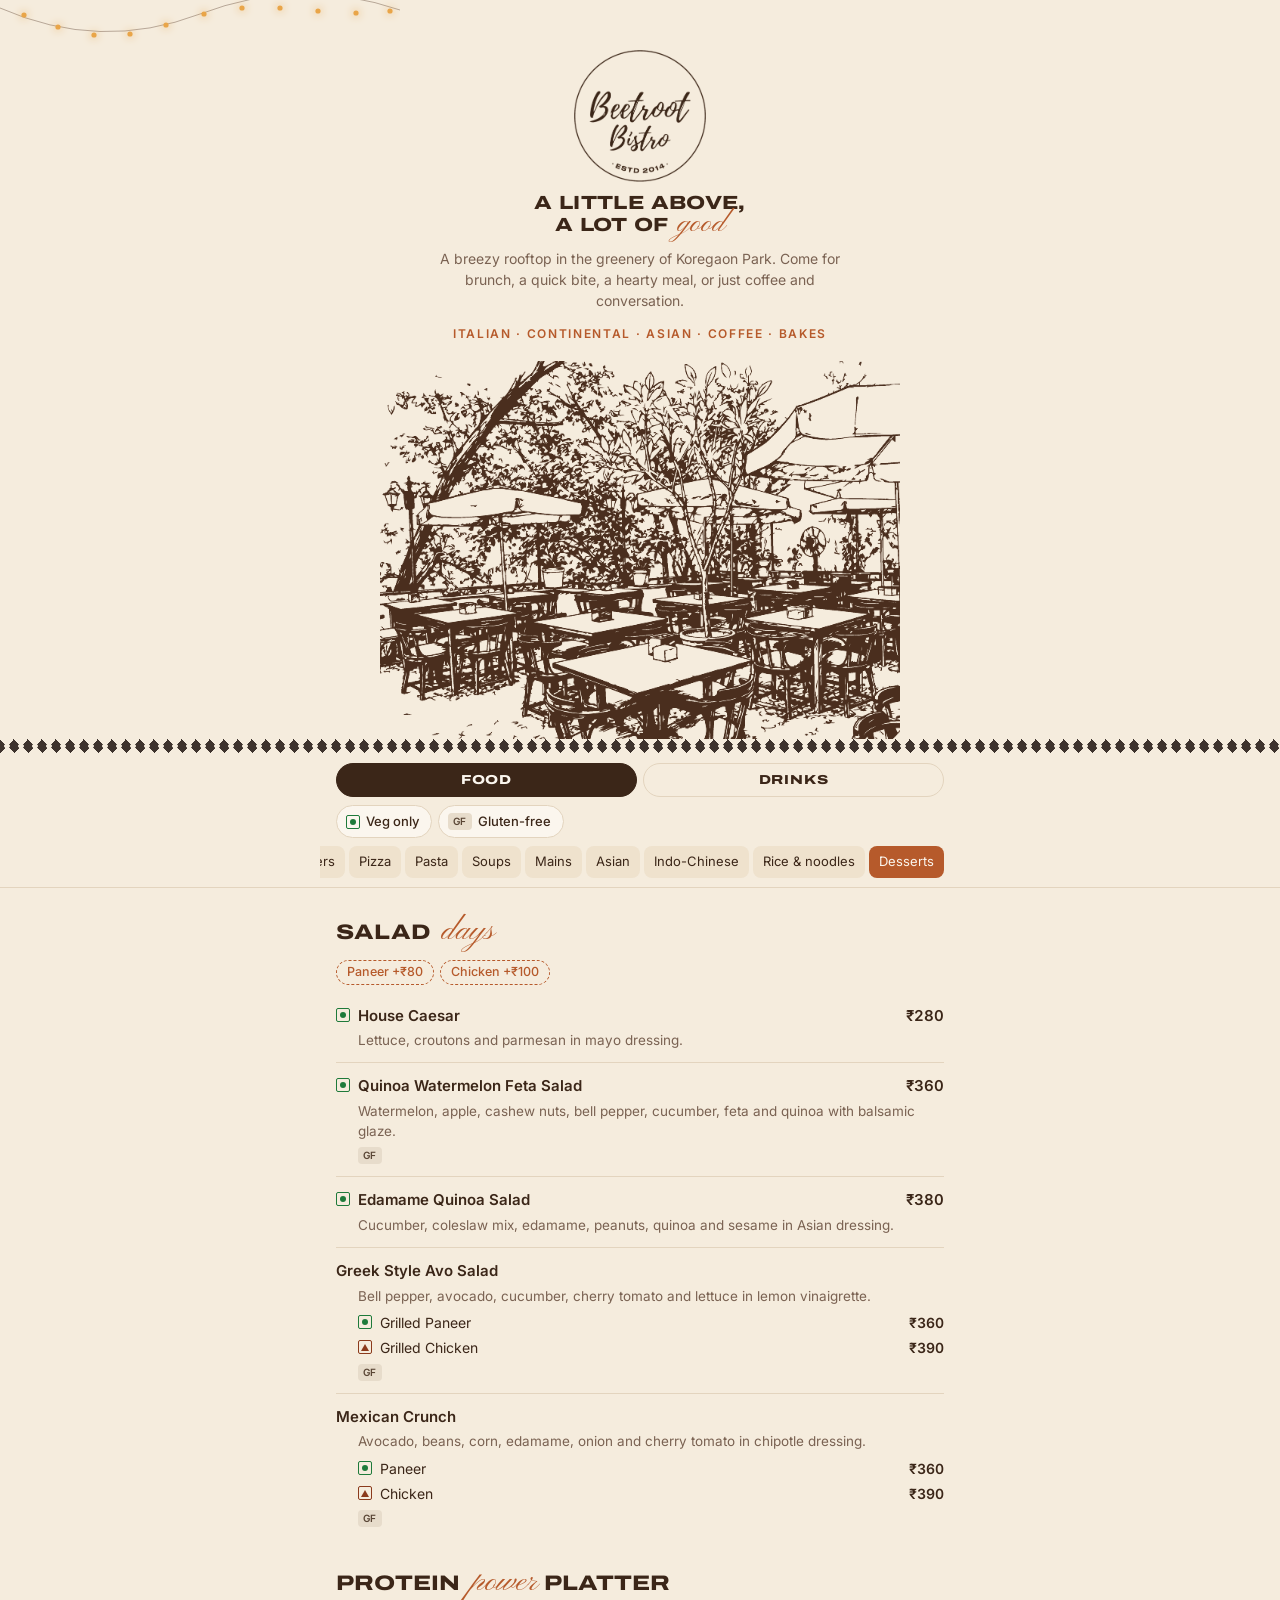
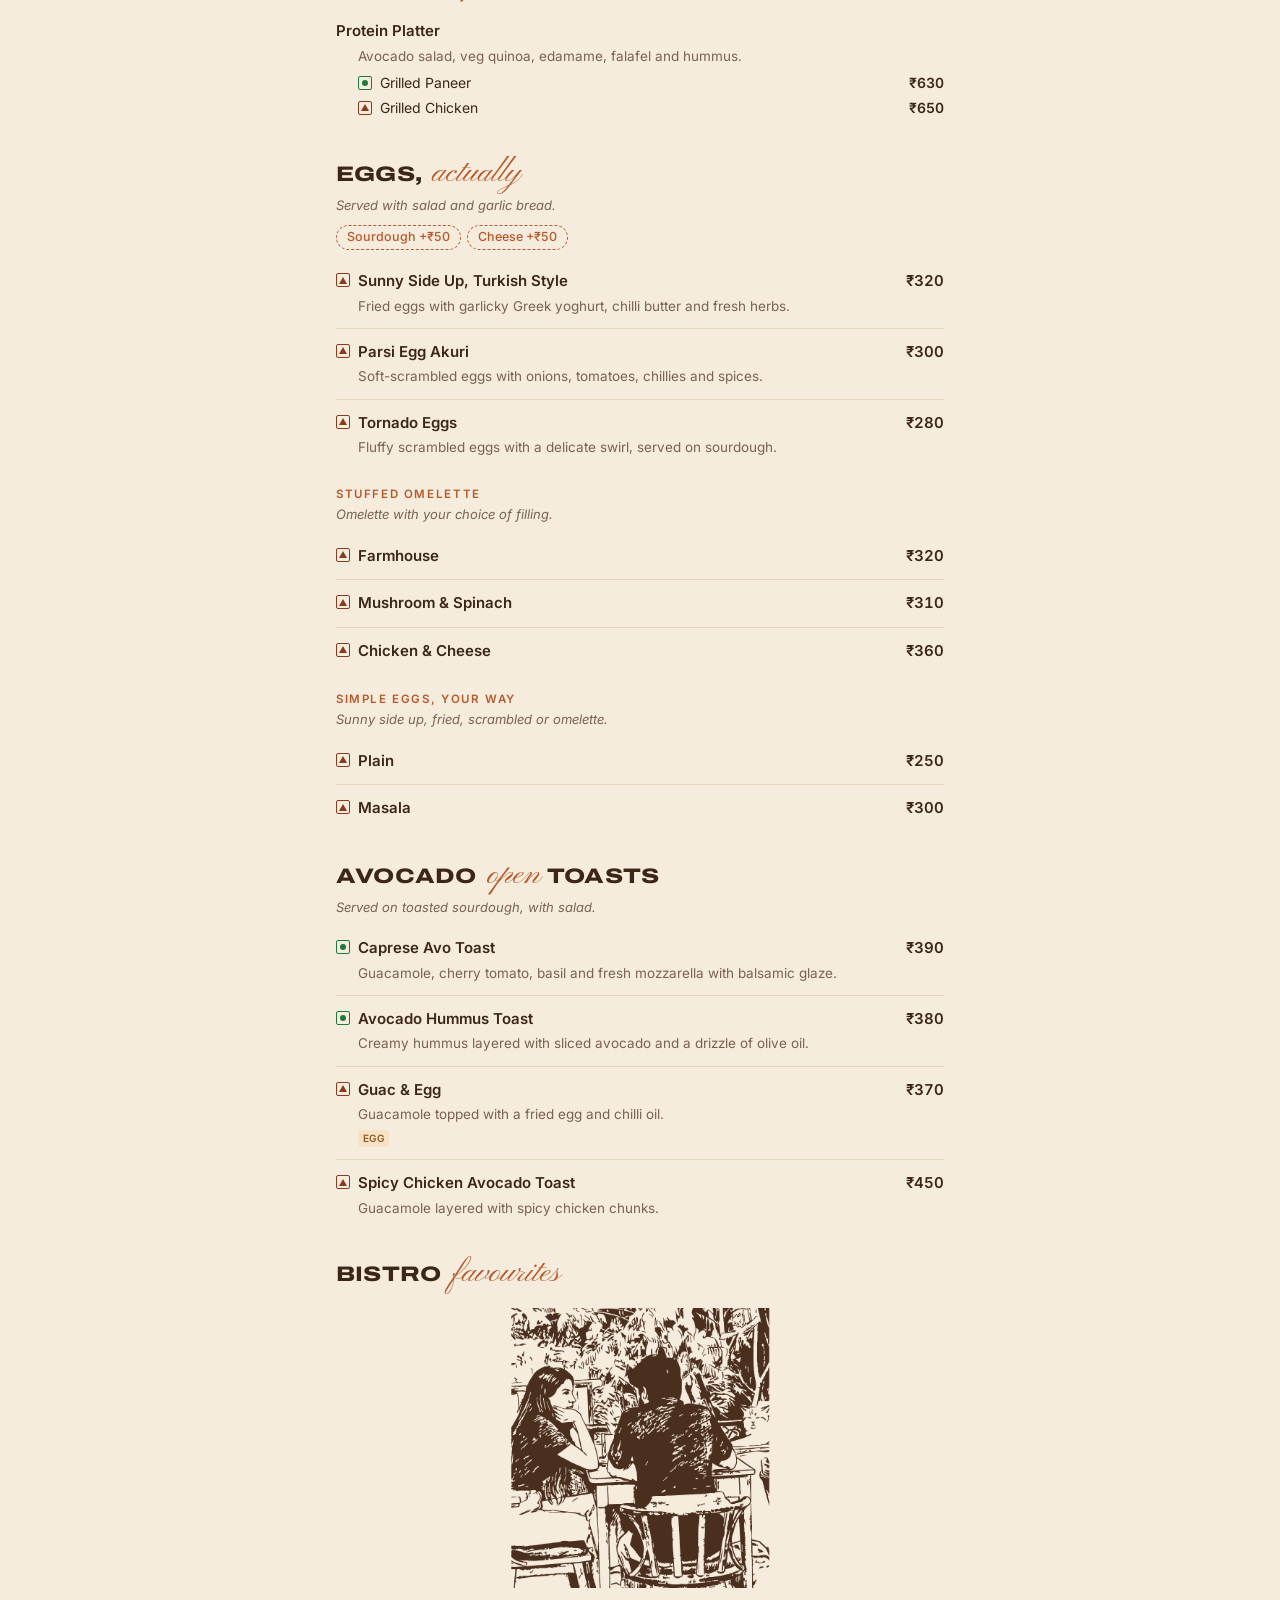
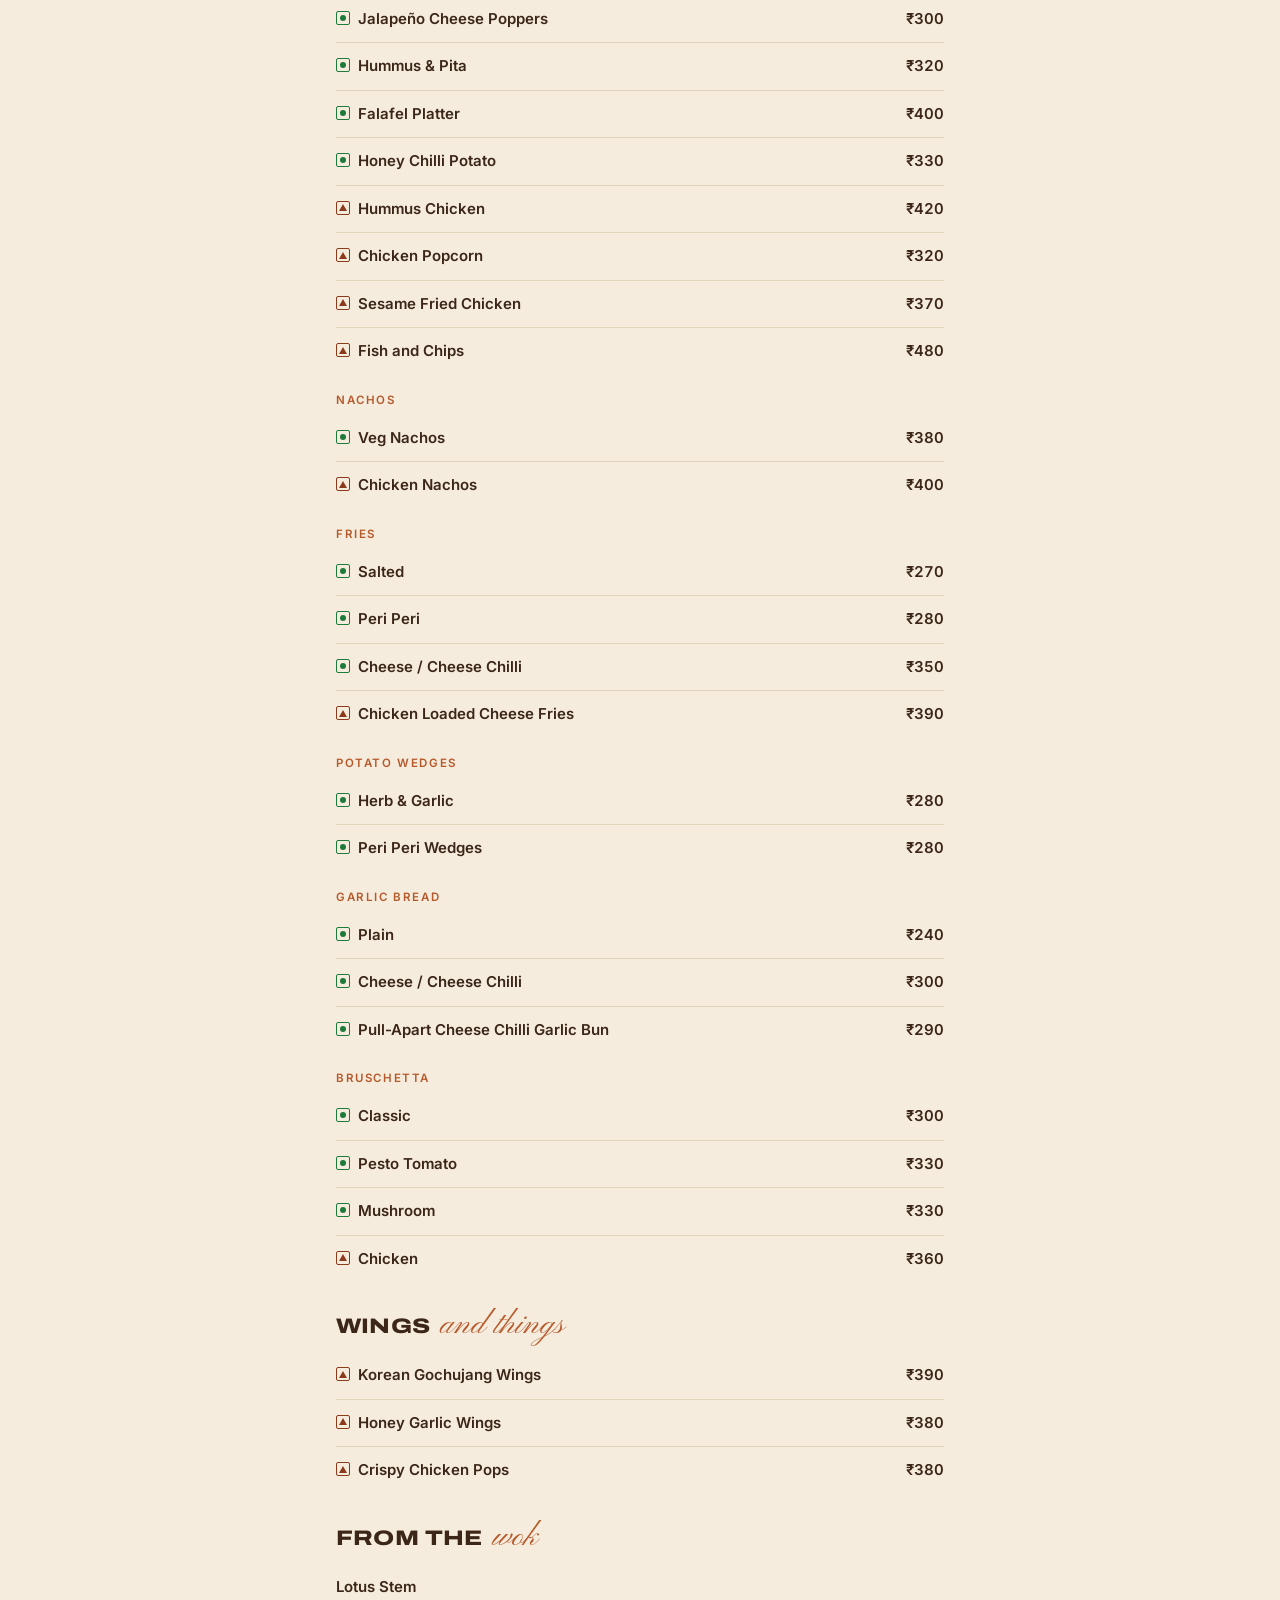
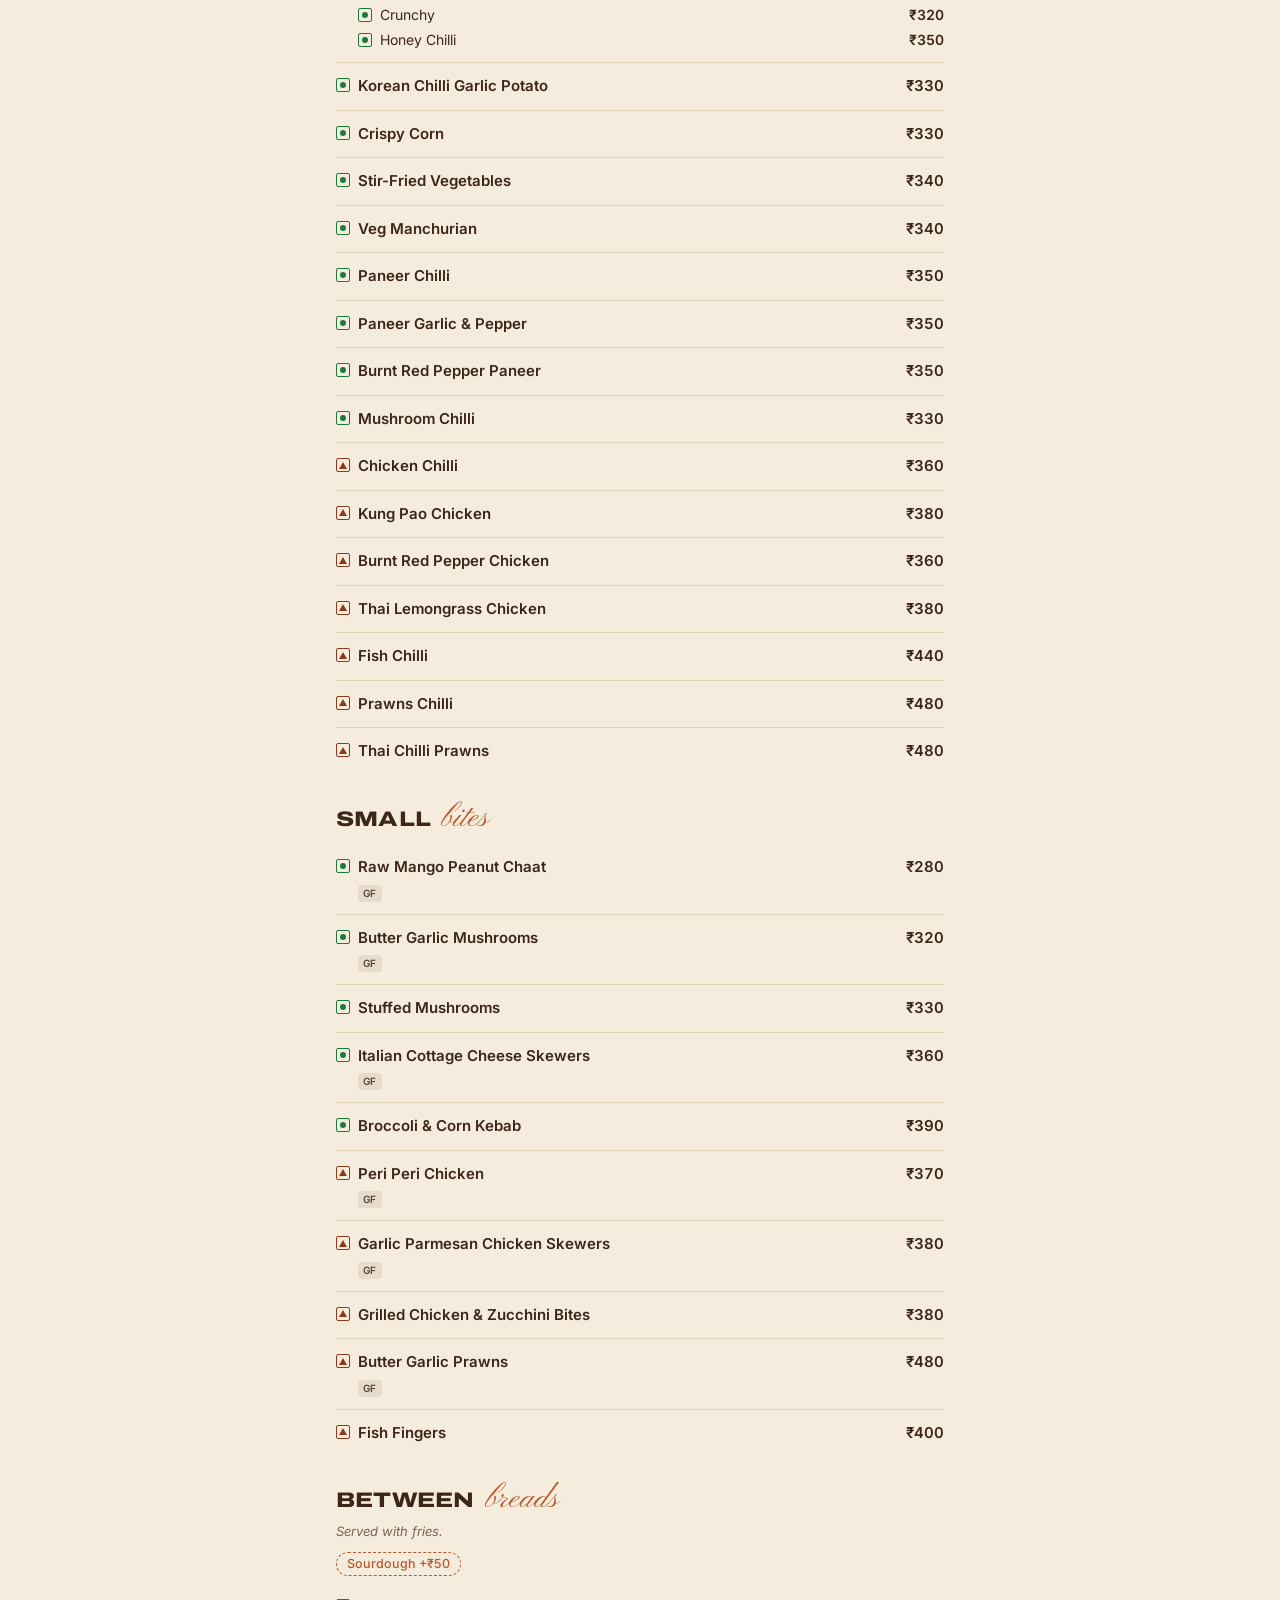
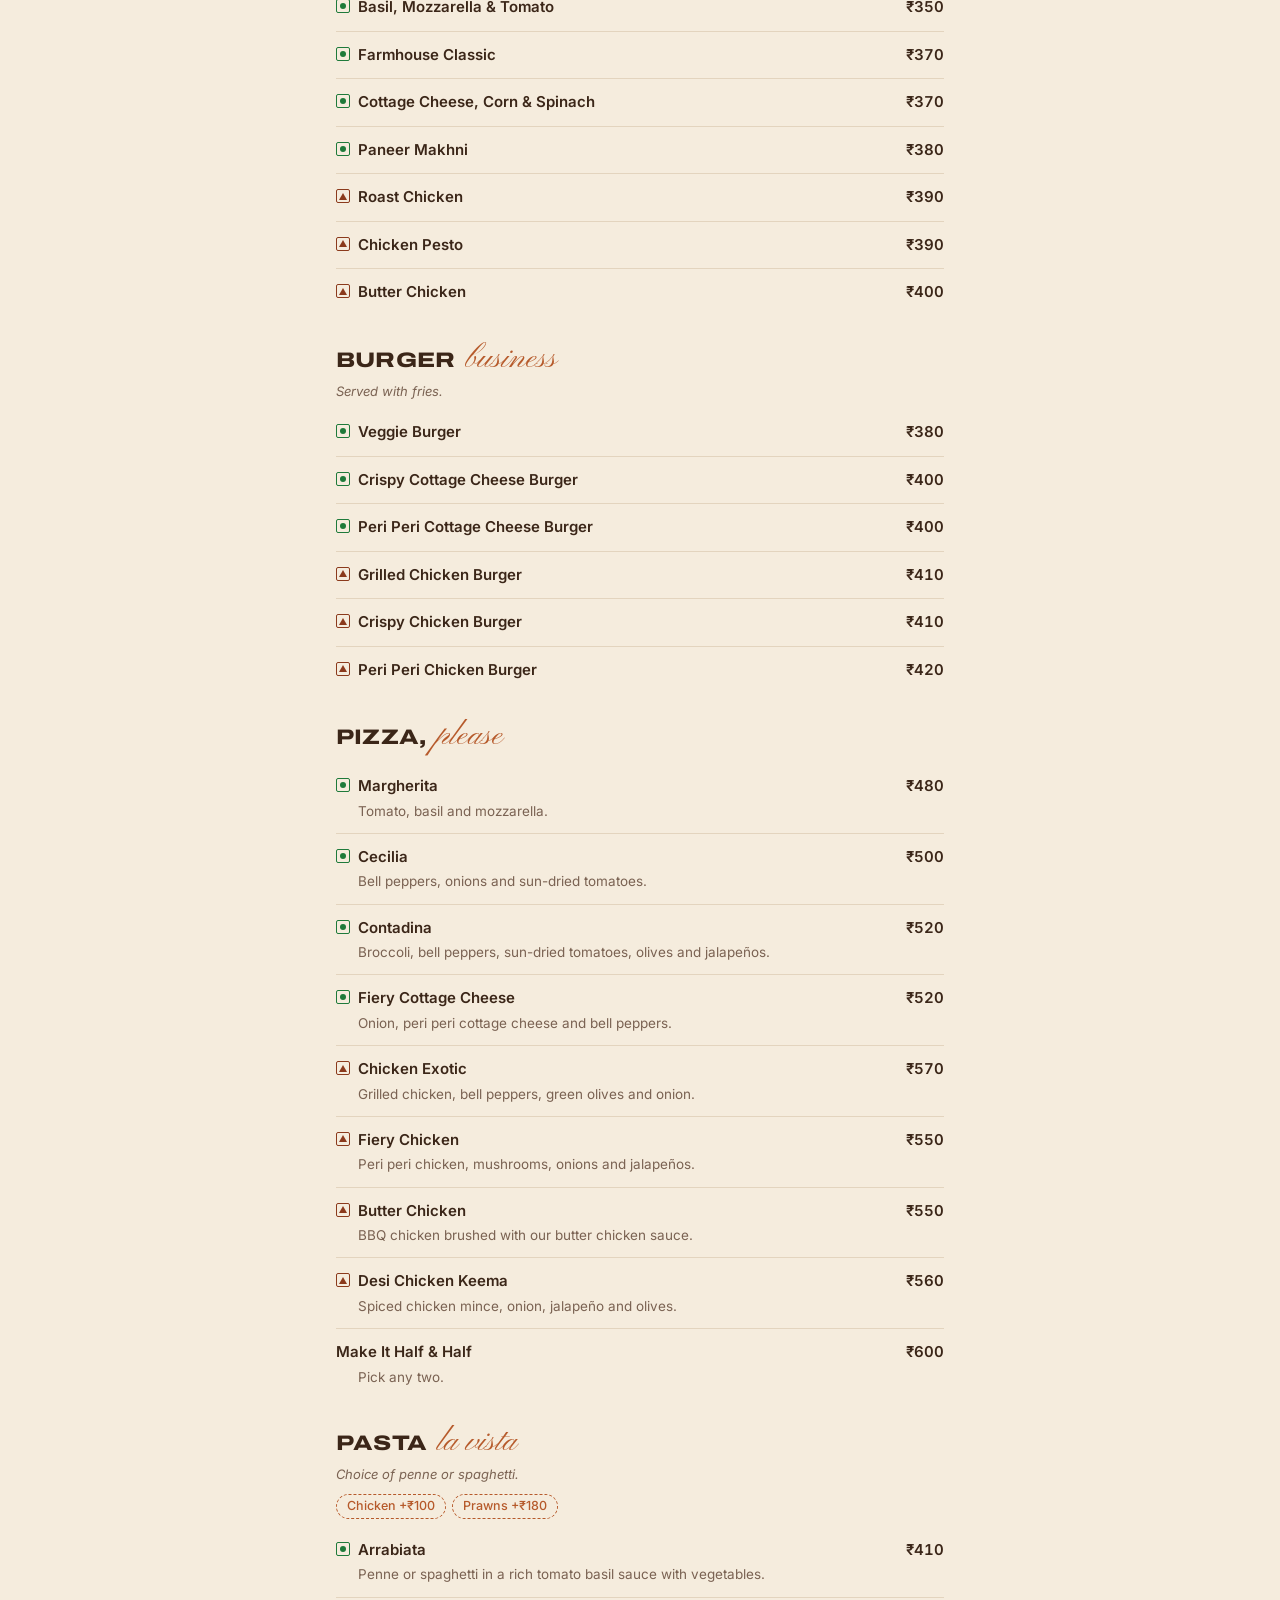
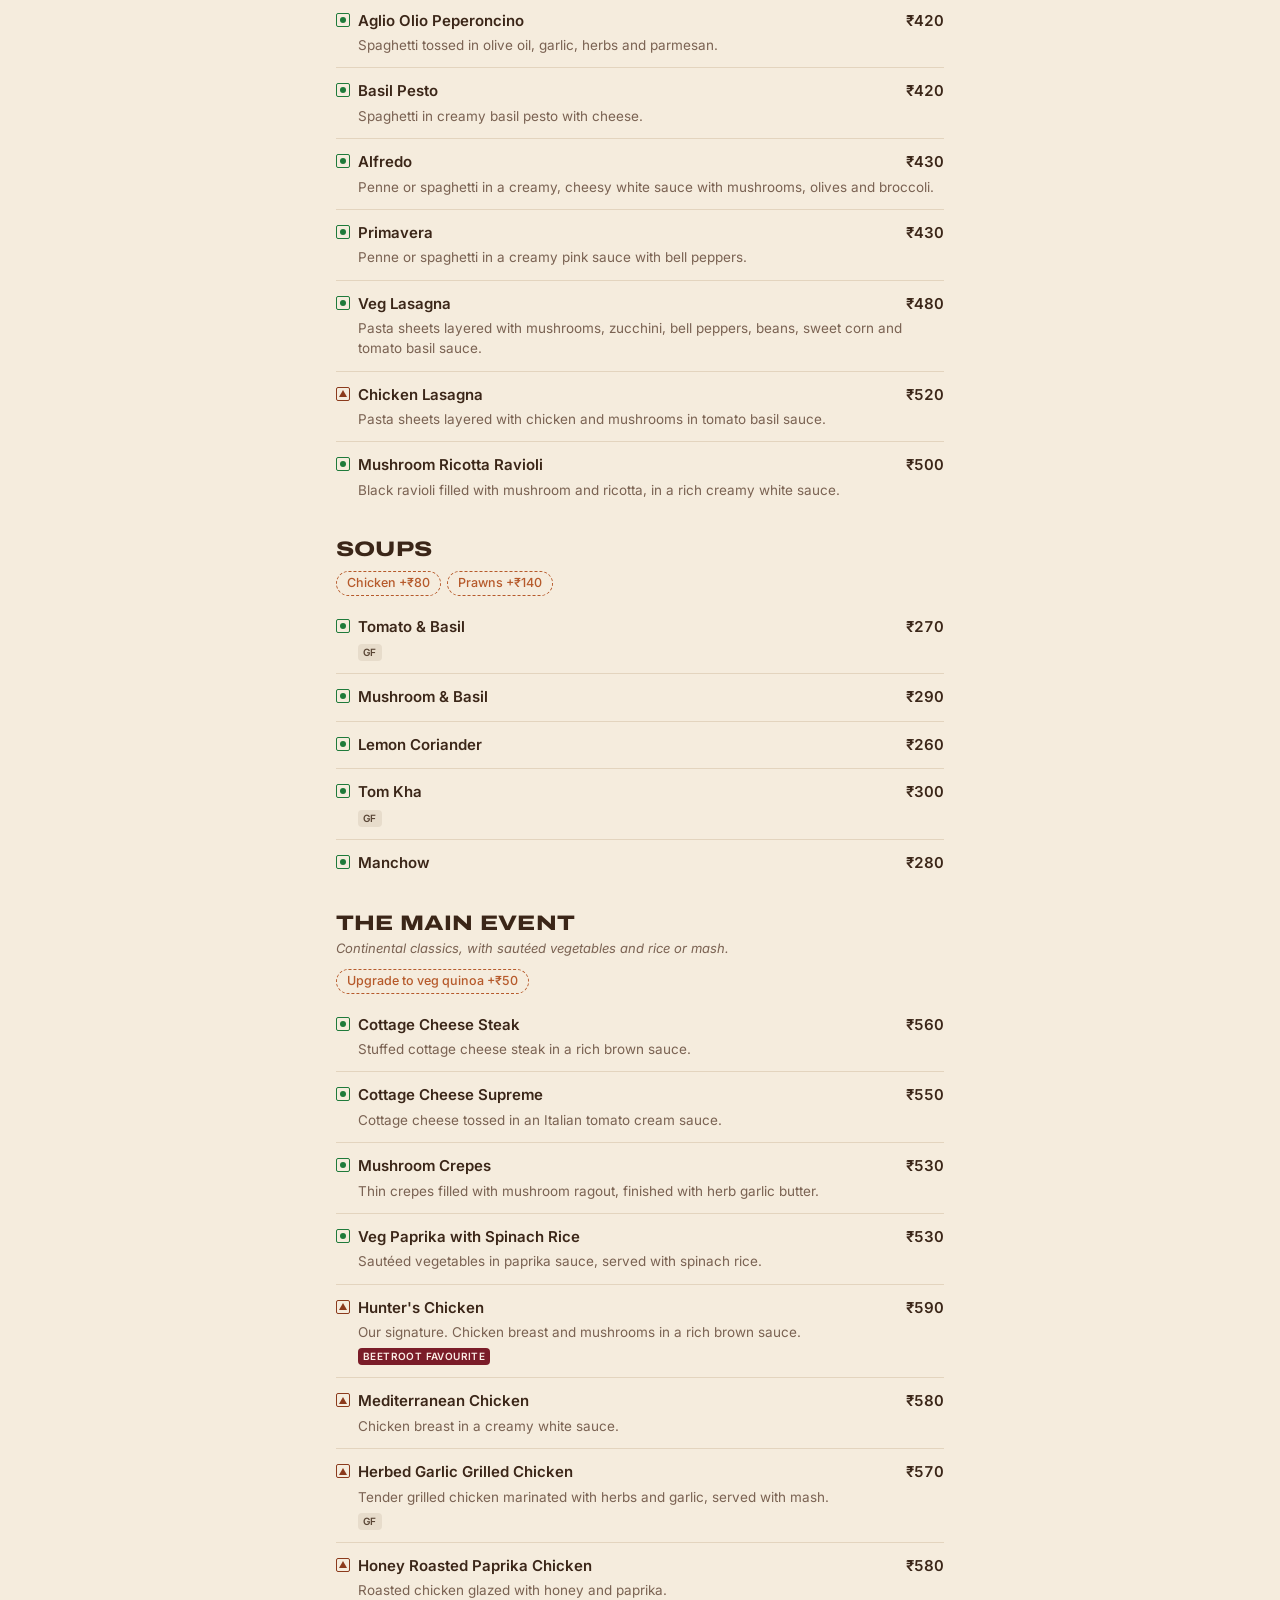
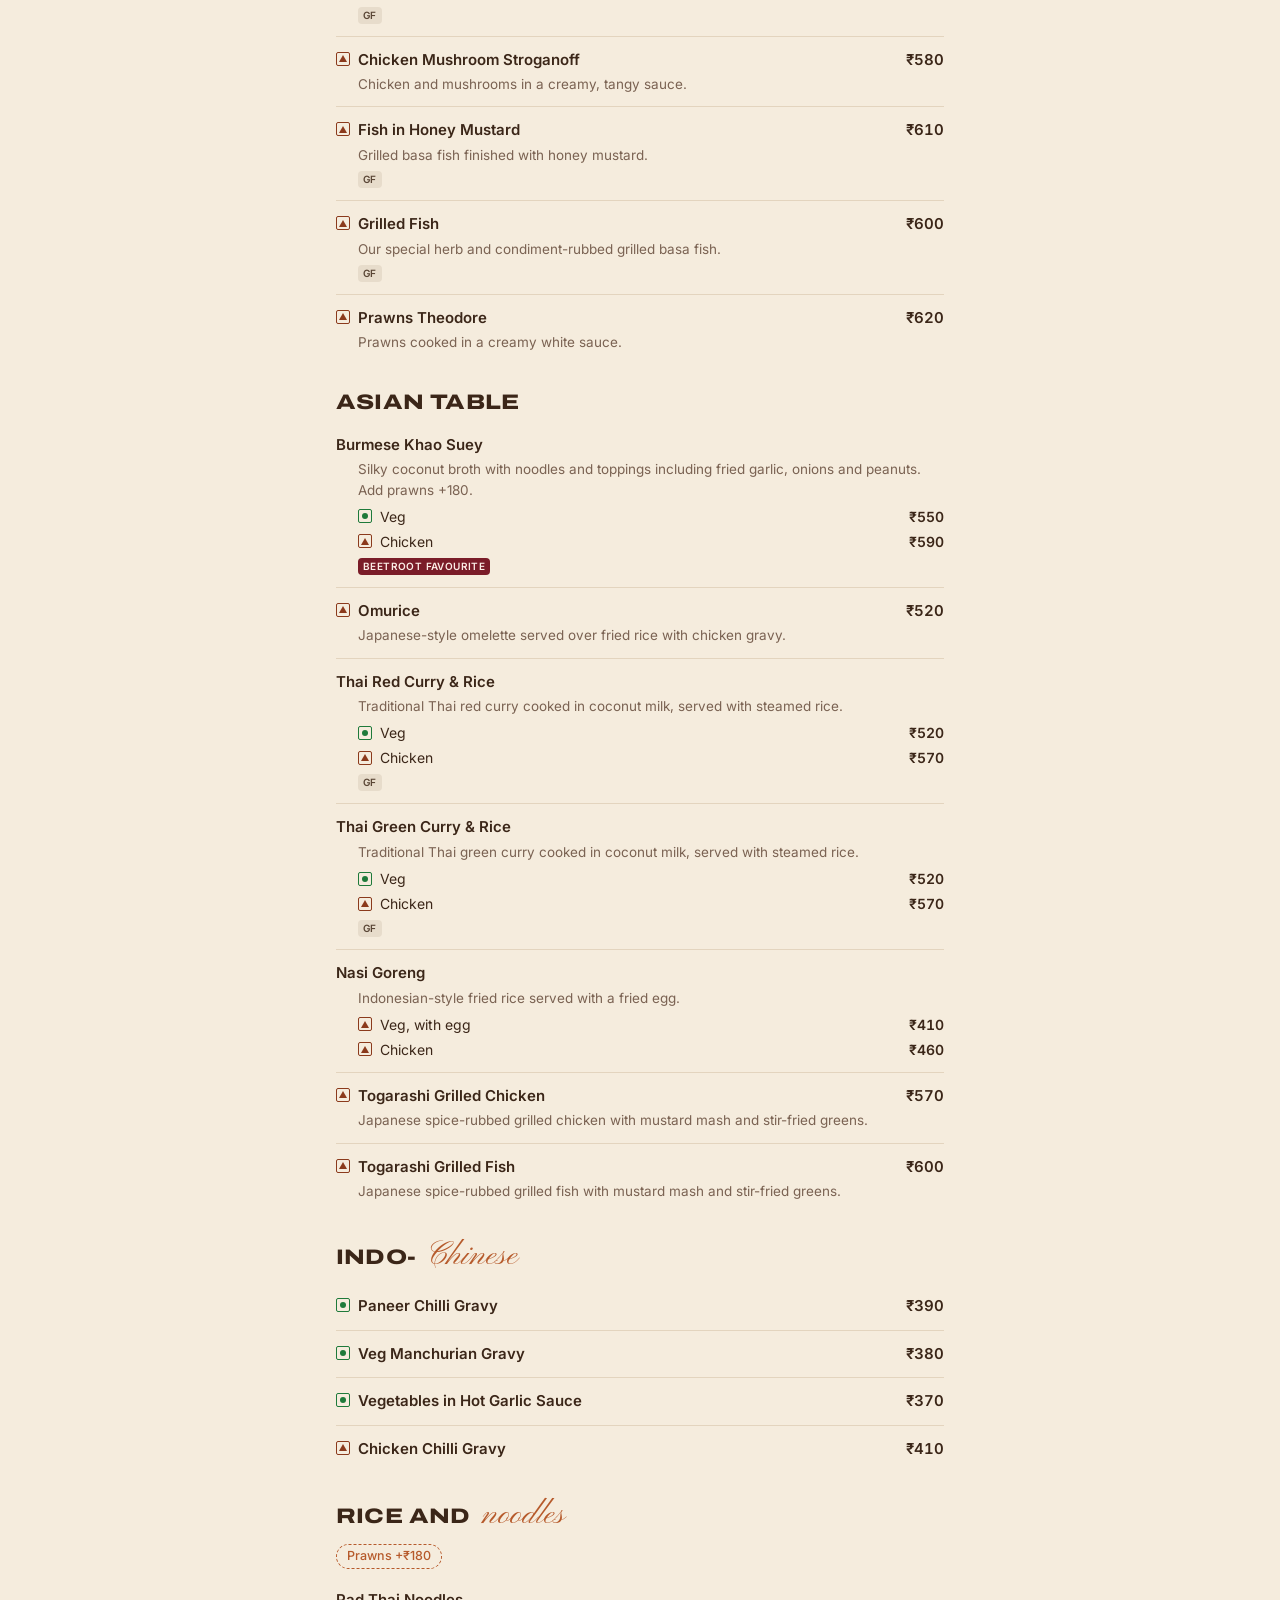
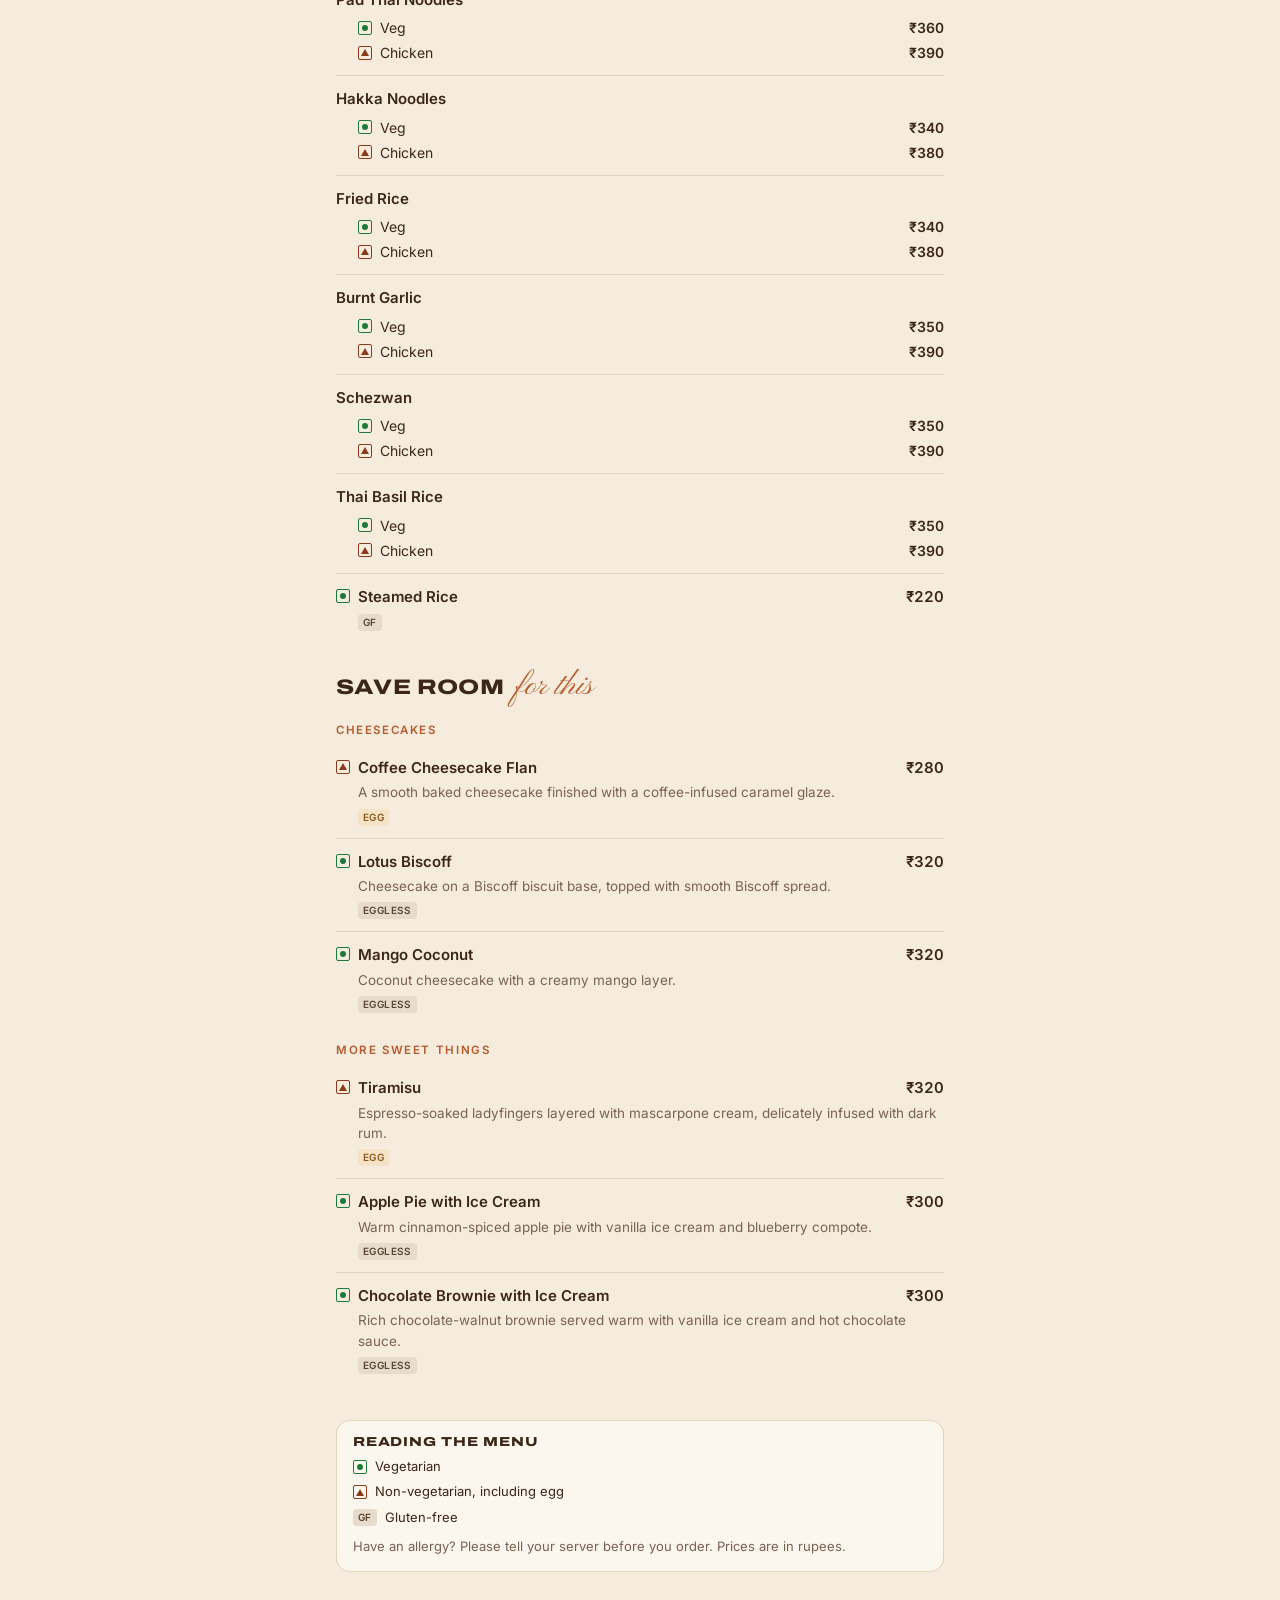
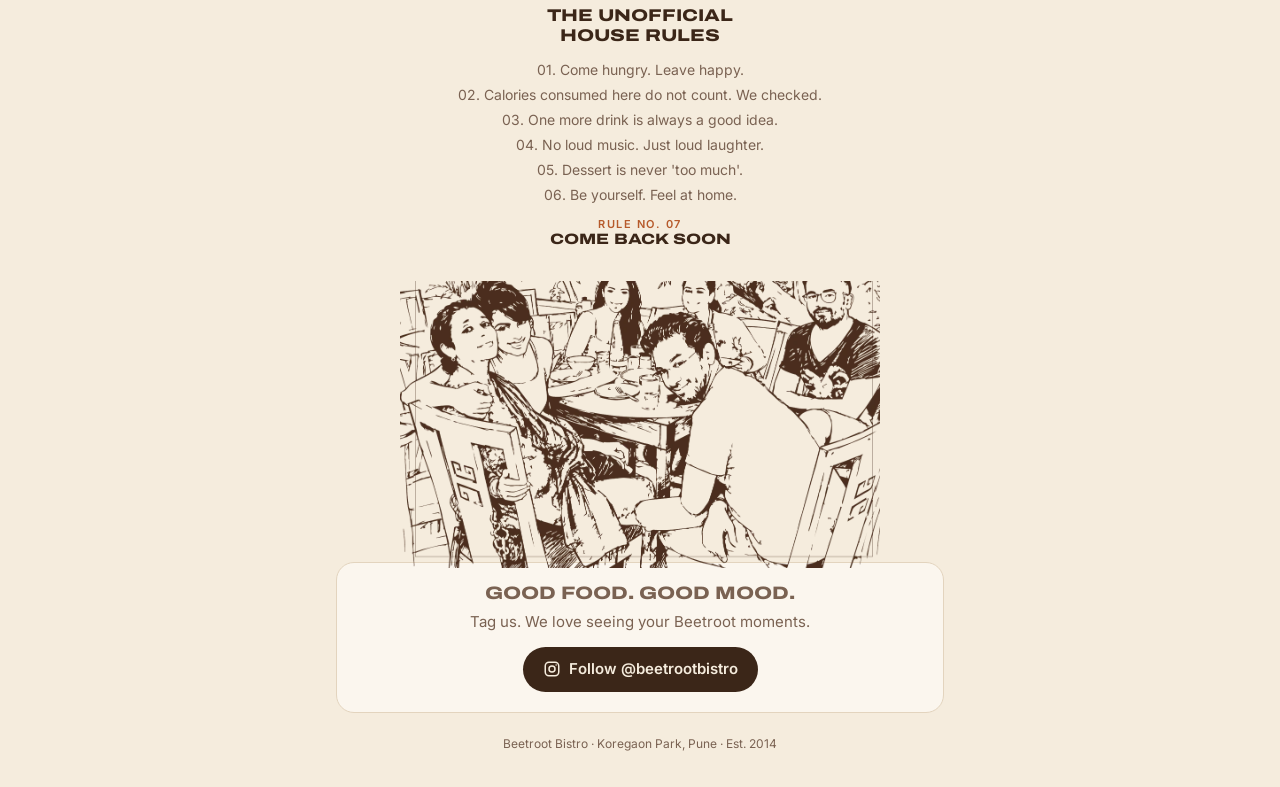
==== beetroot-bistro/index.html @ 1440687f "Add Beetroot Bistro menu" ====
<!doctype html>
<html lang="en">
<head>
<meta charset="utf-8">
<meta name="viewport" content="width=device-width, initial-scale=1, viewport-fit=cover">
<title>Beetroot Bistro Menu</title>
<meta name="description" content="Beetroot Bistro, a rooftop bistro in Koregaon Park, Pune. Browse the food and drinks menu.">
<meta name="theme-color" content="#F5ECDD">
<link rel="preconnect" href="https://fonts.googleapis.com">
<link rel="preconnect" href="https://fonts.gstatic.com" crossorigin>
<link href="https://fonts.googleapis.com/css2?family=Archivo:wdth,wght@125,600;125,800&family=Inter:ital,wght@0,400;0,500;0,600;1,400&family=Pinyon+Script&display=swap" rel="stylesheet">
<style>
:root {
  /* Daytime on the rooftop: canopy cream, dark wood, lamp glow, terracotta wall */
  --bg: #F5ECDD;
  --card: #FBF6EE;
  --ink: #3B2618;
  --muted: #7A6252;
  --line: #E3D4BE;
  --accent: #B65A2B;      /* terracotta */
  --glow: #E9A548;        /* paper lamp */
  --beet: #7A1C28;
  --chip: #EFE2CD;
  --chip-on: #3B2618;
  --chip-on-text: #FBF6EE;
  --veg: #1E7A3A;
  --nonveg: #8B3A1C;
  --tile-a: #2B201A;
  --tile-b: #F5ECDD;
  --art-ink: 1;
}
body.evening {
  /* Drinks: the same rooftop after sunset, under the lamps */
  --bg: #231711;
  --card: #2E1F17;
  --ink: #F6E8D0;
  --muted: #C7AE92;
  --line: #4A3426;
  --accent: #F0A65A;
  --glow: #F3B562;
  --chip: #3A281D;
  --chip-on: #F3B562;
  --chip-on-text: #231711;
  --veg: #5CC77A;
  --nonveg: #E0855C;
  --tile-a: #F6E8D0;
  --tile-b: #231711;
}

* { box-sizing: border-box; }
html { scroll-behavior: smooth; -webkit-text-size-adjust: 100%; }
body {
  margin: 0; background: var(--bg); color: var(--ink);
  font: 400 15px/1.5 Inter, system-ui, sans-serif;
  transition: background-color .4s ease, color .4s ease;
}
img { max-width: 100%; display: block; }
button { font: inherit; color: inherit; }
.wrap { max-width: 640px; margin: 0 auto; padding: 0 16px; }

/* ---------- Hero ---------- */
.hero { position: relative; text-align: center; padding: 28px 16px 0; overflow: hidden; }
.lights { position: absolute; inset: 0 0 auto 0; height: 70px; pointer-events: none; }
.lights path { fill: none; stroke: var(--muted); stroke-width: 1; opacity: .5; }
.lights circle { fill: var(--glow); filter: drop-shadow(0 0 4px var(--glow)); animation: twinkle 3.2s ease-in-out infinite; }
.lights circle:nth-child(3n) { animation-delay: 1.1s; }
.lights circle:nth-child(3n+1) { animation-delay: 2.1s; }
@keyframes twinkle { 50% { opacity: .55; } }
.logo { width: 132px; margin: 22px auto 10px; position: relative; }
.logo .cream { display: none; }
body.evening .logo .ink { display: none; }
body.evening .logo .cream { display: block; }
.tagline {
  font: 800 19px/1.15 Archivo, sans-serif; font-stretch: 125%;
  text-transform: uppercase; letter-spacing: .02em; margin: 6px 0 0;
}
.script { font-family: "Pinyon Script", cursive; font-weight: 400; text-transform: none; letter-spacing: 0; color: var(--accent); }
.tagline .script { font-size: 1.6em; line-height: .6; margin-left: 2px; }
.intro { color: var(--muted); max-width: 30em; margin: 12px auto 0; font-size: 14px; }
.cuisines { font-size: 12px; letter-spacing: .14em; text-transform: uppercase; color: var(--accent); margin: 14px 0 0; font-weight: 600; }
.hero-art { margin: 18px auto 0; max-width: 520px; }
body.evening .hero-art { opacity: .0; height: 0; margin: 0; }
.tiles {
  height: 14px; margin-top: 0;
  background:
    radial-gradient(circle at 50% 50%, var(--tile-b) 2.5px, transparent 3px) 0 0 / 14px 14px,
    conic-gradient(from 45deg, var(--tile-a) 25%, var(--tile-b) 0 50%, var(--tile-a) 0 75%, var(--tile-b) 0) 0 0 / 14px 14px;
  opacity: .9;
}

/* ---------- Sticky bar ---------- */
.bar { position: sticky; top: 0; z-index: 10; background: var(--bg); border-bottom: 1px solid var(--line); transition: background-color .4s ease; }
.tabs { display: grid; grid-template-columns: 1fr 1fr; gap: 6px; padding: 10px 0 8px; }
.tab {
  border: 1px solid var(--line); background: transparent; border-radius: 999px; padding: 9px 0;
  font: 800 13px Archivo, sans-serif; font-stretch: 125%; letter-spacing: .06em; text-transform: uppercase; cursor: pointer;
}
.tab[aria-selected="true"] { background: var(--chip-on); color: var(--chip-on-text); border-color: var(--chip-on); }
.filters { display: flex; gap: 6px; padding-bottom: 8px; flex-wrap: wrap; }
.filter {
  display: inline-flex; align-items: center; gap: 6px; border: 1px solid var(--line); background: var(--card);
  border-radius: 999px; padding: 6px 12px 6px 9px; font-size: 13px; font-weight: 500; cursor: pointer;
}
.filter[aria-pressed="true"] { background: var(--chip-on); color: var(--chip-on-text); border-color: var(--chip-on); }
.filter[hidden] { display: none; }
.cats { display: flex; gap: 4px; overflow-x: auto; scrollbar-width: none; padding-bottom: 9px; margin: 0 -16px; padding-left: 16px; padding-right: 16px; }
.cats::-webkit-scrollbar { display: none; }
.cat { flex: none; border: 0; background: var(--chip); border-radius: 8px; padding: 6px 10px; font-size: 13px; cursor: pointer; white-space: nowrap; color: var(--ink); }
.cat.on { background: var(--accent); color: var(--card); }
body.evening .cat.on { color: var(--bg); }

/* ---------- Marks ---------- */
.mark { width: 14px; height: 14px; border: 1.5px solid var(--veg); border-radius: 2px; display: inline-grid; place-items: center; flex: none; }
.mark::after { content: ""; width: 6px; height: 6px; border-radius: 50%; background: var(--veg); }
.mark.nv { border-color: var(--nonveg); }
.mark.nv::after { border-radius: 0; width: 0; height: 0; background: none; border-left: 4px solid transparent; border-right: 4px solid transparent; border-bottom: 7px solid var(--nonveg); }
.badge { display: inline-flex; align-items: center; justify-content: center; font-size: 10px; font-weight: 600; letter-spacing: .04em; border-radius: 4px; padding: 1px 5px; line-height: 1.5; text-transform: uppercase; }
.b-g { background: #E7DCCB; color: #5A4636; }
.b-e { background: #F6E3C7; color: #8B5A1C; }
.b-fav { background: var(--beet); color: #FBEDE6; }
body.evening .b-g { background: #3F3128; color: #E2CFB8; }

/* ---------- Sections ---------- */
main { padding-bottom: 24px; }
.panel[hidden] { display: none; }
section.cat-sec { padding-top: 26px; scroll-margin-top: 150px; }
.sec-head { display: flex; align-items: baseline; gap: 8px; flex-wrap: wrap; }
.sec-head h2 {
  margin: 0; font: 800 21px/1.1 Archivo, sans-serif; font-stretch: 125%; text-transform: uppercase; letter-spacing: .01em;
}
.sec-head h2 .script { font-size: 1.55em; margin-left: 4px; }
.sec-note { color: var(--muted); font-size: 13px; margin: 4px 0 0; font-style: italic; }
.addons { display: flex; flex-wrap: wrap; gap: 6px; margin: 10px 0 0; padding: 0; list-style: none; }
.addons li { border: 1px dashed var(--accent); color: var(--accent); border-radius: 999px; padding: 2px 10px; font-size: 12.5px; font-weight: 500; }
.sub { margin: 18px 0 2px; font: 600 11.5px Inter, sans-serif; letter-spacing: .14em; text-transform: uppercase; color: var(--accent); }
.cols { display: flex; justify-content: flex-end; gap: 0; font-size: 11px; color: var(--muted); text-transform: uppercase; letter-spacing: .08em; margin-top: 8px; }
.cols span { width: 66px; text-align: right; }
.sec-art { margin: 16px 0 4px; border-radius: 14px; overflow: hidden; }
.sec-art.card { background: #F5ECDD; padding: 10px; }
.sec-art.ink img { max-height: 280px; margin: 0 auto; }
.sec-art.side { float: right; width: 34%; max-width: 170px; margin: 4px 0 10px 14px; }
.sec-art.side img { width: 100%; border-radius: 12px; }
.cat-sec::after { content: ""; display: block; clear: both; }

.items { list-style: none; margin: 8px 0 0; padding: 0; }
.item { padding: 12px 0; border-bottom: 1px solid var(--line); }
.item:last-child { border-bottom: 0; }
.row { display: flex; align-items: flex-start; gap: 8px; }
.row .mark { margin-top: 3px; }
.name { flex: 1; font-weight: 600; font-size: 15px; }
.name .badge { margin-left: 4px; vertical-align: 2px; }
.price { font-weight: 600; font-variant-numeric: tabular-nums; white-space: nowrap; }
.prices { display: flex; }
.prices span { width: 66px; text-align: right; font-weight: 600; font-variant-numeric: tabular-nums; }
.desc { color: var(--muted); font-size: 13.5px; margin: 3px 0 0 22px; }
.drinks .desc, .drinks .tags { margin-left: 0; }
.tags { display: flex; gap: 4px; flex-wrap: wrap; margin: 6px 0 0 22px; }
.variants { margin: 6px 0 0 22px; display: grid; gap: 4px; }
.variant { display: flex; align-items: center; gap: 8px; font-size: 14px; }
.variant .vname { flex: 1; }
.variant[hidden] { display: none; }

.empty { text-align: center; color: var(--muted); padding: 40px 0; }

/* ---------- Footer ---------- */
.key { margin-top: 34px; background: var(--card); border: 1px solid var(--line); border-radius: 14px; padding: 14px 16px; font-size: 13px; }
.key h3 { margin: 0 0 8px; font: 800 13px Archivo, sans-serif; font-stretch: 125%; letter-spacing: .06em; text-transform: uppercase; }
.key ul { list-style: none; margin: 0; padding: 0; display: grid; gap: 6px; }
.key li { display: flex; align-items: center; gap: 8px; }
.key p { margin: 10px 0 0; color: var(--muted); }
.rules { text-align: center; margin-top: 34px; }
.rules h3 { margin: 0; font: 800 17px/1.2 Archivo, sans-serif; font-stretch: 125%; text-transform: uppercase; }
.rules ol { list-style: none; padding: 0; margin: 12px 0 0; color: var(--muted); font-size: 14px; display: grid; gap: 4px; }
.rules .seven { margin-top: 12px; font: 800 15px Archivo, sans-serif; font-stretch: 125%; text-transform: uppercase; }
.rules .seven small { display: block; font: 600 11px Inter, sans-serif; letter-spacing: .14em; color: var(--accent); }
.insta { margin-top: 34px; text-align: center; }
.insta .art { margin: 0 auto; max-width: 480px; }
.insta-card {
  margin-top: -6px; background: var(--card); border: 1px solid var(--line); border-radius: 18px; padding: 20px 16px;
}
.insta-card .big { font: 800 18px/1.2 Archivo, sans-serif; font-stretch: 125%; text-transform: uppercase; margin: 0; }
.insta-card p { margin: 6px 0 0; color: var(--muted); }
.insta-btn {
  display: inline-flex; align-items: center; gap: 8px; margin-top: 14px; padding: 11px 20px; border-radius: 999px;
  background: var(--ink); color: var(--bg); text-decoration: none; font-weight: 600;
}
.insta-btn svg { width: 18px; height: 18px; }
footer { text-align: center; color: var(--muted); font-size: 12px; padding: 22px 16px 34px; }
body.evening .sec-art.ink img { filter: invert(1) hue-rotate(180deg) brightness(1.05); }
@media (prefers-reduced-motion: reduce) { .lights circle { animation: none; } html { scroll-behavior: auto; } body, .bar { transition: none; } }
</style>
</head>
<body>

<header class="hero">
  <svg class="lights" viewBox="0 0 400 70" preserveAspectRatio="none" aria-hidden="true">
    <path d="M0 8 Q 100 52 200 14 T 400 10"/>
    <circle cx="24" cy="15" r="2.6"/><circle cx="58" cy="27" r="2.6"/><circle cx="94" cy="35" r="2.6"/>
    <circle cx="130" cy="34" r="2.6"/><circle cx="166" cy="25" r="2.6"/><circle cx="204" cy="14" r="2.6"/>
    <circle cx="242" cy="8" r="2.6"/><circle cx="280" cy="8" r="2.6"/><circle cx="318" cy="11" r="2.6"/>
    <circle cx="356" cy="13" r="2.6"/><circle cx="390" cy="11" r="2.6"/>
  </svg>
  <div class="logo">
    <img class="ink" src="art/logo-ink.png" alt="Beetroot Bistro, established 2014">
    <img class="cream" src="art/logo-cream.png" alt="" aria-hidden="true">
  </div>
  <p class="tagline">A little above,<br>a lot of <span class="script">good</span></p>
  <p class="intro">A breezy rooftop in the greenery of Koregaon Park. Come for brunch, a quick bite, a hearty meal, or just coffee and conversation.</p>
  <p class="cuisines">Italian · Continental · Asian · Coffee · Bakes</p>
  <img class="hero-art" src="art/rooftop.png" alt="Pen sketch of the rooftop: tables under umbrellas and trees">
</header>
<div class="tiles" aria-hidden="true"></div>

<div class="bar">
  <div class="wrap">
    <div class="tabs" role="tablist">
      <button class="tab" role="tab" id="tab-food" aria-selected="true" aria-controls="food">Food</button>
      <button class="tab" role="tab" id="tab-drinks" aria-selected="false" aria-controls="drinks">Drinks</button>
    </div>
    <div class="filters" aria-label="Filters">
      <button class="filter" data-f="veg" aria-pressed="false"><span class="mark" aria-hidden="true"></span>Veg only</button>
      <button class="filter" data-f="gf" aria-pressed="false"><span class="badge b-g" aria-hidden="true">GF</span>Gluten-free</button>
    </div>
    <nav class="cats" id="cats" aria-label="Menu sections"></nav>
  </div>
</div>

<main class="wrap">
  <div class="panel" id="food" role="tabpanel" aria-labelledby="tab-food"></div>
  <div class="panel drinks" id="drinks" role="tabpanel" aria-labelledby="tab-drinks" hidden></div>

  <aside class="key" aria-label="How to read this menu">
    <h3>Reading the menu</h3>
    <ul>
      <li><span class="mark"></span> Vegetarian</li>
      <li><span class="mark nv"></span> Non-vegetarian, including egg</li>
      <li><span class="badge b-g">GF</span> Gluten-free</li>
    </ul>
    <p>Have an allergy? Please tell your server before you order. Prices are in rupees.</p>
  </aside>

  <section class="rules" aria-label="House rules">
    <h3>The unofficial<br>house rules</h3>
    <ol>
      <li>01. Come hungry. Leave happy.</li>
      <li>02. Calories consumed here do not count. We checked.</li>
      <li>03. One more drink is always a good idea.</li>
      <li>04. No loud music. Just loud laughter.</li>
      <li>05. Dessert is never 'too much'.</li>
      <li>06. Be yourself. Feel at home.</li>
    </ol>
    <p class="seven"><small>Rule no. 07</small>Come back soon</p>
  </section>

  <section class="insta" aria-label="Instagram">
    <img class="art" src="art/crowd.webp" alt="Pen sketch of friends sharing a table at Beetroot Bistro">
    <div class="insta-card">
      <p class="big">Good food. Good mood.</p>
      <p>Tag us. We love seeing your Beetroot moments.</p>
      <a class="insta-btn" href="https://www.instagram.com/beetrootbistro/" target="_blank" rel="noopener">
        <svg viewBox="0 0 24 24" fill="none" stroke="currentColor" stroke-width="2" aria-hidden="true"><rect x="3" y="3" width="18" height="18" rx="5"/><circle cx="12" cy="12" r="4"/><circle cx="17.5" cy="6.5" r="1" fill="currentColor" stroke="none"/></svg>
        Follow @beetrootbistro
      </a>
    </div>
  </section>
</main>
<footer>Beetroot Bistro · Koregaon Park, Pune · Est. 2014</footer>

<script>
/*
  Menu data. Each item:
    n: name, p: price (or [a, b] for two columns), d: description
    t: "v" veg, "nv" non-veg, "e" contains egg (shown as non-veg)
    g: 1 gluten-free, fav: 1 Beetroot favourite
    vars: [[label, price, type], ...] for dishes sold in versions (paneer / chicken)
  Section fields: id, title, script (the script word), note, addons, cols, art, sub (sub-headings)
  GLUTEN-FREE MARKS ARE DRAFTS. Confirm with the owner before this goes live.
*/
const FOOD = [
  { id: "salads", nav: "Salads", title: "Salad", script: "days", addons: ["Paneer +80", "Chicken +100"], items: [
    { n: "House Caesar", p: 280, t: "v", d: "Lettuce, croutons and parmesan in mayo dressing." },
    { n: "Quinoa Watermelon Feta Salad", p: 360, t: "v", g: 1, d: "Watermelon, apple, cashew nuts, bell pepper, cucumber, feta and quinoa with balsamic glaze." },
    { n: "Edamame Quinoa Salad", p: 380, t: "v", d: "Cucumber, coleslaw mix, edamame, peanuts, quinoa and sesame in Asian dressing." },
    { n: "Greek Style Avo Salad", g: 1, d: "Bell pepper, avocado, cucumber, cherry tomato and lettuce in lemon vinaigrette.", vars: [["Grilled Paneer", 360, "v"], ["Grilled Chicken", 390, "nv"]] },
    { n: "Mexican Crunch", g: 1, d: "Avocado, beans, corn, edamame, onion and cherry tomato in chipotle dressing.", vars: [["Paneer", 360, "v"], ["Chicken", 390, "nv"]] },
  ]},
  { id: "platter", nav: "Protein platter", title: "Protein", script: "power", titleAfter: "Platter", items: [
    { n: "Protein Platter", d: "Avocado salad, veg quinoa, edamame, falafel and hummus.", vars: [["Grilled Paneer", 630, "v"], ["Grilled Chicken", 650, "nv"]] },
  ]},
  { id: "eggs", nav: "Eggs", noEggTag: 1, title: "Eggs,", script: "actually", note: "Served with salad and garlic bread.", addons: ["Sourdough +50", "Cheese +50"], items: [
    { n: "Sunny Side Up, Turkish Style", p: 320, t: "e", d: "Fried eggs with garlicky Greek yoghurt, chilli butter and fresh herbs." },
    { n: "Parsi Egg Akuri", p: 300, t: "e", d: "Soft-scrambled eggs with onions, tomatoes, chillies and spices." },
    { n: "Tornado Eggs", p: 280, t: "e", d: "Fluffy scrambled eggs with a delicate swirl, served on sourdough." },
    { sub: "Stuffed Omelette", subNote: "Omelette with your choice of filling." },
    { n: "Farmhouse", p: 320, t: "e" },
    { n: "Mushroom & Spinach", p: 310, t: "e" },
    { n: "Chicken & Cheese", p: 360, t: "nv" },
    { sub: "Simple Eggs, Your Way", subNote: "Sunny side up, fried, scrambled or omelette." },
    { n: "Plain", p: 250, t: "e" },
    { n: "Masala", p: 300, t: "e" },
  ]},
  { id: "toasts", nav: "Avocado toasts", title: "Avocado", script: "open", titleAfter: "Toasts", note: "Served on toasted sourdough, with salad.", items: [
    { n: "Caprese Avo Toast", p: 390, t: "v", d: "Guacamole, cherry tomato, basil and fresh mozzarella with balsamic glaze." },
    { n: "Avocado Hummus Toast", p: 380, t: "v", d: "Creamy hummus layered with sliced avocado and a drizzle of olive oil." },
    { n: "Guac & Egg", p: 370, t: "e", d: "Guacamole topped with a fried egg and chilli oil." },
    { n: "Spicy Chicken Avocado Toast", p: 450, t: "nv", d: "Guacamole layered with spicy chicken chunks." },
  ]},
  { id: "favourites", nav: "Bistro favourites", title: "Bistro", script: "favourites", art: { src: "art/couple.png", alt: "Pen sketch of two friends talking at a rooftop table", kind: "ink" }, items: [
    { n: "Jalapeño Cheese Poppers", p: 300, t: "v" },
    { n: "Hummus & Pita", p: 320, t: "v" },
    { n: "Falafel Platter", p: 400, t: "v" },
    { n: "Honey Chilli Potato", p: 330, t: "v" },
    { n: "Hummus Chicken", p: 420, t: "nv" },
    { n: "Chicken Popcorn", p: 320, t: "nv" },
    { n: "Sesame Fried Chicken", p: 370, t: "nv" },
    { n: "Fish and Chips", p: 480, t: "nv" },
    { sub: "Nachos" },
    { n: "Veg Nachos", p: 380, t: "v" },
    { n: "Chicken Nachos", p: 400, t: "nv" },
    { sub: "Fries" },
    { n: "Salted", p: 270, t: "v" },
    { n: "Peri Peri", p: 280, t: "v" },
    { n: "Cheese / Cheese Chilli", p: 350, t: "v" },
    { n: "Chicken Loaded Cheese Fries", p: 390, t: "nv" },
    { sub: "Potato Wedges" },
    { n: "Herb & Garlic", p: 280, t: "v" },
    { n: "Peri Peri Wedges", p: 280, t: "v" },
    { sub: "Garlic Bread" },
    { n: "Plain", p: 240, t: "v" },
    { n: "Cheese / Cheese Chilli", p: 300, t: "v" },
    { n: "Pull-Apart Cheese Chilli Garlic Bun", p: 290, t: "v" },
    { sub: "Bruschetta" },
    { n: "Classic", p: 300, t: "v" },
    { n: "Pesto Tomato", p: 330, t: "v" },
    { n: "Mushroom", p: 330, t: "v" },
    { n: "Chicken", p: 360, t: "nv" },
  ]},
  { id: "wings", nav: "Wings", title: "Wings", script: "and things", items: [
    { n: "Korean Gochujang Wings", p: 390, t: "nv" },
    { n: "Honey Garlic Wings", p: 380, t: "nv" },
    { n: "Crispy Chicken Pops", p: 380, t: "nv" },
  ]},
  { id: "wok", nav: "Wok", title: "From the", script: "wok", items: [
    { n: "Lotus Stem", t: "v", vars: [["Crunchy", 320, "v"], ["Honey Chilli", 350, "v"]] },
    { n: "Korean Chilli Garlic Potato", p: 330, t: "v" },
    { n: "Crispy Corn", p: 330, t: "v" },
    { n: "Stir-Fried Vegetables", p: 340, t: "v" },
    { n: "Veg Manchurian", p: 340, t: "v" },
    { n: "Paneer Chilli", p: 350, t: "v" },
    { n: "Paneer Garlic & Pepper", p: 350, t: "v" },
    { n: "Burnt Red Pepper Paneer", p: 350, t: "v" },
    { n: "Mushroom Chilli", p: 330, t: "v" },
    { n: "Chicken Chilli", p: 360, t: "nv" },
    { n: "Kung Pao Chicken", p: 380, t: "nv" },
    { n: "Burnt Red Pepper Chicken", p: 360, t: "nv" },
    { n: "Thai Lemongrass Chicken", p: 380, t: "nv" },
    { n: "Fish Chilli", p: 440, t: "nv" },
    { n: "Prawns Chilli", p: 480, t: "nv" },
    { n: "Thai Chilli Prawns", p: 480, t: "nv" },
  ]},
  { id: "bites", nav: "Small bites", title: "Small", script: "bites", items: [
    { n: "Raw Mango Peanut Chaat", p: 280, t: "v", g: 1 },
    { n: "Butter Garlic Mushrooms", p: 320, t: "v", g: 1 },
    { n: "Stuffed Mushrooms", p: 330, t: "v" },
    { n: "Italian Cottage Cheese Skewers", p: 360, t: "v", g: 1 },
    { n: "Broccoli & Corn Kebab", p: 390, t: "v" },
    { n: "Peri Peri Chicken", p: 370, t: "nv", g: 1 },
    { n: "Garlic Parmesan Chicken Skewers", p: 380, t: "nv", g: 1 },
    { n: "Grilled Chicken & Zucchini Bites", p: 380, t: "nv" },
    { n: "Butter Garlic Prawns", p: 480, t: "nv", g: 1 },
    { n: "Fish Fingers", p: 400, t: "nv" },
  ]},
  { id: "sandwiches", nav: "Sandwiches", title: "Between", script: "breads", note: "Served with fries.", addons: ["Sourdough +50"], items: [
    { n: "Basil, Mozzarella & Tomato", p: 350, t: "v" },
    { n: "Farmhouse Classic", p: 370, t: "v" },
    { n: "Cottage Cheese, Corn & Spinach", p: 370, t: "v" },
    { n: "Paneer Makhni", p: 380, t: "v" },
    { n: "Roast Chicken", p: 390, t: "nv" },
    { n: "Chicken Pesto", p: 390, t: "nv" },
    { n: "Butter Chicken", p: 400, t: "nv" },
  ]},
  { id: "burgers", nav: "Burgers", title: "Burger", script: "business", note: "Served with fries.", items: [
    { n: "Veggie Burger", p: 380, t: "v" },
    { n: "Crispy Cottage Cheese Burger", p: 400, t: "v" },
    { n: "Peri Peri Cottage Cheese Burger", p: 400, t: "v" },
    { n: "Grilled Chicken Burger", p: 410, t: "nv" },
    { n: "Crispy Chicken Burger", p: 410, t: "nv" },
    { n: "Peri Peri Chicken Burger", p: 420, t: "nv" },
  ]},
  { id: "pizza", nav: "Pizza", title: "Pizza,", script: "please", items: [
    { n: "Margherita", p: 480, t: "v", d: "Tomato, basil and mozzarella." },
    { n: "Cecilia", p: 500, t: "v", d: "Bell peppers, onions and sun-dried tomatoes." },
    { n: "Contadina", p: 520, t: "v", d: "Broccoli, bell peppers, sun-dried tomatoes, olives and jalapeños." },
    { n: "Fiery Cottage Cheese", p: 520, t: "v", d: "Onion, peri peri cottage cheese and bell peppers." },
    { n: "Chicken Exotic", p: 570, t: "nv", d: "Grilled chicken, bell peppers, green olives and onion." },
    { n: "Fiery Chicken", p: 550, t: "nv", d: "Peri peri chicken, mushrooms, onions and jalapeños." },
    { n: "Butter Chicken", p: 550, t: "nv", d: "BBQ chicken brushed with our butter chicken sauce." },
    { n: "Desi Chicken Keema", p: 560, t: "nv", d: "Spiced chicken mince, onion, jalapeño and olives." },
    { n: "Make It Half & Half", p: 600, d: "Pick any two." },
  ]},
  { id: "pasta", nav: "Pasta", title: "Pasta", script: "la vista", note: "Choice of penne or spaghetti.", addons: ["Chicken +100", "Prawns +180"], items: [
    { n: "Arrabiata", p: 410, t: "v", d: "Penne or spaghetti in a rich tomato basil sauce with vegetables." },
    { n: "Aglio Olio Peperoncino", p: 420, t: "v", d: "Spaghetti tossed in olive oil, garlic, herbs and parmesan." },
    { n: "Basil Pesto", p: 420, t: "v", d: "Spaghetti in creamy basil pesto with cheese." },
    { n: "Alfredo", p: 430, t: "v", d: "Penne or spaghetti in a creamy, cheesy white sauce with mushrooms, olives and broccoli." },
    { n: "Primavera", p: 430, t: "v", d: "Penne or spaghetti in a creamy pink sauce with bell peppers." },
    { n: "Veg Lasagna", p: 480, t: "v", d: "Pasta sheets layered with mushrooms, zucchini, bell peppers, beans, sweet corn and tomato basil sauce." },
    { n: "Chicken Lasagna", p: 520, t: "nv", d: "Pasta sheets layered with chicken and mushrooms in tomato basil sauce." },
    { n: "Mushroom Ricotta Ravioli", p: 500, t: "v", d: "Black ravioli filled with mushroom and ricotta, in a rich creamy white sauce." },
  ]},
  { id: "soups", nav: "Soups", title: "Soups", addons: ["Chicken +80", "Prawns +140"], items: [
    { n: "Tomato & Basil", p: 270, t: "v", g: 1 },
    { n: "Mushroom & Basil", p: 290, t: "v" },
    { n: "Lemon Coriander", p: 260, t: "v" },
    { n: "Tom Kha", p: 300, t: "v", g: 1 },
    { n: "Manchow", p: 280, t: "v" },
  ]},
  { id: "mains", nav: "Mains", title: "The Main Event", note: "Continental classics, with sautéed vegetables and rice or mash.", addons: ["Upgrade to veg quinoa +50"], items: [
    { n: "Cottage Cheese Steak", p: 560, t: "v", d: "Stuffed cottage cheese steak in a rich brown sauce." },
    { n: "Cottage Cheese Supreme", p: 550, t: "v", d: "Cottage cheese tossed in an Italian tomato cream sauce." },
    { n: "Mushroom Crepes", p: 530, t: "v", d: "Thin crepes filled with mushroom ragout, finished with herb garlic butter." },
    { n: "Veg Paprika with Spinach Rice", p: 530, t: "v", d: "Sautéed vegetables in paprika sauce, served with spinach rice." },
    { n: "Hunter's Chicken", p: 590, t: "nv", fav: 1, d: "Our signature. Chicken breast and mushrooms in a rich brown sauce." },
    { n: "Mediterranean Chicken", p: 580, t: "nv", d: "Chicken breast in a creamy white sauce." },
    { n: "Herbed Garlic Grilled Chicken", p: 570, t: "nv", g: 1, d: "Tender grilled chicken marinated with herbs and garlic, served with mash." },
    { n: "Honey Roasted Paprika Chicken", p: 580, t: "nv", g: 1, d: "Roasted chicken glazed with honey and paprika." },
    { n: "Chicken Mushroom Stroganoff", p: 580, t: "nv", d: "Chicken and mushrooms in a creamy, tangy sauce." },
    { n: "Fish in Honey Mustard", p: 610, t: "nv", g: 1, d: "Grilled basa fish finished with honey mustard." },
    { n: "Grilled Fish", p: 600, t: "nv", g: 1, d: "Our special herb and condiment-rubbed grilled basa fish." },
    { n: "Prawns Theodore", p: 620, t: "nv", d: "Prawns cooked in a creamy white sauce." },
  ]},
  { id: "asian", nav: "Asian", title: "Asian Table", items: [
    { n: "Burmese Khao Suey", fav: 1, d: "Silky coconut broth with noodles and toppings including fried garlic, onions and peanuts. Add prawns +180.", vars: [["Veg", 550, "v"], ["Chicken", 590, "nv"]] },
    { n: "Omurice", p: 520, t: "nv", d: "Japanese-style omelette served over fried rice with chicken gravy." },
    { n: "Thai Red Curry & Rice", g: 1, d: "Traditional Thai red curry cooked in coconut milk, served with steamed rice.", vars: [["Veg", 520, "v"], ["Chicken", 570, "nv"]] },
    { n: "Thai Green Curry & Rice", g: 1, d: "Traditional Thai green curry cooked in coconut milk, served with steamed rice.", vars: [["Veg", 520, "v"], ["Chicken", 570, "nv"]] },
    { n: "Nasi Goreng", d: "Indonesian-style fried rice served with a fried egg.", vars: [["Veg, with egg", 410, "e"], ["Chicken", 460, "nv"]] },
    { n: "Togarashi Grilled Chicken", p: 570, t: "nv", d: "Japanese spice-rubbed grilled chicken with mustard mash and stir-fried greens." },
    { n: "Togarashi Grilled Fish", p: 600, t: "nv", d: "Japanese spice-rubbed grilled fish with mustard mash and stir-fried greens." },
  ]},
  { id: "indo", nav: "Indo-Chinese", title: "Indo-", script: "Chinese", items: [
    { n: "Paneer Chilli Gravy", p: 390, t: "v" },
    { n: "Veg Manchurian Gravy", p: 380, t: "v" },
    { n: "Vegetables in Hot Garlic Sauce", p: 370, t: "v" },
    { n: "Chicken Chilli Gravy", p: 410, t: "nv" },
  ]},
  { id: "rice", nav: "Rice & noodles", title: "Rice and", script: "noodles", addons: ["Prawns +180"], items: [
    { n: "Pad Thai Noodles", vars: [["Veg", 360, "v"], ["Chicken", 390, "nv"]] },
    { n: "Hakka Noodles", vars: [["Veg", 340, "v"], ["Chicken", 380, "nv"]] },
    { n: "Fried Rice", vars: [["Veg", 340, "v"], ["Chicken", 380, "nv"]] },
    { n: "Burnt Garlic", vars: [["Veg", 350, "v"], ["Chicken", 390, "nv"]] },
    { n: "Schezwan", vars: [["Veg", 350, "v"], ["Chicken", 390, "nv"]] },
    { n: "Thai Basil Rice", vars: [["Veg", 350, "v"], ["Chicken", 390, "nv"]] },
    { n: "Steamed Rice", p: 220, t: "v", g: 1 },
  ]},
  { id: "desserts", nav: "Desserts", title: "Save room", script: "for this", items: [
    { sub: "Cheesecakes" },
    { n: "Coffee Cheesecake Flan", p: 280, t: "e", d: "A smooth baked cheesecake finished with a coffee-infused caramel glaze." },
    { n: "Lotus Biscoff", p: 320, t: "v", tag: "Eggless", d: "Cheesecake on a Biscoff biscuit base, topped with smooth Biscoff spread." },
    { n: "Mango Coconut", p: 320, t: "v", tag: "Eggless", d: "Coconut cheesecake with a creamy mango layer." },
    { sub: "More sweet things" },
    { n: "Tiramisu", p: 320, t: "e", d: "Espresso-soaked ladyfingers layered with mascarpone cream, delicately infused with dark rum." },
    { n: "Apple Pie with Ice Cream", p: 300, t: "v", tag: "Eggless", d: "Warm cinnamon-spiced apple pie with vanilla ice cream and blueberry compote." },
    { n: "Chocolate Brownie with Ice Cream", p: 300, t: "v", tag: "Eggless", d: "Rich chocolate-walnut brownie served warm with vanilla ice cream and hot chocolate sauce." },
  ]},
];

const DRINKS = [
  { id: "cocktails", nav: "Cocktails", title: "Cocktails", items: [
    { sub: "Beer cocktails" },
    { n: "Classic Shandy", p: 300, d: "Beer meets lemonade. Simple, refreshing, timeless." },
    { n: "Lemon Ginger Radler", p: 300, d: "Bright lemon, a little ginger and a whole lot of refreshment." },
    { n: "Citrus Beer Spritzer", p: 300, d: "Beer and orange. A zesty drink." },
    { n: "Spiced Beer Cooler", p: 300, d: "Beer, apple and a little cinnamon warmth." },
    { sub: "Wine cocktails", cols: ["Glass", "Jug"] },
    { n: "Classic Red Sangria", p: [330, 1700], g: 1, d: "Fruity, easy and made for long conversations." },
    { n: "White Symphony Sangria", p: [330, 1700], g: 1, d: "Light, crisp and ready for a slow afternoon." },
    { n: "Rosé Romance Sangria", p: [330, 1700], g: 1, d: "Pink, playful and made for good company." },
    { n: "White Wine Mojito", p: [330, null], g: 1, d: "Wine meets mint, citrus and a little mojito magic." },
  ]},
  { id: "beer", nav: "Beer", title: "Beer", art: { src: "art/beer-hands.webp", alt: "Illustration of hands raising two beer bottles", kind: "side" }, items: [
    { sub: "Bottled" },
    { n: "Budweiser", p: 320 },
    { n: "Kingfisher Ultra", p: 320 },
    { n: "Heineken Silver", p: 320 },
    { n: "Hoegaarden", p: 400 },
    { n: "Corona", p: 400 },
    { n: "People's Lager Beer (Goa)", p: 320 },
    { sub: "Mead, bottled", subNote: "A honey-fermented drink, smooth and lightly sweet with floral, fruity notes." },
    { n: "Moonshine Apple Cider", p: 310, g: 1 },
    { n: "Moonshine Guava Chilli", p: 310, g: 1 },
  ]},
  { id: "tap", nav: "On tap", title: "On the", script: "tap", art: { src: "art/beer-tap.webp", alt: "Illustration of a beer tap filling a glass", kind: "side" }, items: [
    { sub: "Draft beer" },
    { n: "KF Premium", p: 230 },
    { n: "KF Ultra", p: 250 },
    { sub: "Craft beer", cols: ["250 ml", "500 ml"] },
    { n: "Toit Tint-in-Wit", p: [230, 360], d: "A refreshing Belgian witbier with coriander and orange peel. Zesty, citrusy and smooth." },
    { n: "Toit Hefeweizen", p: [230, 360], d: "A full-bodied, refreshing wheat ale with low to moderate banana and clove flavour." },
    { n: "Yavasura Basil Peppercorn Mint", p: [230, 360], d: "A light witbier with basil and black peppercorns. Basil on the nose, balanced by the pepper." },
    { n: "Yavasura Crème Noir Stout", p: [230, 360], d: "Balanced bitterness with notes of dark chocolate and coffee. Contains lactose." },
  ]},
  { id: "wine", nav: "Wine", title: "Wine", allG: 1, note: "All our wines are gluten-free.", art: { src: "art/vineyard.webp", alt: "Pen sketch of a vineyard and farmhouse", kind: "card" }, items: [
    { sub: "Red", cols: ["Glass", "Bottle"] },
    { n: "House Wine (Virgin Hills)", p: [300, 1400], g: 1 },
    { n: "Shiraz (Sula)", p: [360, 1700], g: 1 },
    { n: "Source Cabernet (Sula)", p: [null, 2400], g: 1 },
    { n: "La Reserve (Grover Zampa)", p: [null, 2400], g: 1 },
    { n: "Jacob's Creek Merlot (Australia)", p: [null, 3450], g: 1 },
    { sub: "White", cols: ["Glass", "Bottle"] },
    { n: "House Wine (Virgin Hills)", p: [300, 1400], g: 1 },
    { n: "Chenin Blanc (Sula)", p: [360, 1700], g: 1 },
    { n: "Source SBL Reserve (Sula)", p: [null, 2400], g: 1 },
    { n: "Jacob's Creek Chardonnay (Australia)", p: [null, 3450], g: 1 },
    { sub: "Rosé", cols: ["Glass", "Bottle"] },
    { n: "House Wine (Virgin Hills)", p: [300, 1400], g: 1 },
    { n: "Zinfandel (Sula)", p: [360, 1700], g: 1 },
    { n: "Source Grenache (Sula)", p: [null, 2400], g: 1 },
    { sub: "Sparkling", cols: ["Glass", "Bottle"] },
    { n: "Brut (Sula)", p: [null, 2300], g: 1 },
    { n: "Source Moscato (Sula)", p: [null, 2400], g: 1 },
  ]},
  { id: "coolers", nav: "Coolers & shakes", title: "Coolers", items: [
    { sub: "Mocktails" },
    { n: "Mint Ginger Cooler", p: 190, g: 1 },
    { n: "Kalakhatta Cooler", p: 200, g: 1 },
    { n: "Guava Mary", p: 220, g: 1 },
    { n: "Virgin Mojito", p: 220, g: 1 },
    { n: "Watermelon Mojito", p: 240, g: 1 },
    { n: "Orange Mojito", p: 240, g: 1 },
    { sub: "Iced teas" },
    { n: "Lemon Iced Tea", p: 150, g: 1 },
    { n: "Peach / Raspberry Iced Tea", p: 200, g: 1 },
    { sub: "Soft drinks" },
    { n: "Coke / Thums Up / Sprite", p: 100, g: 1 },
    { n: "Diet Coke", p: 150, g: 1 },
    { n: "Red Bull", p: 230, g: 1 },
    { sub: "Shakes" },
    { n: "Chocolate / Strawberry / Oreo / Nutella / Nutella Banana", p: 270 },
    { n: "KitKat Coffee Shake", p: 280 },
    { n: "Brownie Shake", p: 280 },
  ]},
  { id: "healthy", nav: "Go healthy", title: "Go", script: "healthy", items: [
    { sub: "Fresh" },
    { n: "Fresh Lime Water / Soda", p: 150, g: 1 },
    { n: "Kokum Chia Lemonade", p: 190, g: 1 },
    { n: "Cucumber Chia Refresher", p: 200, g: 1 },
    { n: "Seasonal Fruit Juice", p: 280, g: 1 },
    { n: "Zinger", p: 290, g: 1, d: "Orange, carrot, apple and ginger." },
    { n: "ABC Juice", p: 290, g: 1, d: "Apple, beetroot and carrot." },
    { sub: "Smoothies", subNote: "Made with Greek yoghurt and honey." },
    { n: "Avocado Banana", p: 320, g: 1 },
    { n: "Peanut Butter Banana", p: 280, g: 1 },
    { sub: "Fermented" },
    { n: "Kombucha (Umami Brew)", p: 250, g: 1, d: "Ask us for today's flavours." },
  ]},
  { id: "coffee", nav: "Hot coffee", title: "Coffee", script: "hot", scriptFirst: 1, addons: ["Oat milk +60", "Soy milk +60", "Hazelnut +70"], items: [
    { n: "Espresso", p: 200, g: 1 },
    { n: "Americano", p: 200, g: 1 },
    { n: "Cortado", p: 220, g: 1 },
    { n: "Cappuccino", p: 230, g: 1 },
    { n: "Flat White", p: 240, g: 1 },
    { n: "Latte", p: 240, g: 1 },
    { n: "Mocha", p: 260, g: 1 },
    { n: "Hot Chocolate", p: 300, g: 1 },
  ]},
  { id: "tea", nav: "Tea", title: "Tea &", script: "infusions", items: [
    { n: "Green Tea", p: 120, g: 1 },
    { n: "Black Tea", p: 130, g: 1 },
    { n: "Masala Tea", p: 150, g: 1 },
    { sub: "Herbal infusions" },
    { n: "Ginger Honey Lemon", p: 150, g: 1 },
    { n: "Chamomile", p: 150, g: 1 },
    { n: "Butterfly Pea", p: 150, g: 1 },
    { n: "Hibiscus", p: 150, g: 1 },
  ]},
  { id: "cold-coffee", nav: "Cold coffee", title: "Coffee", script: "cold", scriptFirst: 1, addons: ["Vanilla or chocolate ice cream +50"], items: [
    { n: "Classic Cold Coffee", p: 280, g: 1 },
    { n: "Iced Americano", p: 210, g: 1 },
    { n: "Iced Latte", p: 250, g: 1 },
    { n: "Iced Mocha", p: 270, g: 1, d: "Milk, chocolate syrup and espresso." },
    { n: "Iced Hazelnut Coffee", p: 280, g: 1, d: "Milk, hazelnut syrup and espresso." },
    { n: "Vietnamese Iced Coffee", p: 280, g: 1, d: "Condensed milk and espresso." },
    { n: "Vietnamese Coconut Coffee", p: 290, g: 1, d: "Condensed milk, coconut cream and espresso." },
    { n: "Affogato", p: 290, d: "Vanilla ice cream, chocolate syrup and espresso." },
  ]},
  { id: "bakes", nav: "Bakes", title: "Bakes", script: "and treats", items: [
    { n: "Oatmeal n Raisin Cookie", p: 50 },
    { n: "Orange Almond Biscotti", p: 50 },
    { sub: "Tea cakes", subNote: "Made with oat flour." },
    { n: "Date and Walnut", p: 100, d: "No added sugar." },
    { n: "Banana Chocochips", p: 80 },
    { n: "Carrot and Orange", p: 80 },
    { sub: "Something bigger" },
    { n: "Choco Cookie Pie", p: 180 },
  ]},
];

/* ---------- Rendering ---------- */
const $ = (s, el = document) => el.querySelector(s);
const esc = s => String(s).replace(/[&<>"]/g, c => ({ "&": "&amp;", "<": "&lt;", ">": "&gt;", '"': "&quot;" }[c]));
const money = v => v == null ? "–" : "₹" + v.toLocaleString("en-IN");
const mark = t => !t ? "" : `<span class="mark${t === "v" ? "" : " nv"}" role="img" aria-label="${t === "v" ? "Vegetarian" : t === "e" ? "Contains egg" : "Non-vegetarian"}"></span>`;

function heading(s) {
  const script = s.script ? `<span class="script">${esc(s.script)}</span>` : "";
  const title = s.scriptFirst
    ? `${script} ${esc(s.title)}`
    : `${esc(s.title)}${script ? " " + script : ""}`;
  return title + (s.titleAfter ? ` ${esc(s.titleAfter)}` : "");
}

function tags(it, showEgg) {
  const out = [];
  if (it.fav) out.push(`<span class="badge b-fav">Beetroot favourite</span>`);
  if (showEgg && it.t === "e") out.push(`<span class="badge b-e">Egg</span>`);
  if (it.tag) out.push(`<span class="badge b-g">${esc(it.tag)}</span>`);
  if (it.g) out.push(`<span class="badge b-g" title="Gluten-free">GF</span>`);
  return out.length ? `<div class="tags">${out.join("")}</div>` : "";
}

function itemHTML(it, isFood, eggTag) {
  const v = it.vars;
  const types = v ? v.map(x => x[2]) : [it.t];
  const attrs = `data-veg="${types.includes("v") ? 1 : 0}" data-gf="${it.g || it.gAll ? 1 : 0}"`;
  let price = "";
  if (Array.isArray(it.p)) price = `<span class="prices">${it.p.map(x => `<span>${money(x)}</span>`).join("")}</span>`;
  else if (it.p != null) price = `<span class="price">${money(it.p)}</span>`;
  const lead = isFood && !v ? mark(it.t) : "";
  const variants = v ? `<div class="variants">${v.map(x =>
      `<div class="variant" data-vt="${x[2]}">${isFood ? mark(x[2]) : ""}<span class="vname">${esc(x[0])}</span><span class="price">${money(x[1])}</span></div>`).join("")}</div>` : "";
  return `<li class="item" ${attrs}>
    <div class="row">${lead}<span class="name">${esc(it.n)}</span>${price}</div>
    ${it.d ? `<p class="desc">${esc(it.d)}</p>` : ""}${variants}${tags(it, isFood && eggTag)}
  </li>`;
}

function sectionHTML(s, isFood) {
  let body = "", open = false;
  const close = () => { if (open) { body += "</ul></div>"; open = false; } };
  for (const it of s.items) {
    if (it.sub) {
      close();
      body += `<div class="subgroup"><h3 class="sub">${esc(it.sub)}</h3>${it.subNote ? `<p class="sec-note">${esc(it.subNote)}</p>` : ""}${it.cols ? `<div class="cols">${it.cols.map(c => `<span>${esc(c)}</span>`).join("")}</div>` : ""}<ul class="items">`;
      open = true;
      continue;
    }
    if (!open) { body += `<div class="subgroup"><ul class="items">`; open = true; }
    body += itemHTML(s.allG ? { ...it, g: 0, gAll: 1 } : it, isFood, !s.noEggTag);
  }
  close();
  const art = s.art ? `<figure class="sec-art ${s.art.kind}"><img src="${s.art.src}" alt="${esc(s.art.alt)}" loading="lazy"></figure>` : "";
  const addons = s.addons ? `<ul class="addons" aria-label="Add-ons">${s.addons.map(a => `<li>${esc(a.replace(/\+(\d+)/, "+₹$1"))}</li>`).join("")}</ul>` : "";
  return `<section class="cat-sec" id="${s.id}" aria-labelledby="h-${s.id}">
    <div class="sec-head"><h2 id="h-${s.id}">${heading(s)}</h2></div>
    ${s.note ? `<p class="sec-note">${esc(s.note)}</p>` : ""}${addons}${art}${body}
  </section>`;
}

const panels = { food: $("#food"), drinks: $("#drinks") };
panels.food.innerHTML = FOOD.map(s => sectionHTML(s, true)).join("") + `<p class="empty" hidden>Nothing matches these filters. Try removing one.</p>`;
panels.drinks.innerHTML = DRINKS.map(s => sectionHTML(s, false)).join("") + `<p class="empty" hidden>Nothing matches these filters. Try removing one.</p>`;

/* ---------- Tabs, filters, section nav ---------- */
let current = "food";
const filters = { veg: false, gf: false };
const catsEl = $("#cats");
const tabs = { food: $("#tab-food"), drinks: $("#tab-drinks") };
const meta = document.querySelector('meta[name="theme-color"]');

function buildCats() {
  const data = current === "food" ? FOOD : DRINKS;
  catsEl.innerHTML = data.map(s => `<button class="cat" data-id="${s.id}">${esc(s.nav)}</button>`).join("");
}

function applyFilters() {
  const panel = panels[current];
  let shown = 0;
  panel.querySelectorAll(".item").forEach(li => {
    const ok = (!filters.veg || current === "drinks" || li.dataset.veg === "1")
            && (!filters.gf || li.dataset.gf === "1");
    li.hidden = !ok; if (ok) shown++;
    li.querySelectorAll(".variant").forEach(v => {
      v.hidden = (filters.veg && current === "food" && v.dataset.vt !== "v");
    });
  });
  panel.querySelectorAll(".subgroup").forEach(g => { g.hidden = !g.querySelector(".item:not([hidden])"); });
  panel.querySelectorAll(".cat-sec").forEach(sec => {
    const any = !!sec.querySelector(".item:not([hidden])");
    sec.hidden = !any;
    const btn = catsEl.querySelector(`[data-id="${sec.id}"]`); if (btn) btn.hidden = !any;
  });
  panel.querySelector(".empty").hidden = shown > 0;
}

function setTab(name) {
  current = name;
  for (const k in tabs) { tabs[k].setAttribute("aria-selected", k === name); panels[k].hidden = k !== name; }
  document.body.classList.toggle("evening", name === "drinks");
  meta.content = name === "drinks" ? "#231711" : "#F5ECDD";
  $('[data-f="veg"]').hidden = name === "drinks";
  buildCats(); applyFilters(); observe();
  const bar = $(".bar");
  if (window.scrollY > bar.offsetTop) window.scrollTo({ top: bar.offsetTop, behavior: "auto" });
}

tabs.food.addEventListener("click", () => setTab("food"));
tabs.drinks.addEventListener("click", () => setTab("drinks"));
document.querySelectorAll(".filter").forEach(b => b.addEventListener("click", () => {
  const f = b.dataset.f; filters[f] = !filters[f]; b.setAttribute("aria-pressed", filters[f]); applyFilters();
}));
catsEl.addEventListener("click", e => {
  const b = e.target.closest(".cat"); if (!b) return;
  const sec = document.getElementById(b.dataset.id);
  jumping = true; clearTimeout(jumpTimer); jumpTimer = setTimeout(() => { jumping = false; }, 900);
  catsEl.querySelectorAll(".cat").forEach(c => c.classList.toggle("on", c === b));
  const y = sec.getBoundingClientRect().top + window.scrollY - $(".bar").offsetHeight - 6;
  window.scrollTo({ top: y, behavior: matchMedia("(prefers-reduced-motion: reduce)").matches ? "auto" : "smooth" });
});

let io, jumping = false, jumpTimer;
function observe() {
  if (io) io.disconnect();
  io = new IntersectionObserver(entries => {
    entries.forEach(en => {
      if (!en.isIntersecting || jumping) return;
      catsEl.querySelectorAll(".cat").forEach(c => c.classList.toggle("on", c.dataset.id === en.target.id));
      const on = catsEl.querySelector(".cat.on");
      if (on) catsEl.scrollLeft = on.offsetLeft - 16;
    });
  }, { rootMargin: "-170px 0px -65% 0px" });
  panels[current].querySelectorAll(".cat-sec").forEach(s => io.observe(s));
}

setTab("food");
</script>
</body>
</html>
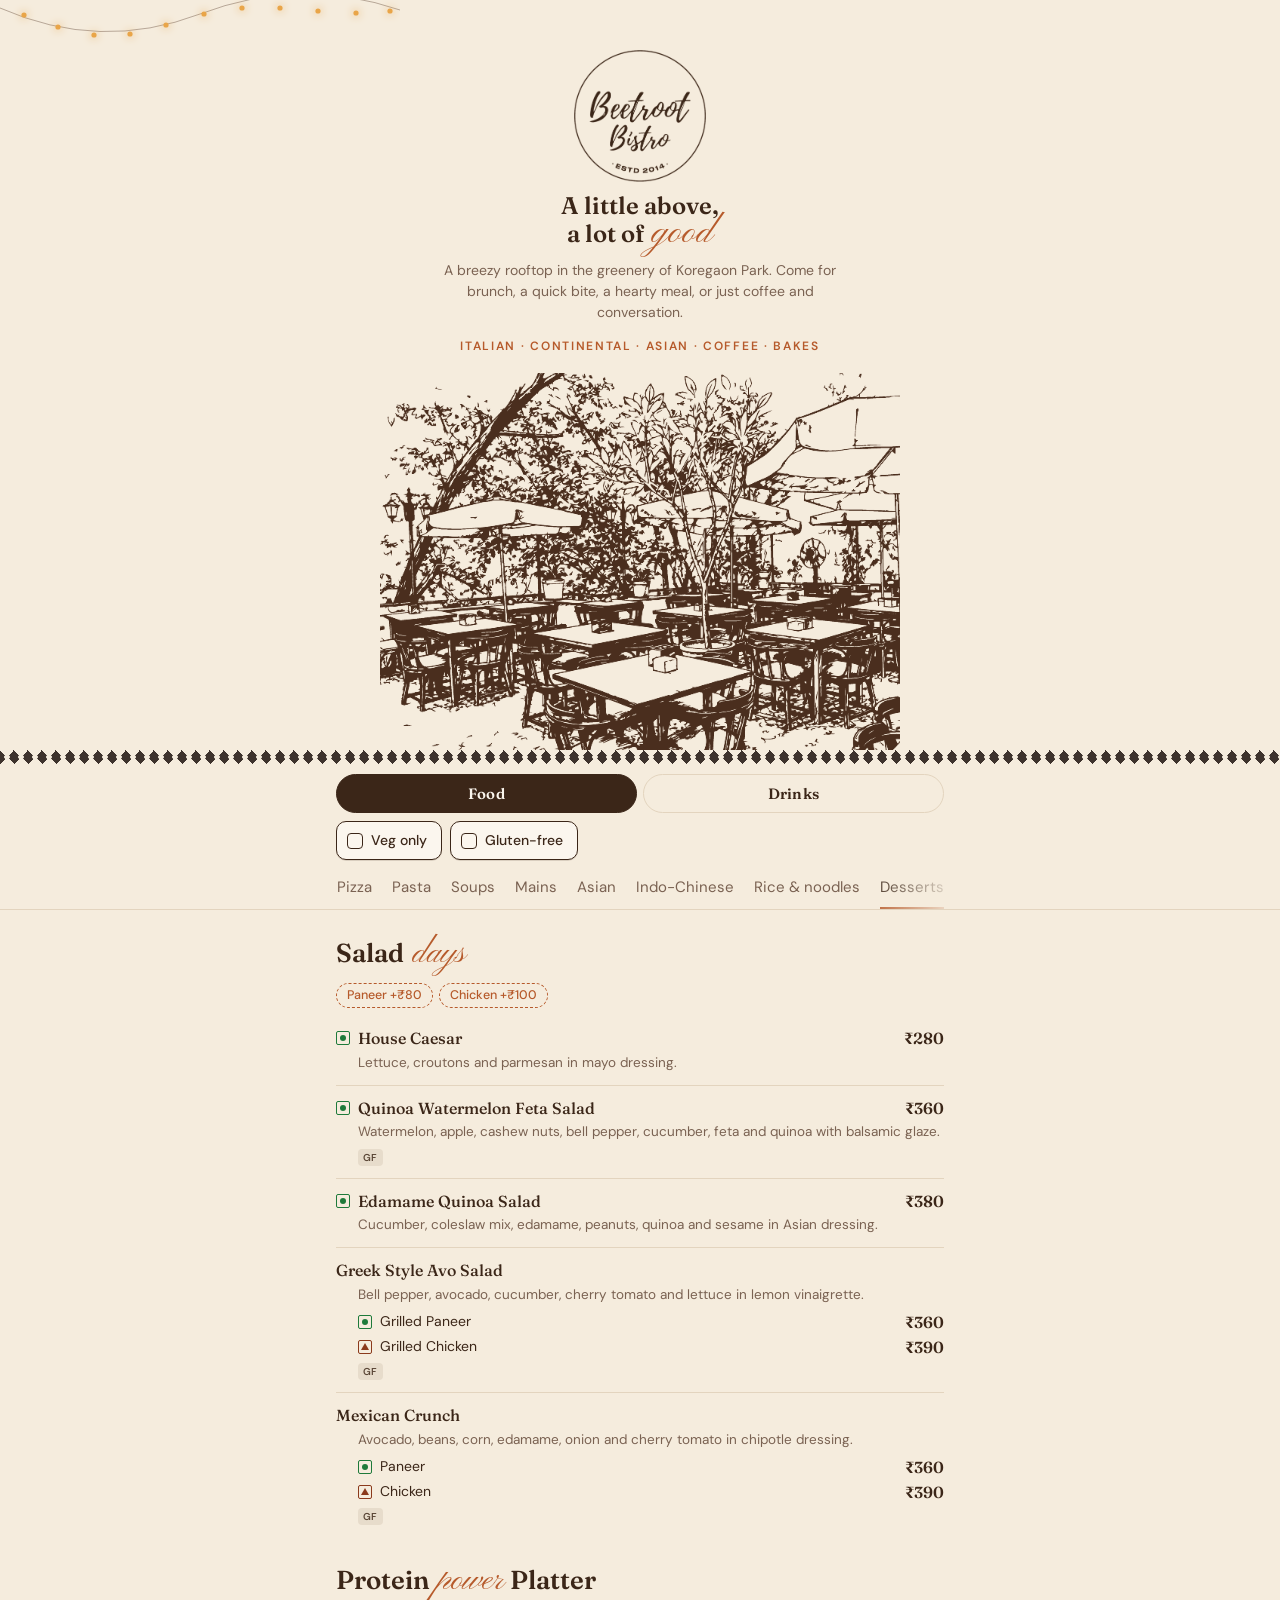
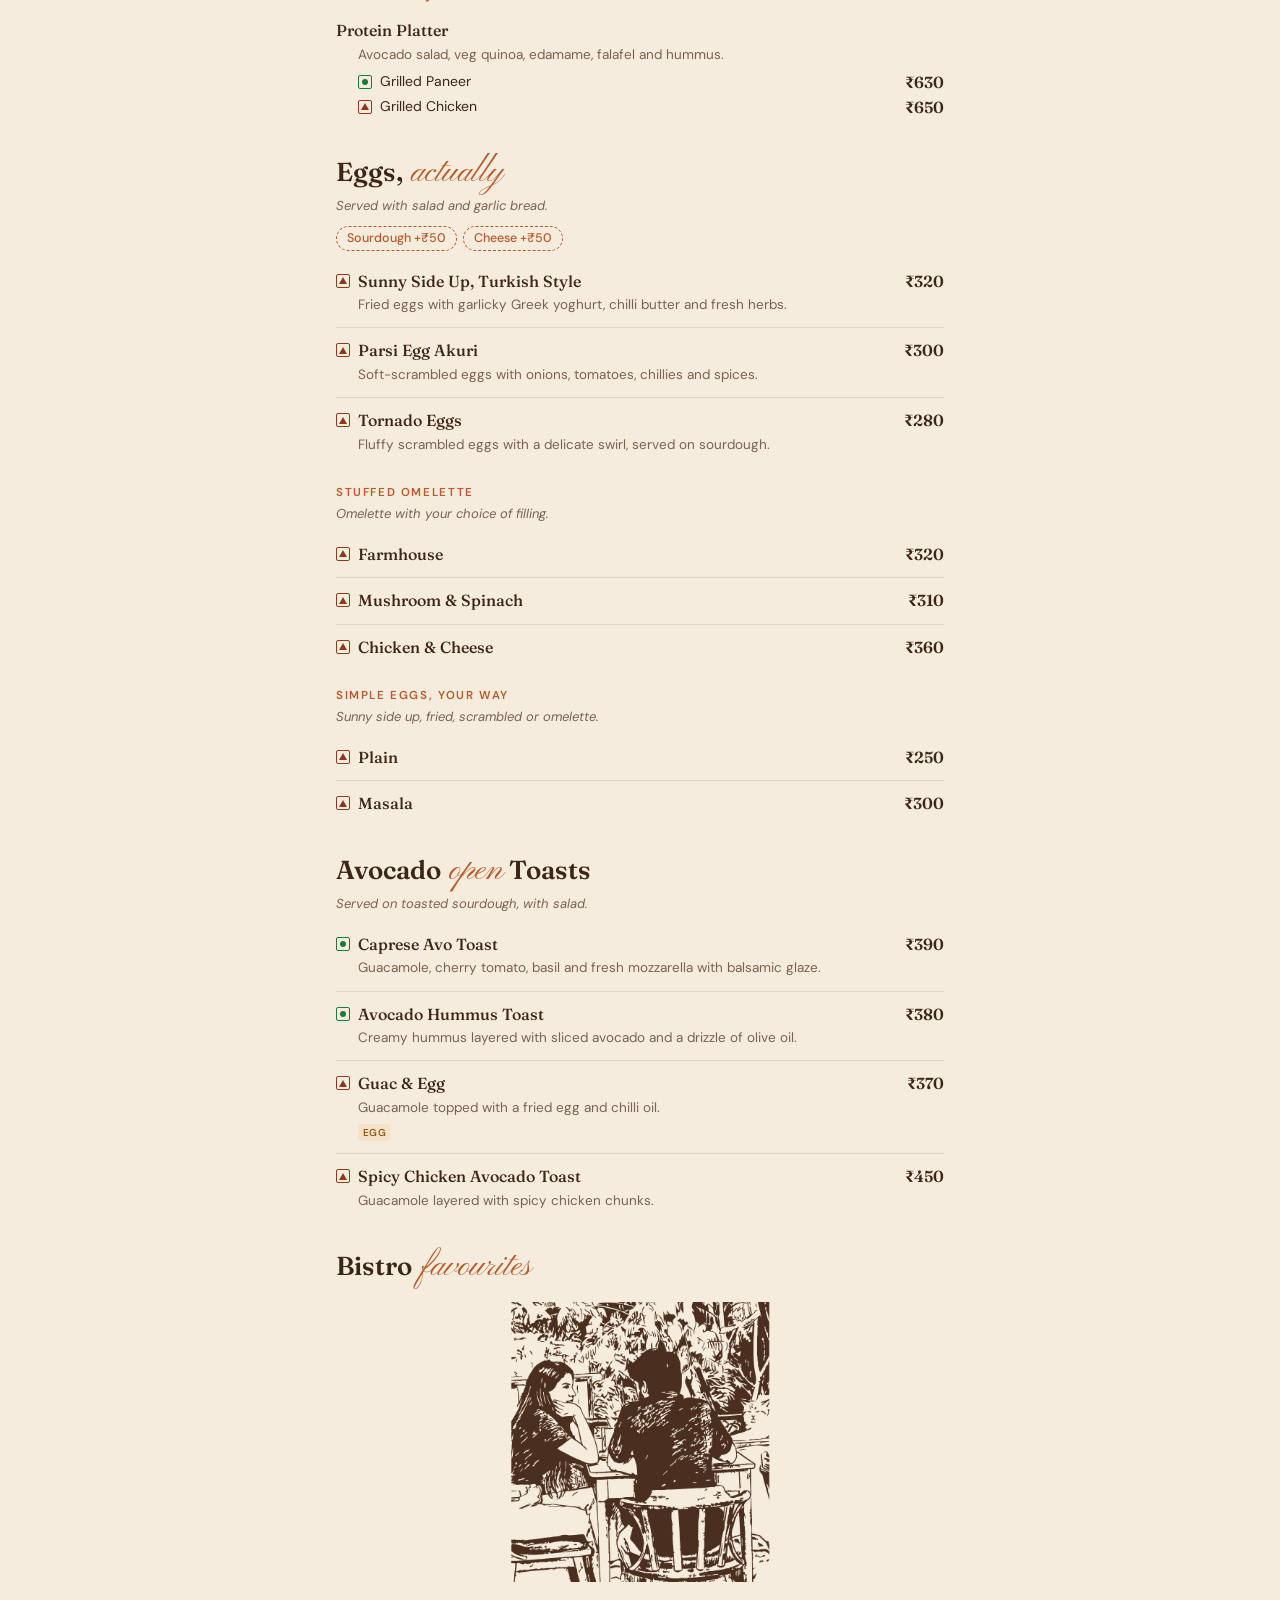
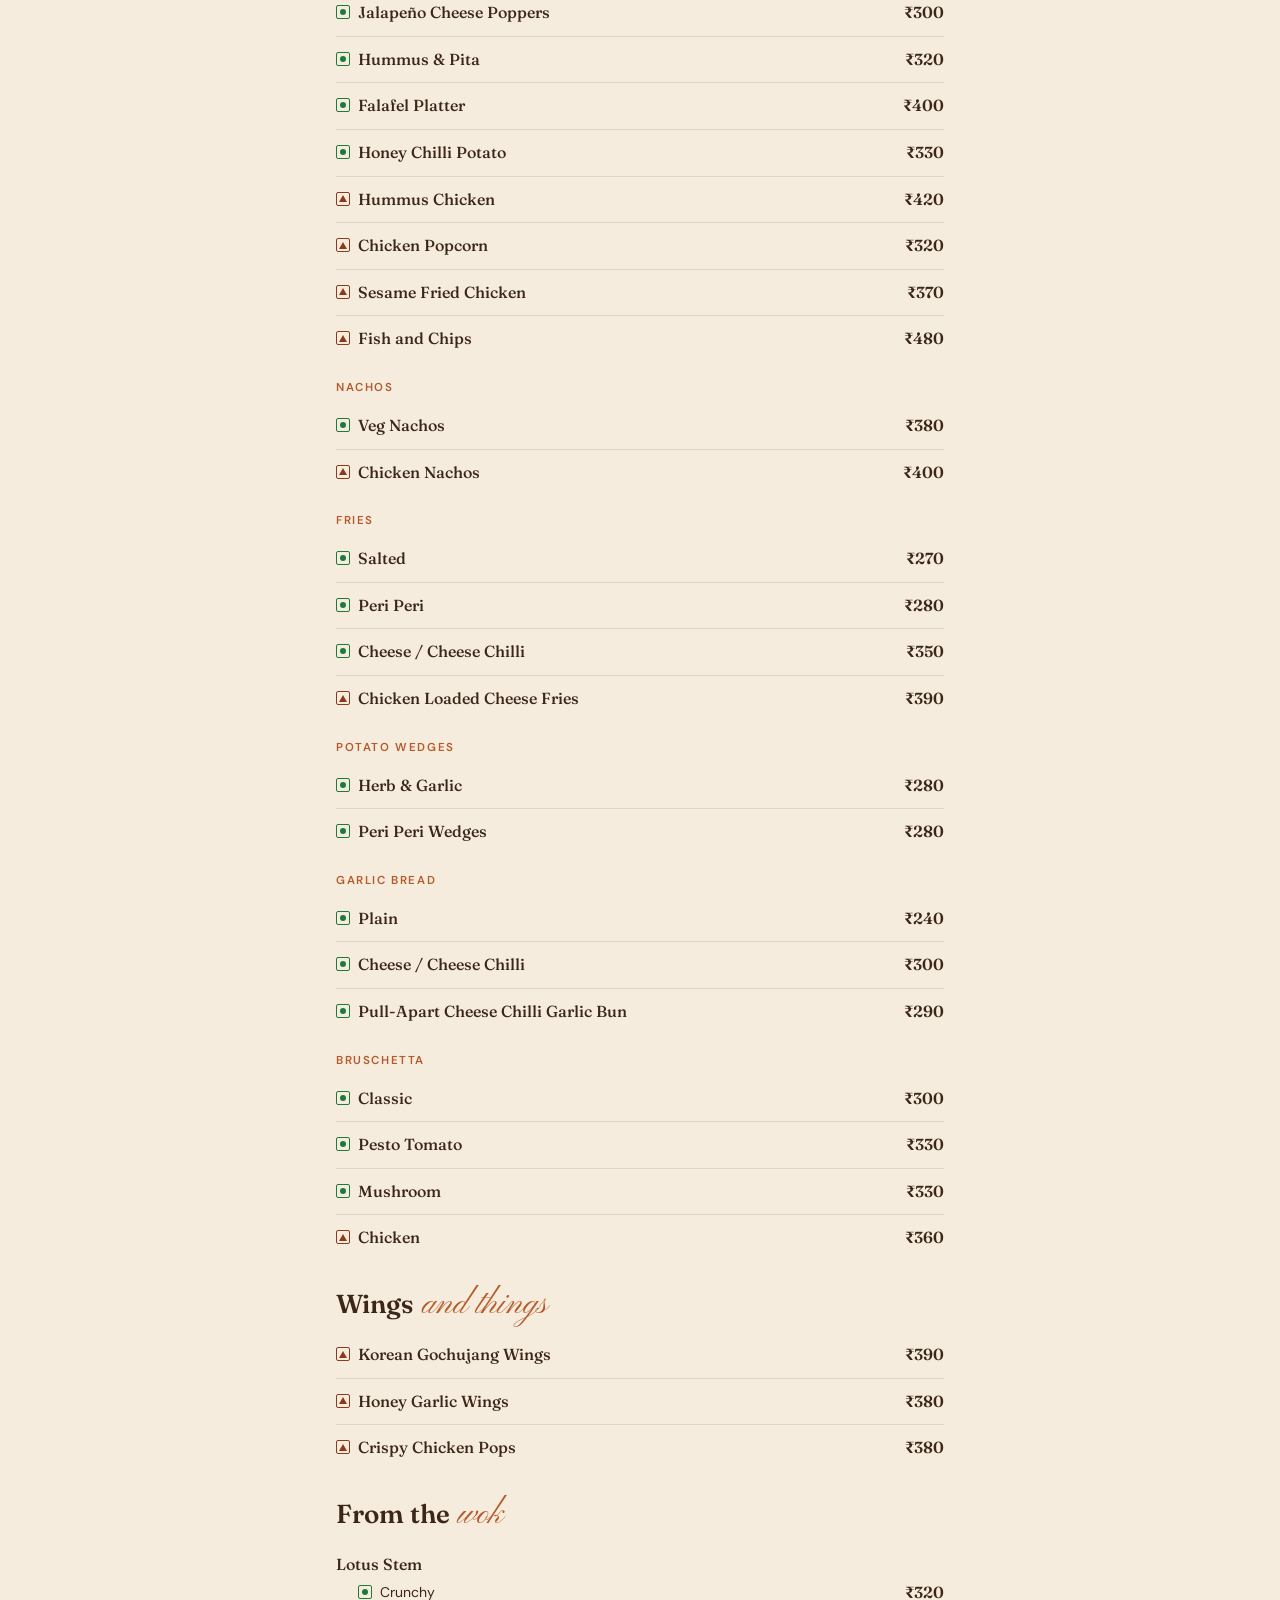
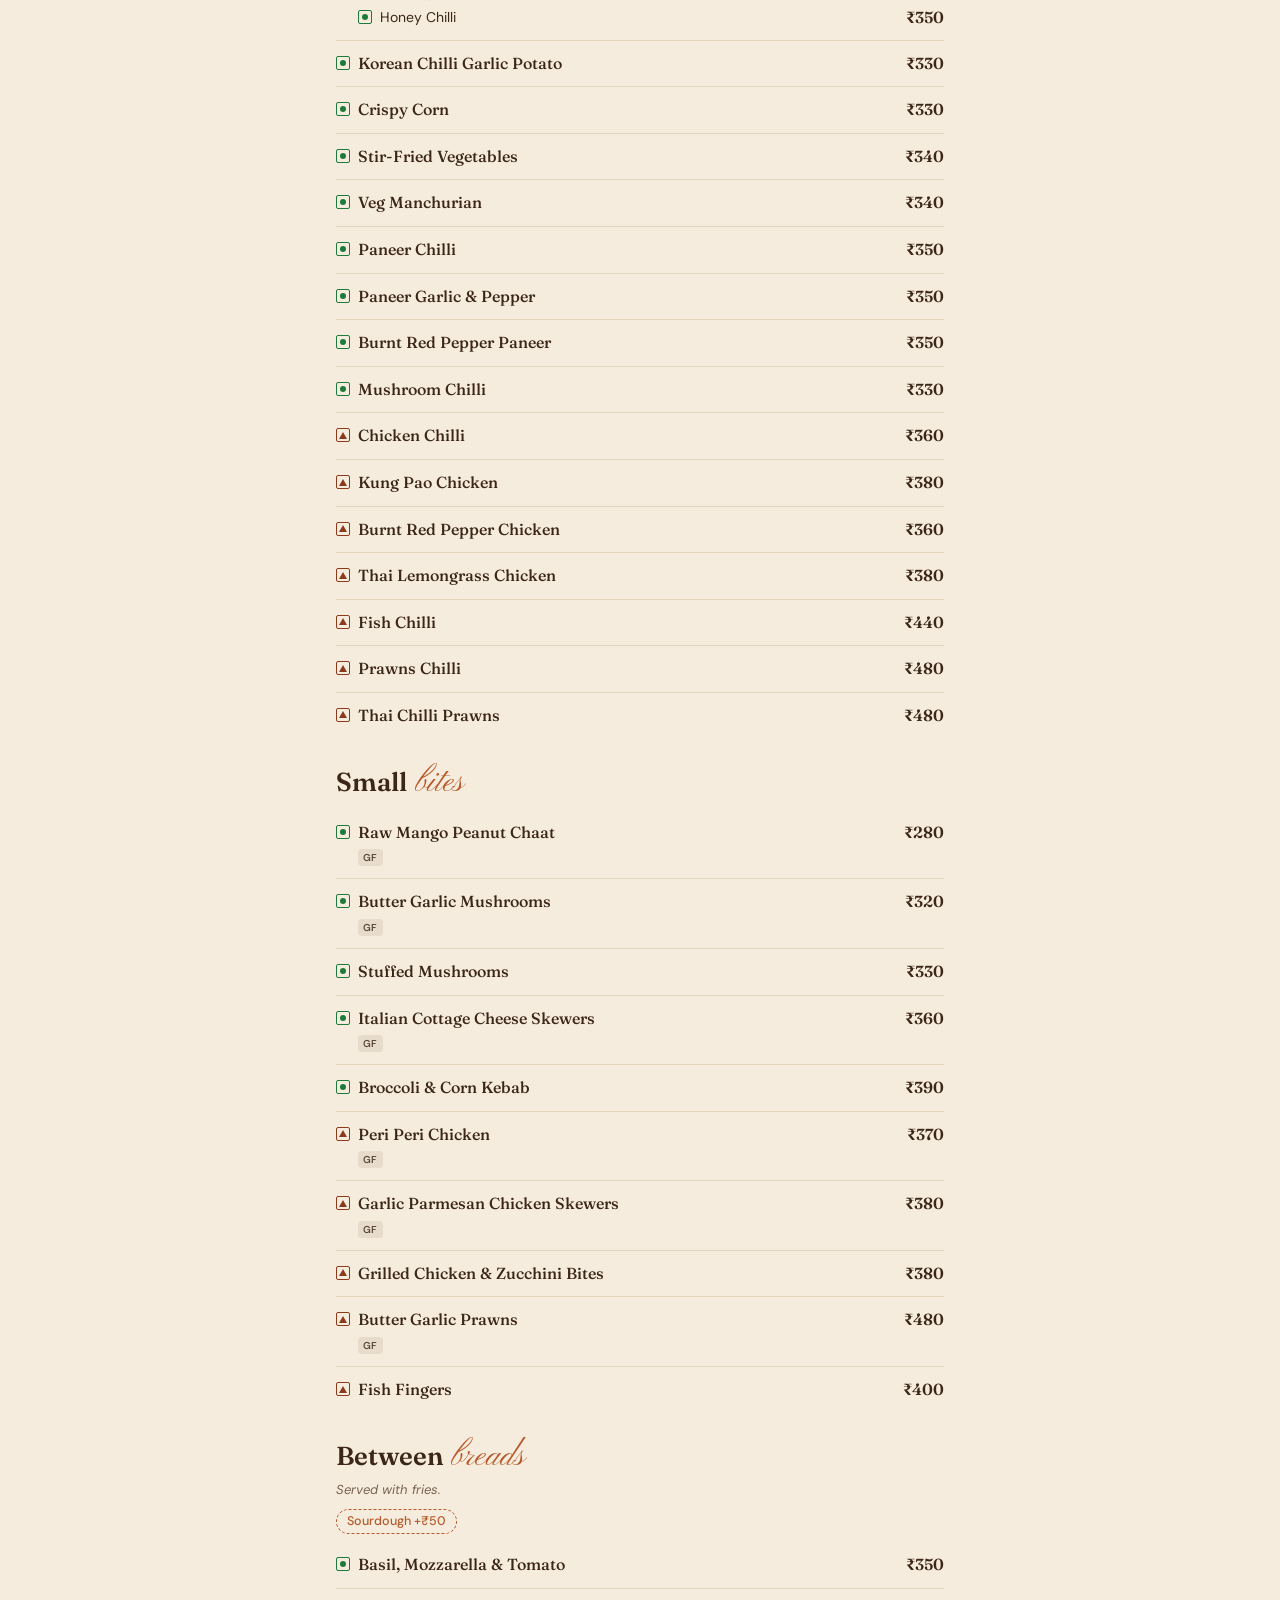
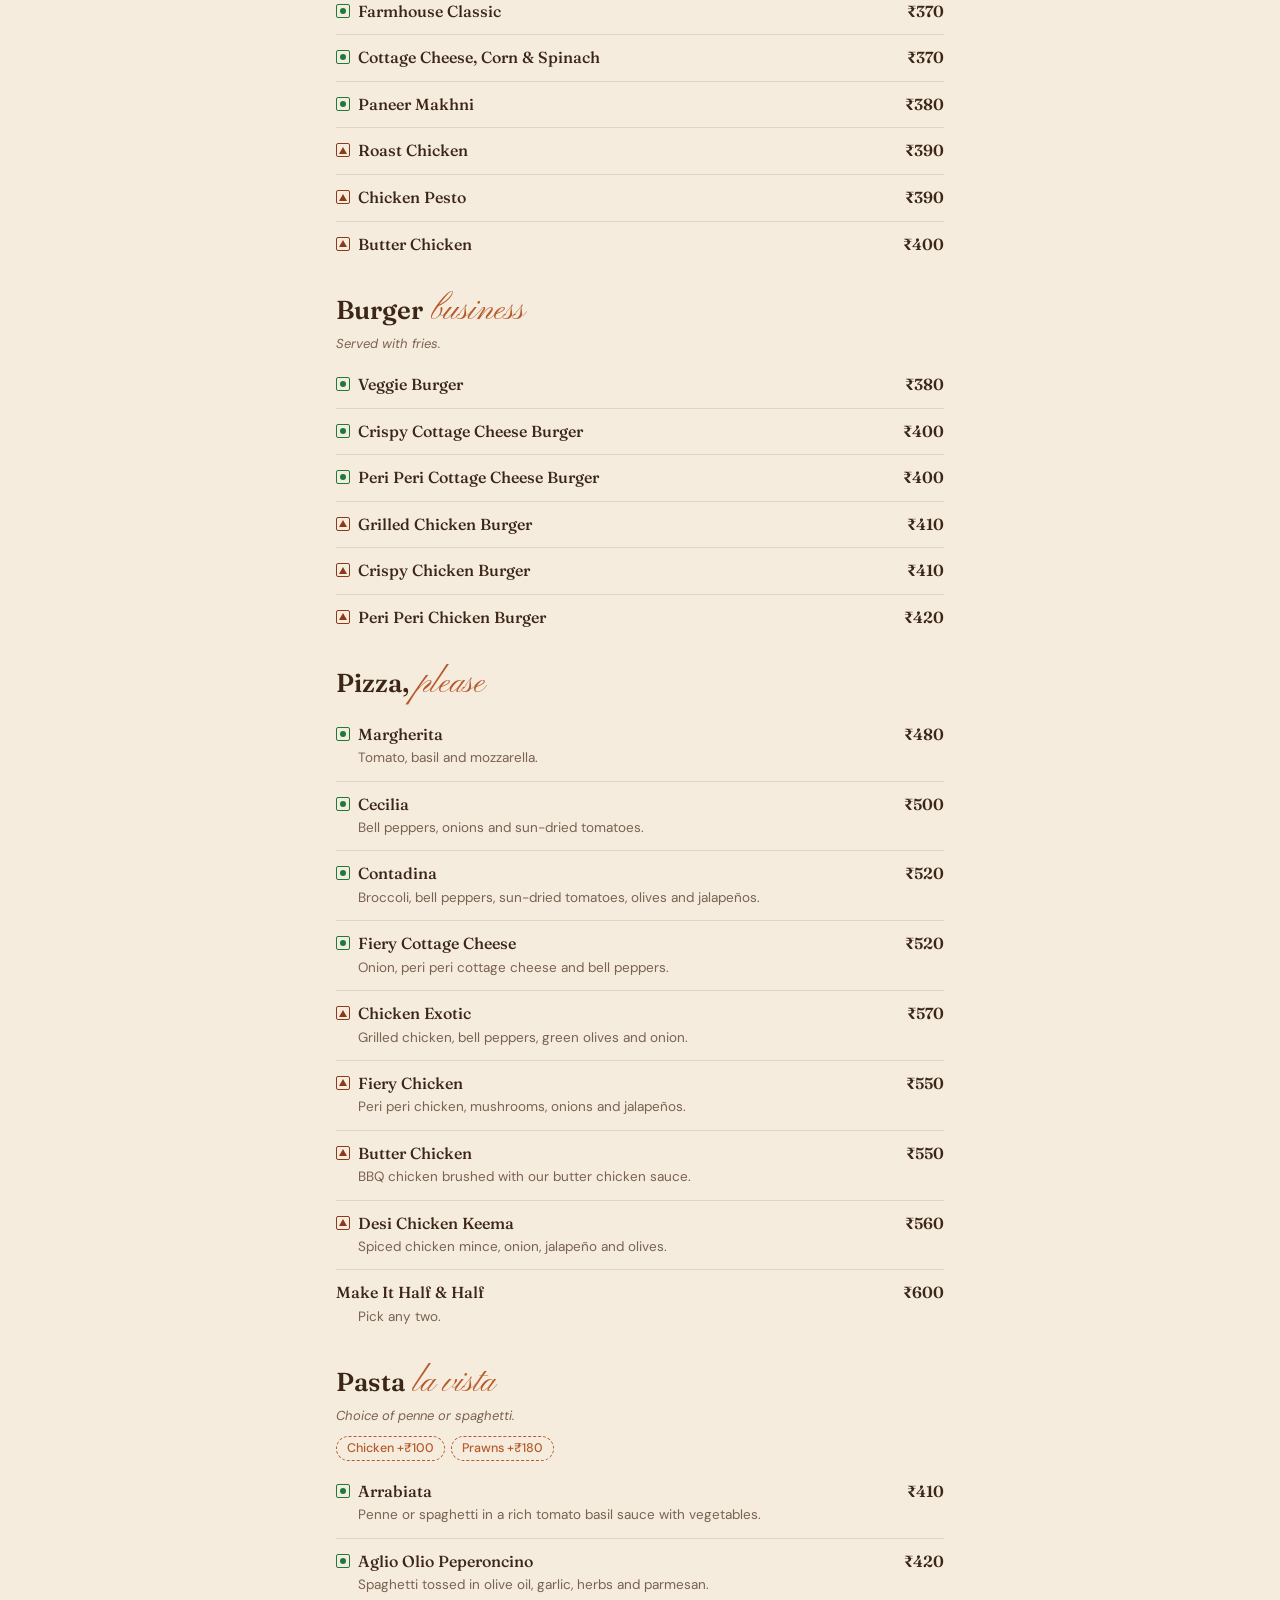
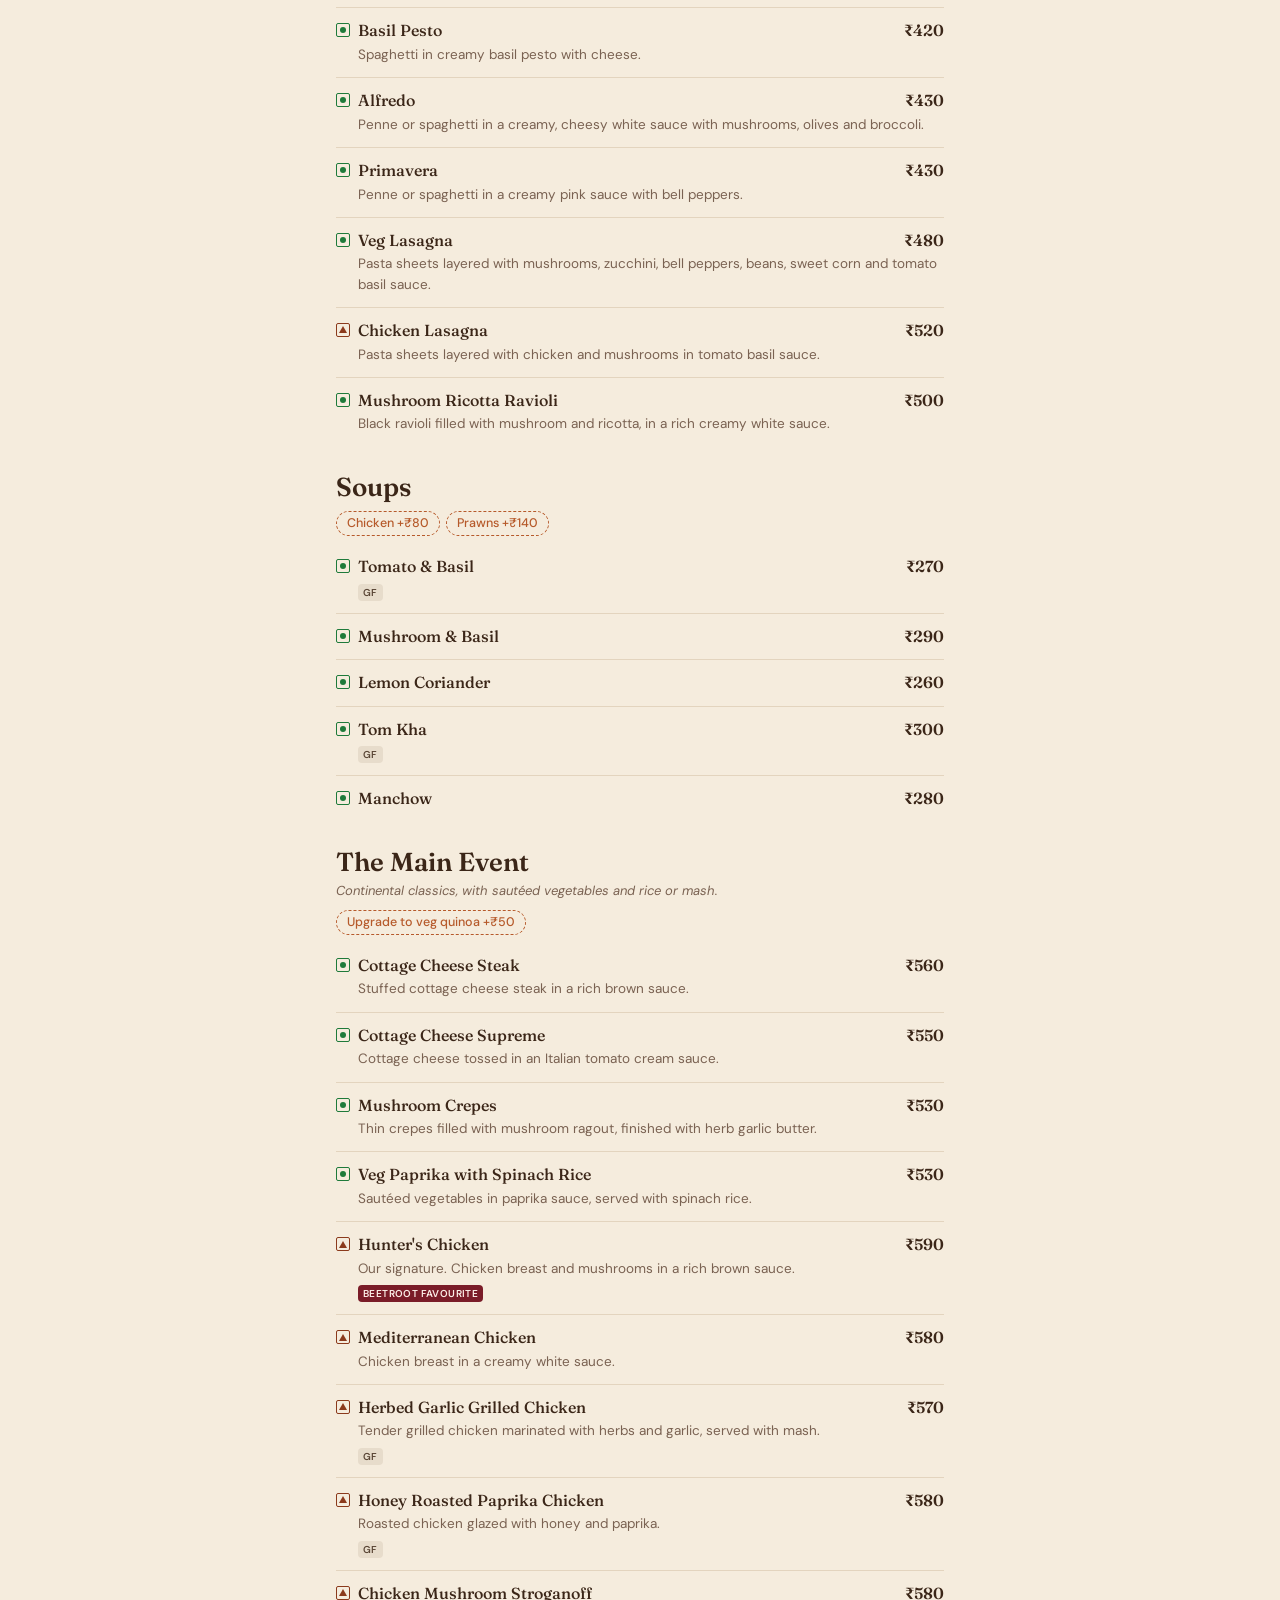
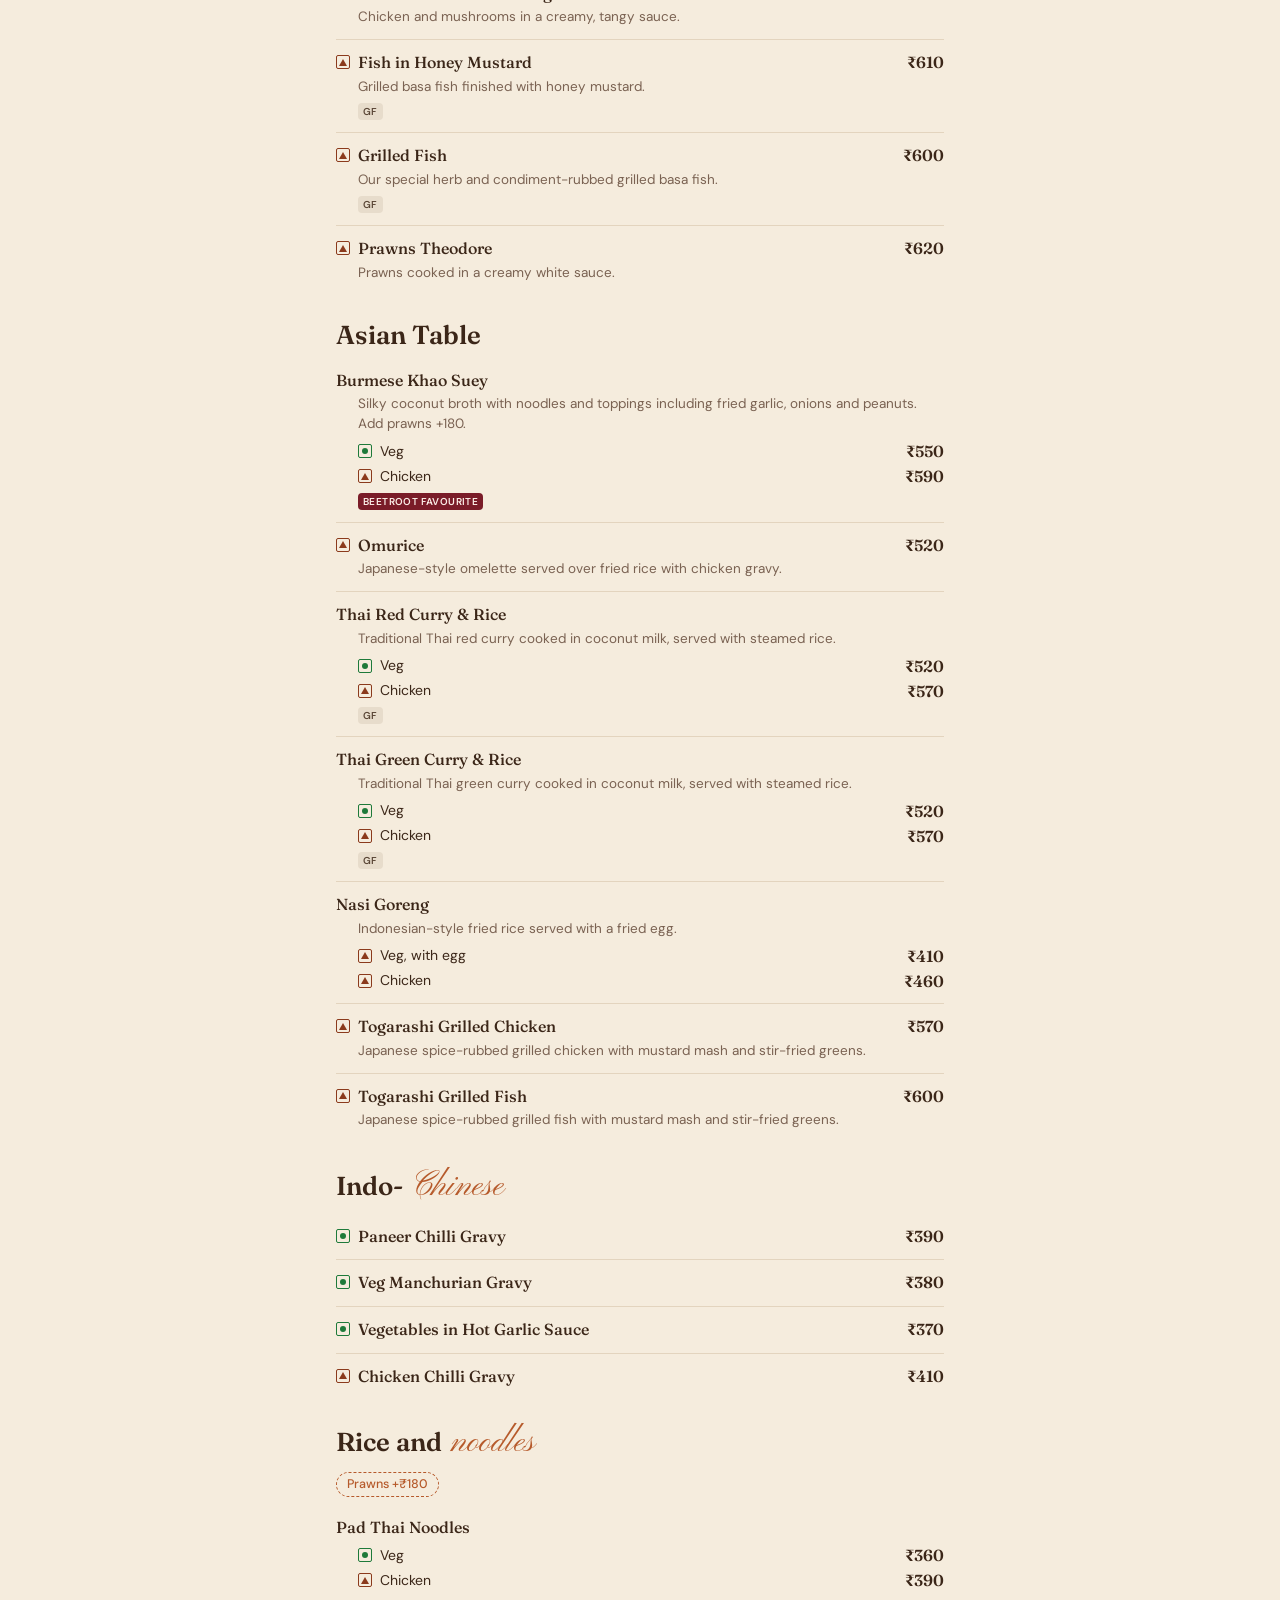
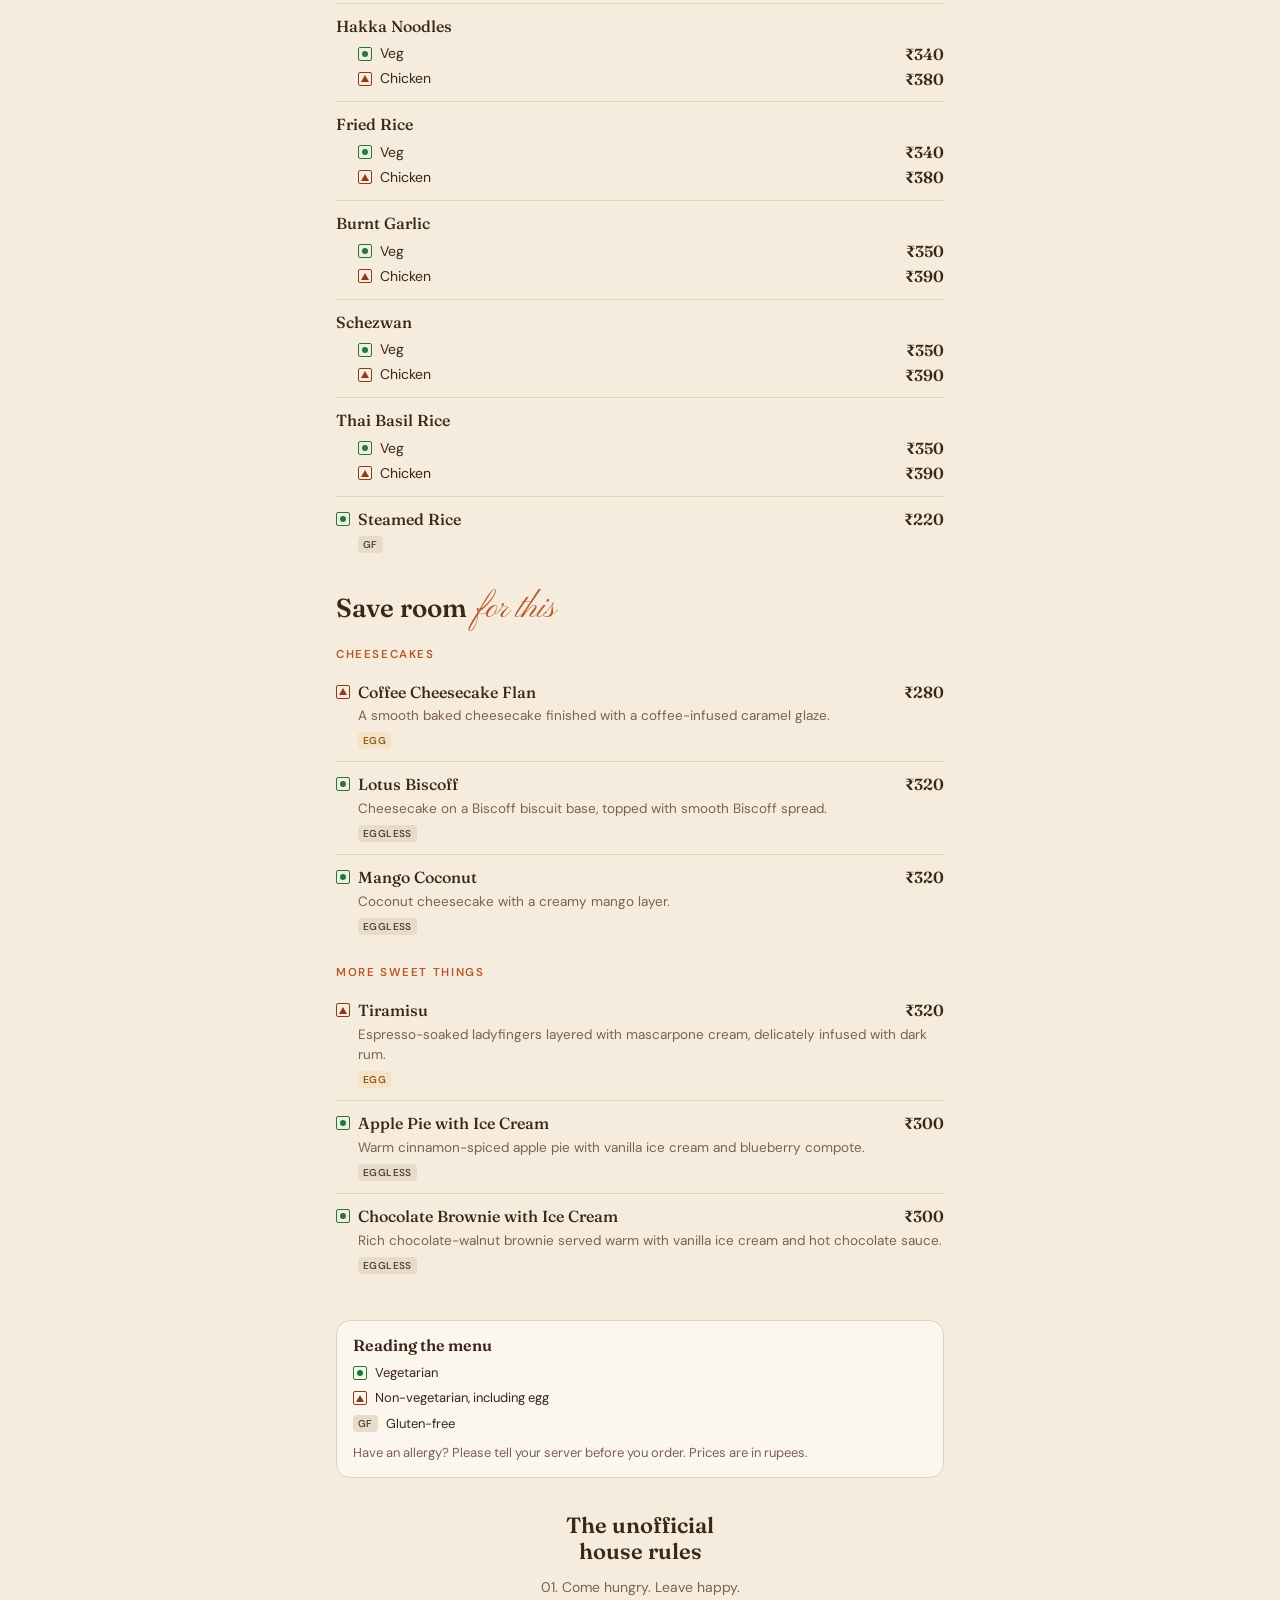
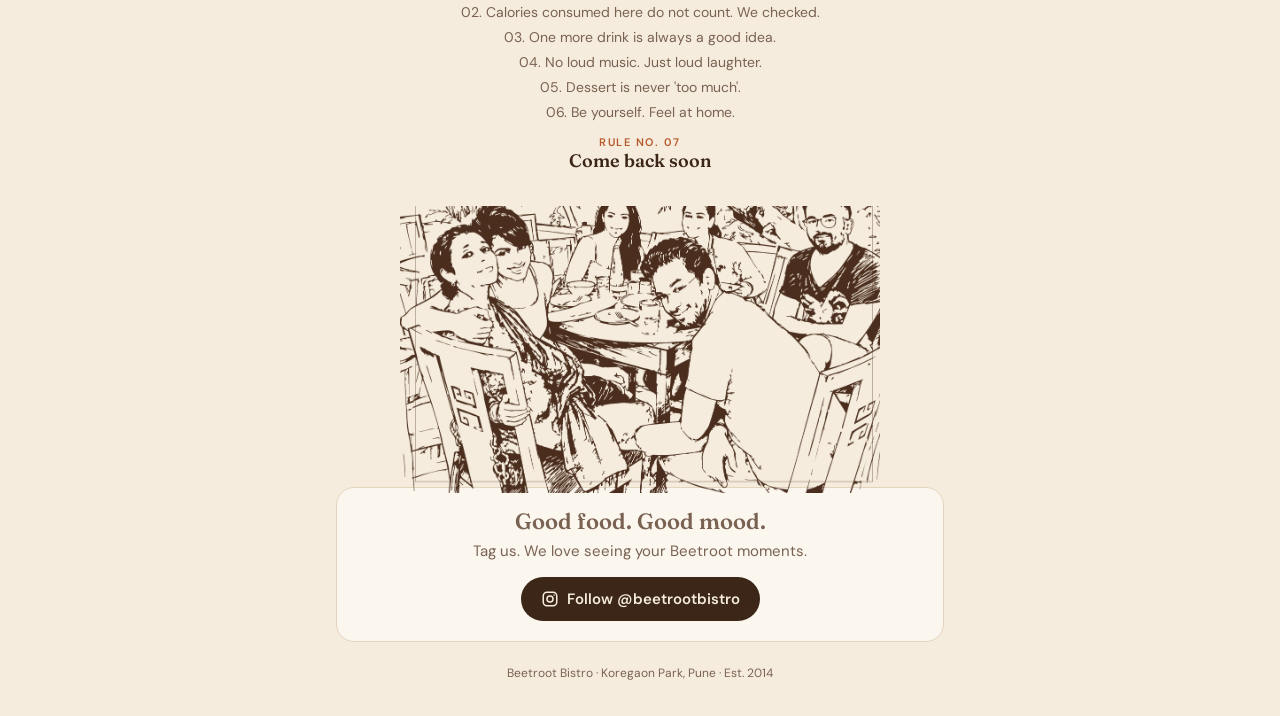
==== commit 2f9e487f: "Beetroot Bistro menu: new fonts and filter buttons" ====
--- a/beetroot-bistro/index.html
+++ b/beetroot-bistro/index.html
@@ -8,7 +8,7 @@
 <meta name="theme-color" content="#F5ECDD">
 <link rel="preconnect" href="https://fonts.googleapis.com">
 <link rel="preconnect" href="https://fonts.gstatic.com" crossorigin>
-<link href="https://fonts.googleapis.com/css2?family=Archivo:wdth,wght@125,600;125,800&family=Inter:ital,wght@0,400;0,500;0,600;1,400&family=Pinyon+Script&display=swap" rel="stylesheet">
+<link href="https://fonts.googleapis.com/css2?family=Fraunces:opsz,wght@9..144,500;9..144,600&family=DM+Sans:ital,opsz,wght@0,9..40,400;0,9..40,500;0,9..40,600;1,9..40,400&family=Pinyon+Script&display=swap" rel="stylesheet">
 <style>
 :root {
   /* Daytime on the rooftop: canopy cream, dark wood, lamp glow, terracotta wall */
@@ -20,7 +20,6 @@
   --accent: #B65A2B;      /* terracotta */
   --glow: #E9A548;        /* paper lamp */
   --beet: #7A1C28;
-  --chip: #EFE2CD;
   --chip-on: #3B2618;
   --chip-on-text: #FBF6EE;
   --veg: #1E7A3A;
@@ -38,7 +37,6 @@
   --line: #4A3426;
   --accent: #F0A65A;
   --glow: #F3B562;
-  --chip: #3A281D;
   --chip-on: #F3B562;
   --chip-on-text: #231711;
   --veg: #5CC77A;
@@ -51,7 +49,7 @@
 html { scroll-behavior: smooth; -webkit-text-size-adjust: 100%; }
 body {
   margin: 0; background: var(--bg); color: var(--ink);
-  font: 400 15px/1.5 Inter, system-ui, sans-serif;
+  font: 400 15px/1.5 "DM Sans", system-ui, sans-serif;
   transition: background-color .4s ease, color .4s ease;
 }
 img { max-width: 100%; display: block; }
@@ -71,8 +69,8 @@
 body.evening .logo .ink { display: none; }
 body.evening .logo .cream { display: block; }
 .tagline {
-  font: 800 19px/1.15 Archivo, sans-serif; font-stretch: 125%;
-  text-transform: uppercase; letter-spacing: .02em; margin: 6px 0 0;
+  font: 600 24px/1.15 Fraunces, Georgia, serif;
+  margin: 6px 0 0;
 }
 .script { font-family: "Pinyon Script", cursive; font-weight: 400; text-transform: none; letter-spacing: 0; color: var(--accent); }
 .tagline .script { font-size: 1.6em; line-height: .6; margin-left: 2px; }
@@ -93,21 +91,27 @@
 .tabs { display: grid; grid-template-columns: 1fr 1fr; gap: 6px; padding: 10px 0 8px; }
 .tab {
   border: 1px solid var(--line); background: transparent; border-radius: 999px; padding: 9px 0;
-  font: 800 13px Archivo, sans-serif; font-stretch: 125%; letter-spacing: .06em; text-transform: uppercase; cursor: pointer;
+  font: 600 15px Fraunces, Georgia, serif; letter-spacing: .02em; cursor: pointer;
 }
 .tab[aria-selected="true"] { background: var(--chip-on); color: var(--chip-on-text); border-color: var(--chip-on); }
-.filters { display: flex; gap: 6px; padding-bottom: 8px; flex-wrap: wrap; }
+.filters { display: flex; gap: 8px; padding-bottom: 10px; flex-wrap: wrap; }
 .filter {
-  display: inline-flex; align-items: center; gap: 6px; border: 1px solid var(--line); background: var(--card);
-  border-radius: 999px; padding: 6px 12px 6px 9px; font-size: 13px; font-weight: 500; cursor: pointer;
-}
+  display: inline-flex; align-items: center; gap: 8px; border: 1.5px solid var(--ink); background: var(--card);
+  border-radius: 10px; padding: 8px 14px 8px 10px; font-size: 14px; font-weight: 500; cursor: pointer;
+  box-shadow: 0 1px 0 rgba(59, 38, 24, .15);
+}
+.filter .box { width: 16px; height: 16px; border-radius: 4px; border: 1.5px solid currentColor; display: grid; place-items: center; flex: none; }
 .filter[aria-pressed="true"] { background: var(--chip-on); color: var(--chip-on-text); border-color: var(--chip-on); }
+.filter[aria-pressed="true"] .box { background: var(--chip-on-text); border-color: var(--chip-on-text); }
+.filter[aria-pressed="true"] .box::after { content: ""; width: 8px; height: 4px; border-left: 2px solid var(--chip-on); border-bottom: 2px solid var(--chip-on); transform: rotate(-45deg) translate(1px, -1px); }
 .filter[hidden] { display: none; }
-.cats { display: flex; gap: 4px; overflow-x: auto; scrollbar-width: none; padding-bottom: 9px; margin: 0 -16px; padding-left: 16px; padding-right: 16px; }
+.cats {
+  display: flex; gap: 20px; overflow-x: auto; scrollbar-width: none; margin: 0 -16px; padding: 2px 16px 0;
+  -webkit-mask-image: linear-gradient(90deg, #000 85%, transparent); mask-image: linear-gradient(90deg, #000 85%, transparent);
+}
 .cats::-webkit-scrollbar { display: none; }
-.cat { flex: none; border: 0; background: var(--chip); border-radius: 8px; padding: 6px 10px; font-size: 13px; cursor: pointer; white-space: nowrap; color: var(--ink); }
-.cat.on { background: var(--accent); color: var(--card); }
-body.evening .cat.on { color: var(--bg); }
+.cat { flex: none; border: 0; border-bottom: 2px solid transparent; background: none; padding: 4px 0 8px; font-size: 15px; cursor: pointer; white-space: nowrap; color: var(--muted); }
+.cat.on { color: var(--ink); border-bottom-color: var(--accent); }
 
 /* ---------- Marks ---------- */
 .mark { width: 14px; height: 14px; border: 1.5px solid var(--veg); border-radius: 2px; display: inline-grid; place-items: center; flex: none; }
@@ -126,13 +130,13 @@
 section.cat-sec { padding-top: 26px; scroll-margin-top: 150px; }
 .sec-head { display: flex; align-items: baseline; gap: 8px; flex-wrap: wrap; }
 .sec-head h2 {
-  margin: 0; font: 800 21px/1.1 Archivo, sans-serif; font-stretch: 125%; text-transform: uppercase; letter-spacing: .01em;
-}
-.sec-head h2 .script { font-size: 1.55em; margin-left: 4px; }
+  margin: 0; font: 600 26px/1.1 Fraunces, Georgia, serif;
+}
+.sec-head h2 .script { font-size: 1.3em; margin-left: 2px; }
 .sec-note { color: var(--muted); font-size: 13px; margin: 4px 0 0; font-style: italic; }
 .addons { display: flex; flex-wrap: wrap; gap: 6px; margin: 10px 0 0; padding: 0; list-style: none; }
 .addons li { border: 1px dashed var(--accent); color: var(--accent); border-radius: 999px; padding: 2px 10px; font-size: 12.5px; font-weight: 500; }
-.sub { margin: 18px 0 2px; font: 600 11.5px Inter, sans-serif; letter-spacing: .14em; text-transform: uppercase; color: var(--accent); }
+.sub { margin: 18px 0 2px; font: 600 11.5px "DM Sans", sans-serif; letter-spacing: .14em; text-transform: uppercase; color: var(--accent); }
 .cols { display: flex; justify-content: flex-end; gap: 0; font-size: 11px; color: var(--muted); text-transform: uppercase; letter-spacing: .08em; margin-top: 8px; }
 .cols span { width: 66px; text-align: right; }
 .sec-art { margin: 16px 0 4px; border-radius: 14px; overflow: hidden; }
@@ -147,11 +151,11 @@
 .item:last-child { border-bottom: 0; }
 .row { display: flex; align-items: flex-start; gap: 8px; }
 .row .mark { margin-top: 3px; }
-.name { flex: 1; font-weight: 600; font-size: 15px; }
+.name { flex: 1; font: 500 16px/1.35 Fraunces, Georgia, serif; }
 .name .badge { margin-left: 4px; vertical-align: 2px; }
-.price { font-weight: 600; font-variant-numeric: tabular-nums; white-space: nowrap; }
+.price { font: 600 16px Fraunces, Georgia, serif; font-variant-numeric: tabular-nums; white-space: nowrap; }
 .prices { display: flex; }
-.prices span { width: 66px; text-align: right; font-weight: 600; font-variant-numeric: tabular-nums; }
+.prices span { width: 66px; text-align: right; font: 600 16px Fraunces, Georgia, serif; font-variant-numeric: tabular-nums; }
 .desc { color: var(--muted); font-size: 13.5px; margin: 3px 0 0 22px; }
 .drinks .desc, .drinks .tags { margin-left: 0; }
 .tags { display: flex; gap: 4px; flex-wrap: wrap; margin: 6px 0 0 22px; }
@@ -164,21 +168,21 @@
 
 /* ---------- Footer ---------- */
 .key { margin-top: 34px; background: var(--card); border: 1px solid var(--line); border-radius: 14px; padding: 14px 16px; font-size: 13px; }
-.key h3 { margin: 0 0 8px; font: 800 13px Archivo, sans-serif; font-stretch: 125%; letter-spacing: .06em; text-transform: uppercase; }
+.key h3 { margin: 0 0 8px; font: 600 16px Fraunces, Georgia, serif; }
 .key ul { list-style: none; margin: 0; padding: 0; display: grid; gap: 6px; }
 .key li { display: flex; align-items: center; gap: 8px; }
 .key p { margin: 10px 0 0; color: var(--muted); }
 .rules { text-align: center; margin-top: 34px; }
-.rules h3 { margin: 0; font: 800 17px/1.2 Archivo, sans-serif; font-stretch: 125%; text-transform: uppercase; }
+.rules h3 { margin: 0; font: 600 22px/1.2 Fraunces, Georgia, serif; }
 .rules ol { list-style: none; padding: 0; margin: 12px 0 0; color: var(--muted); font-size: 14px; display: grid; gap: 4px; }
-.rules .seven { margin-top: 12px; font: 800 15px Archivo, sans-serif; font-stretch: 125%; text-transform: uppercase; }
-.rules .seven small { display: block; font: 600 11px Inter, sans-serif; letter-spacing: .14em; color: var(--accent); }
+.rules .seven { margin-top: 12px; font: 600 18px Fraunces, Georgia, serif; }
+.rules .seven small { display: block; text-transform: uppercase; font: 600 11px "DM Sans", sans-serif; letter-spacing: .14em; color: var(--accent); }
 .insta { margin-top: 34px; text-align: center; }
 .insta .art { margin: 0 auto; max-width: 480px; }
 .insta-card {
   margin-top: -6px; background: var(--card); border: 1px solid var(--line); border-radius: 18px; padding: 20px 16px;
 }
-.insta-card .big { font: 800 18px/1.2 Archivo, sans-serif; font-stretch: 125%; text-transform: uppercase; margin: 0; }
+.insta-card .big { font: 600 22px/1.2 Fraunces, Georgia, serif; margin: 0; }
 .insta-card p { margin: 6px 0 0; color: var(--muted); }
 .insta-btn {
   display: inline-flex; align-items: center; gap: 8px; margin-top: 14px; padding: 11px 20px; border-radius: 999px;
@@ -218,8 +222,8 @@
       <button class="tab" role="tab" id="tab-drinks" aria-selected="false" aria-controls="drinks">Drinks</button>
     </div>
     <div class="filters" aria-label="Filters">
-      <button class="filter" data-f="veg" aria-pressed="false"><span class="mark" aria-hidden="true"></span>Veg only</button>
-      <button class="filter" data-f="gf" aria-pressed="false"><span class="badge b-g" aria-hidden="true">GF</span>Gluten-free</button>
+      <button class="filter" data-f="veg" aria-pressed="false"><span class="box" aria-hidden="true"></span>Veg only</button>
+      <button class="filter" data-f="gf" aria-pressed="false"><span class="box" aria-hidden="true"></span>Gluten-free</button>
     </div>
     <nav class="cats" id="cats" aria-label="Menu sections"></nav>
   </div>
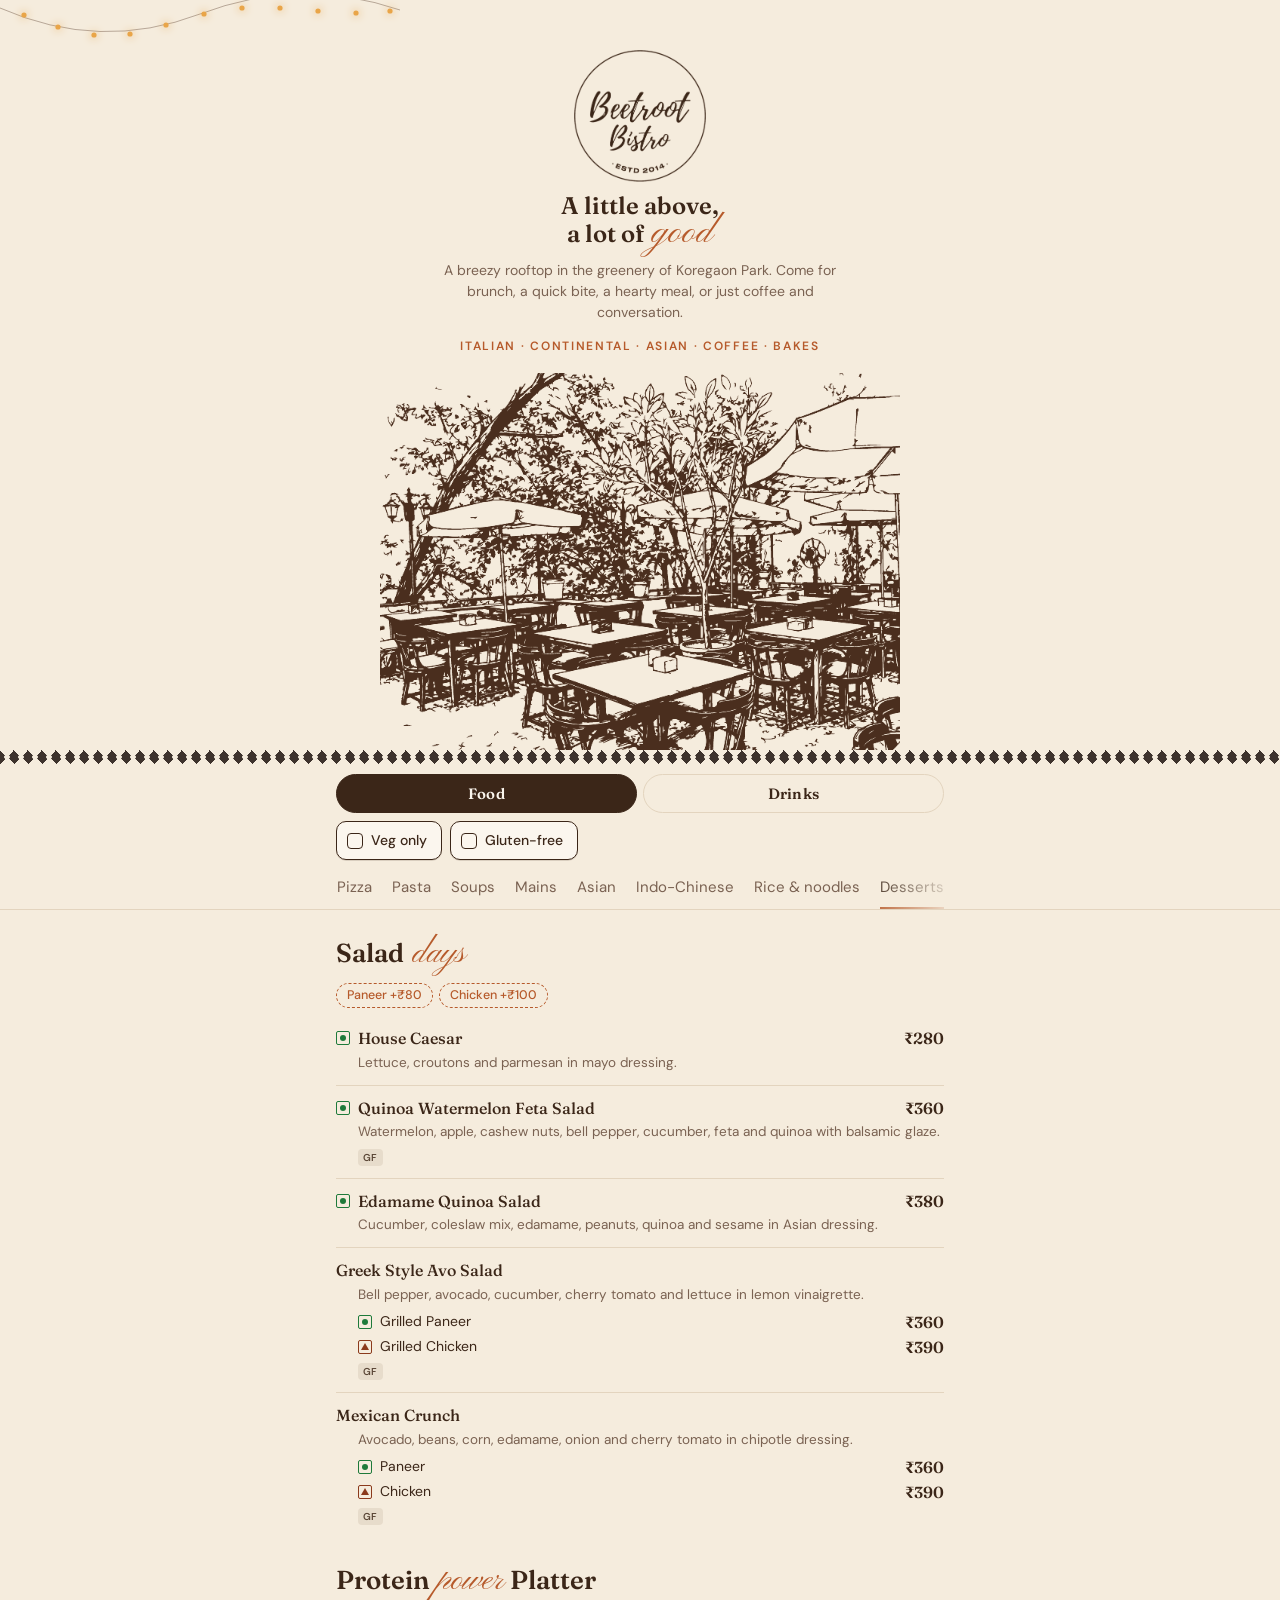
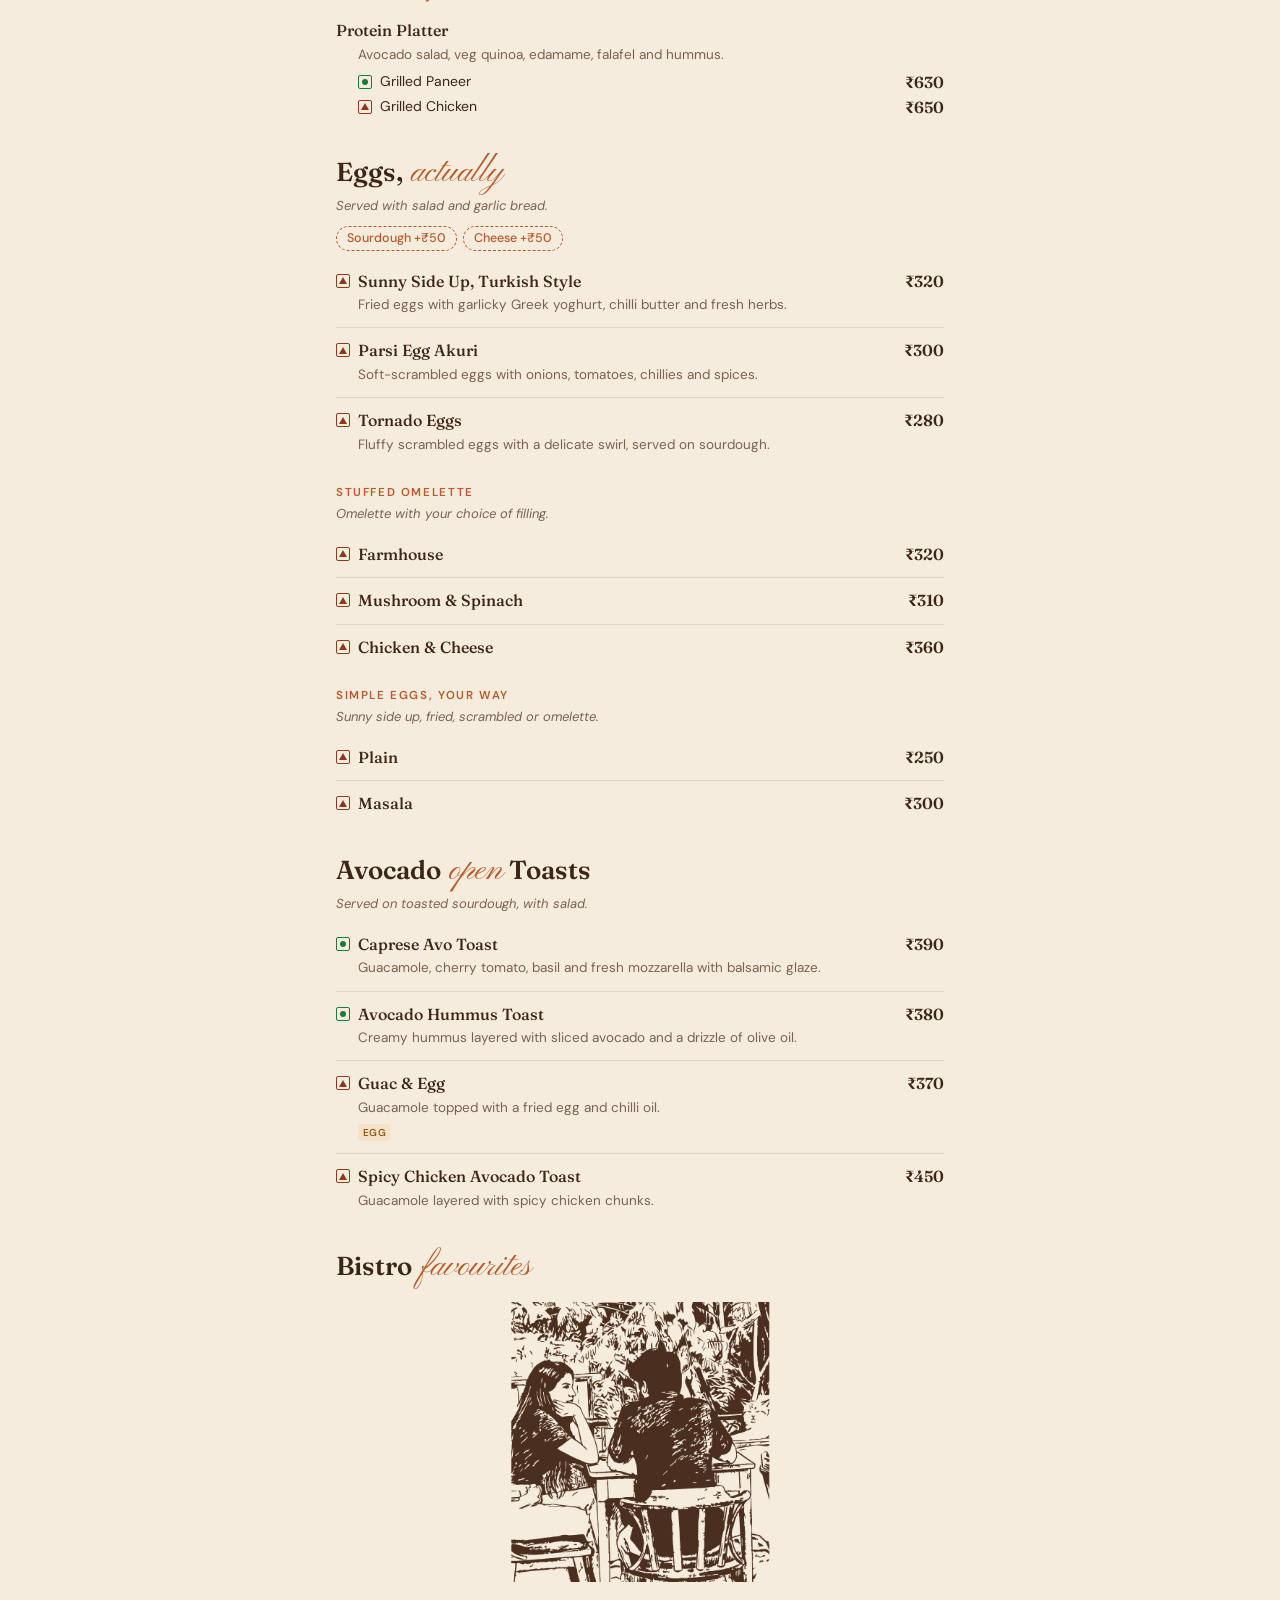
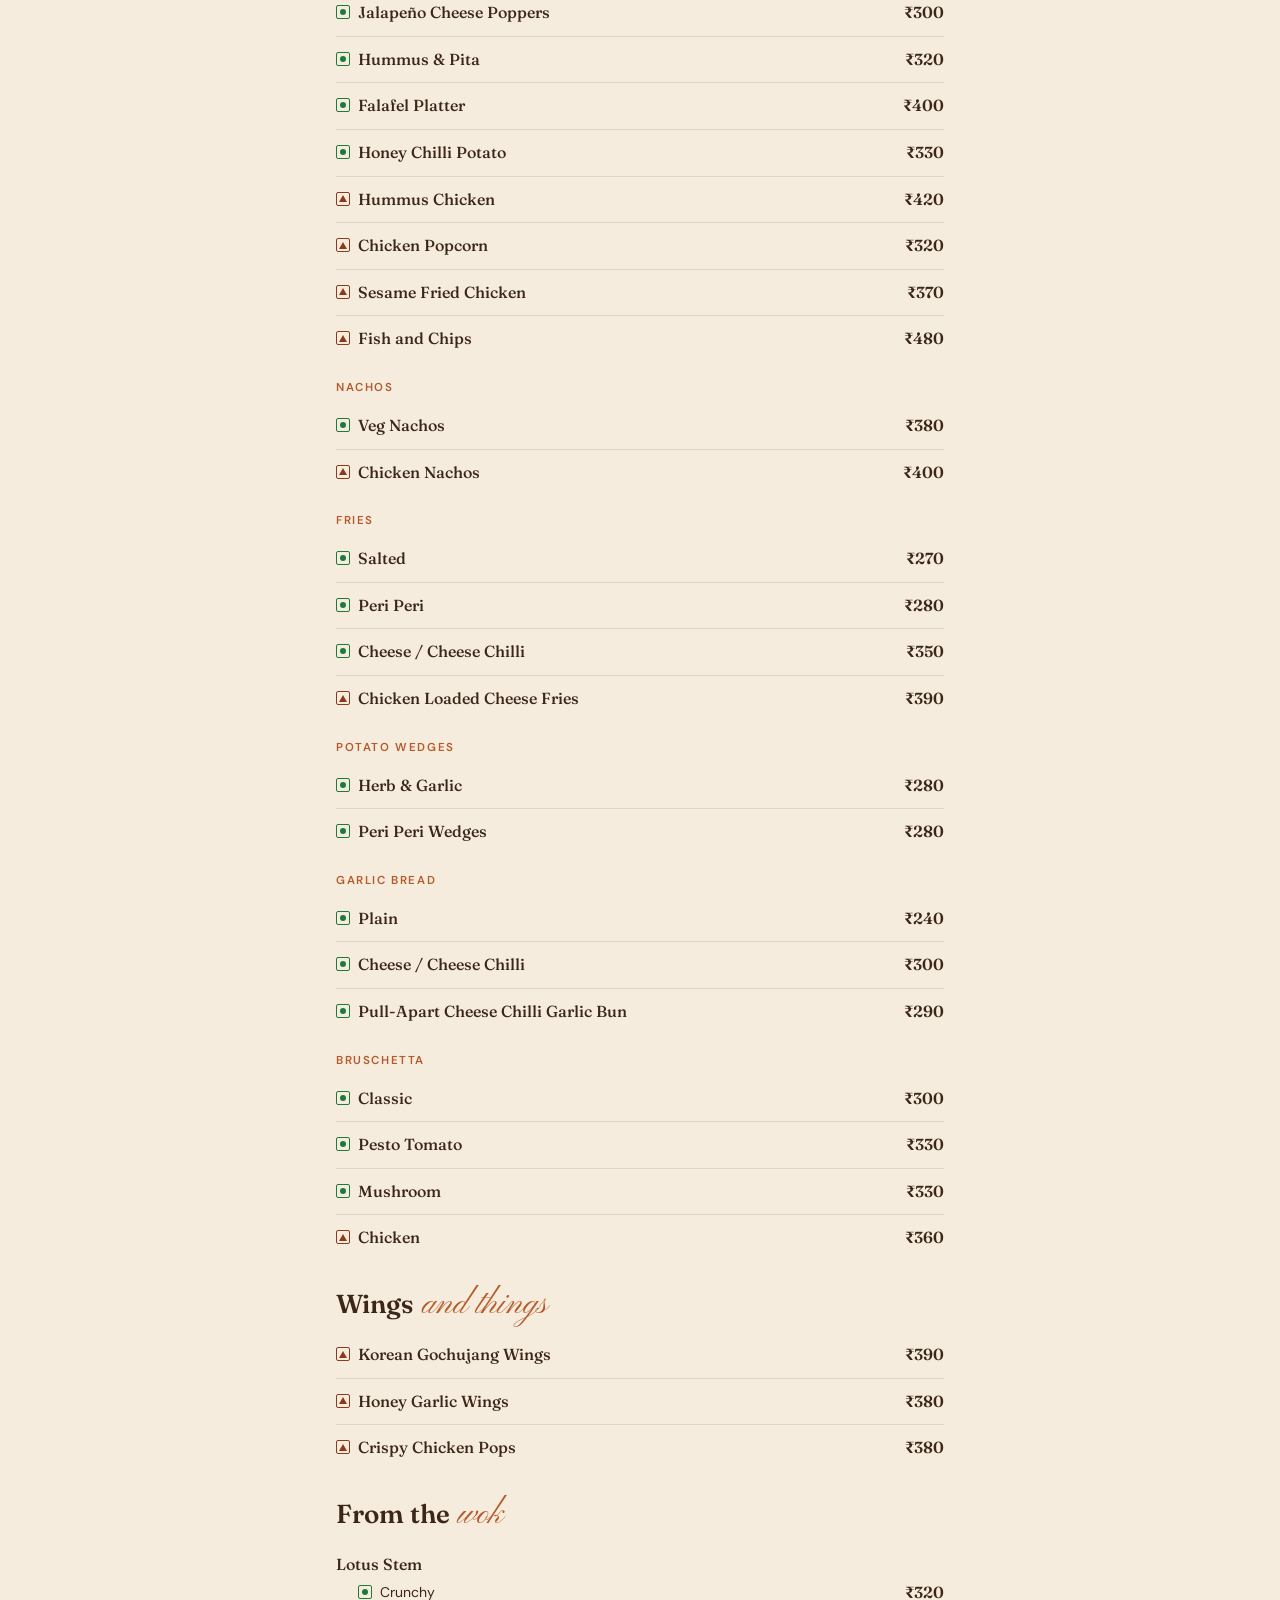
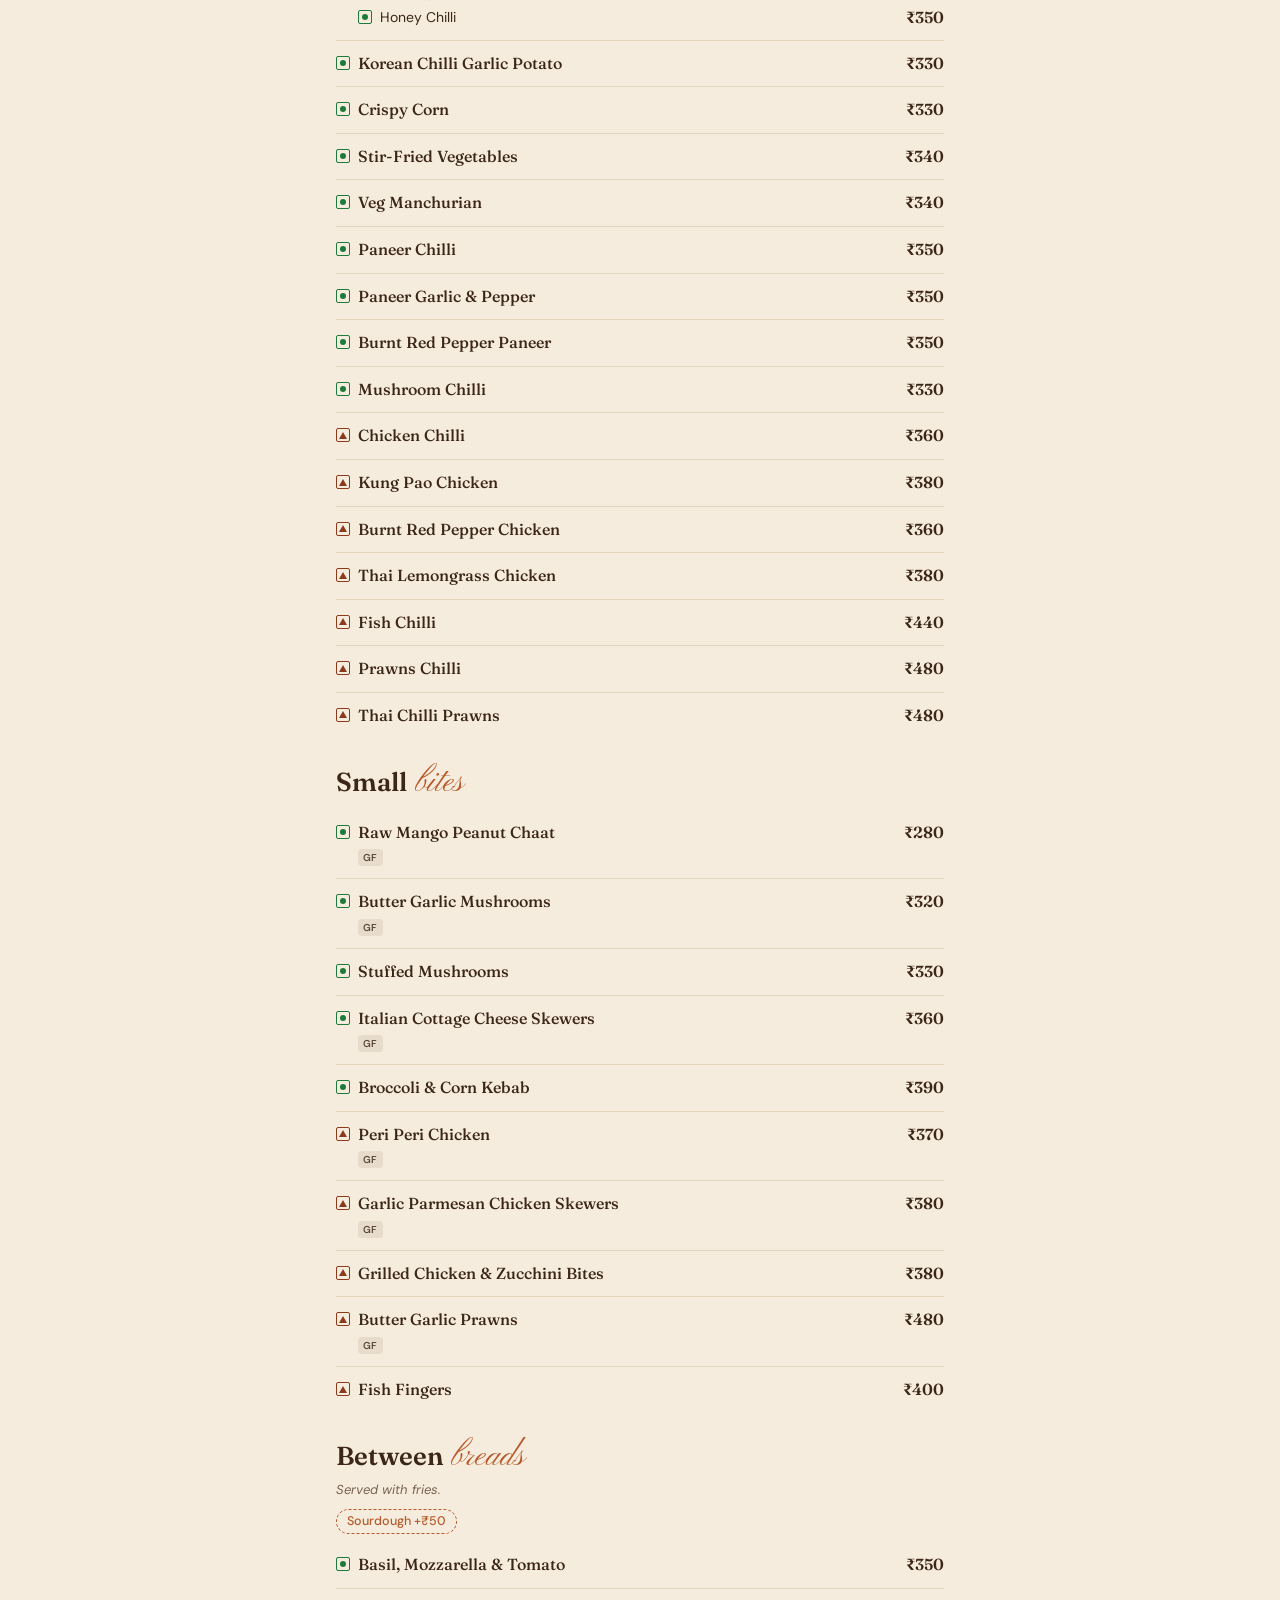
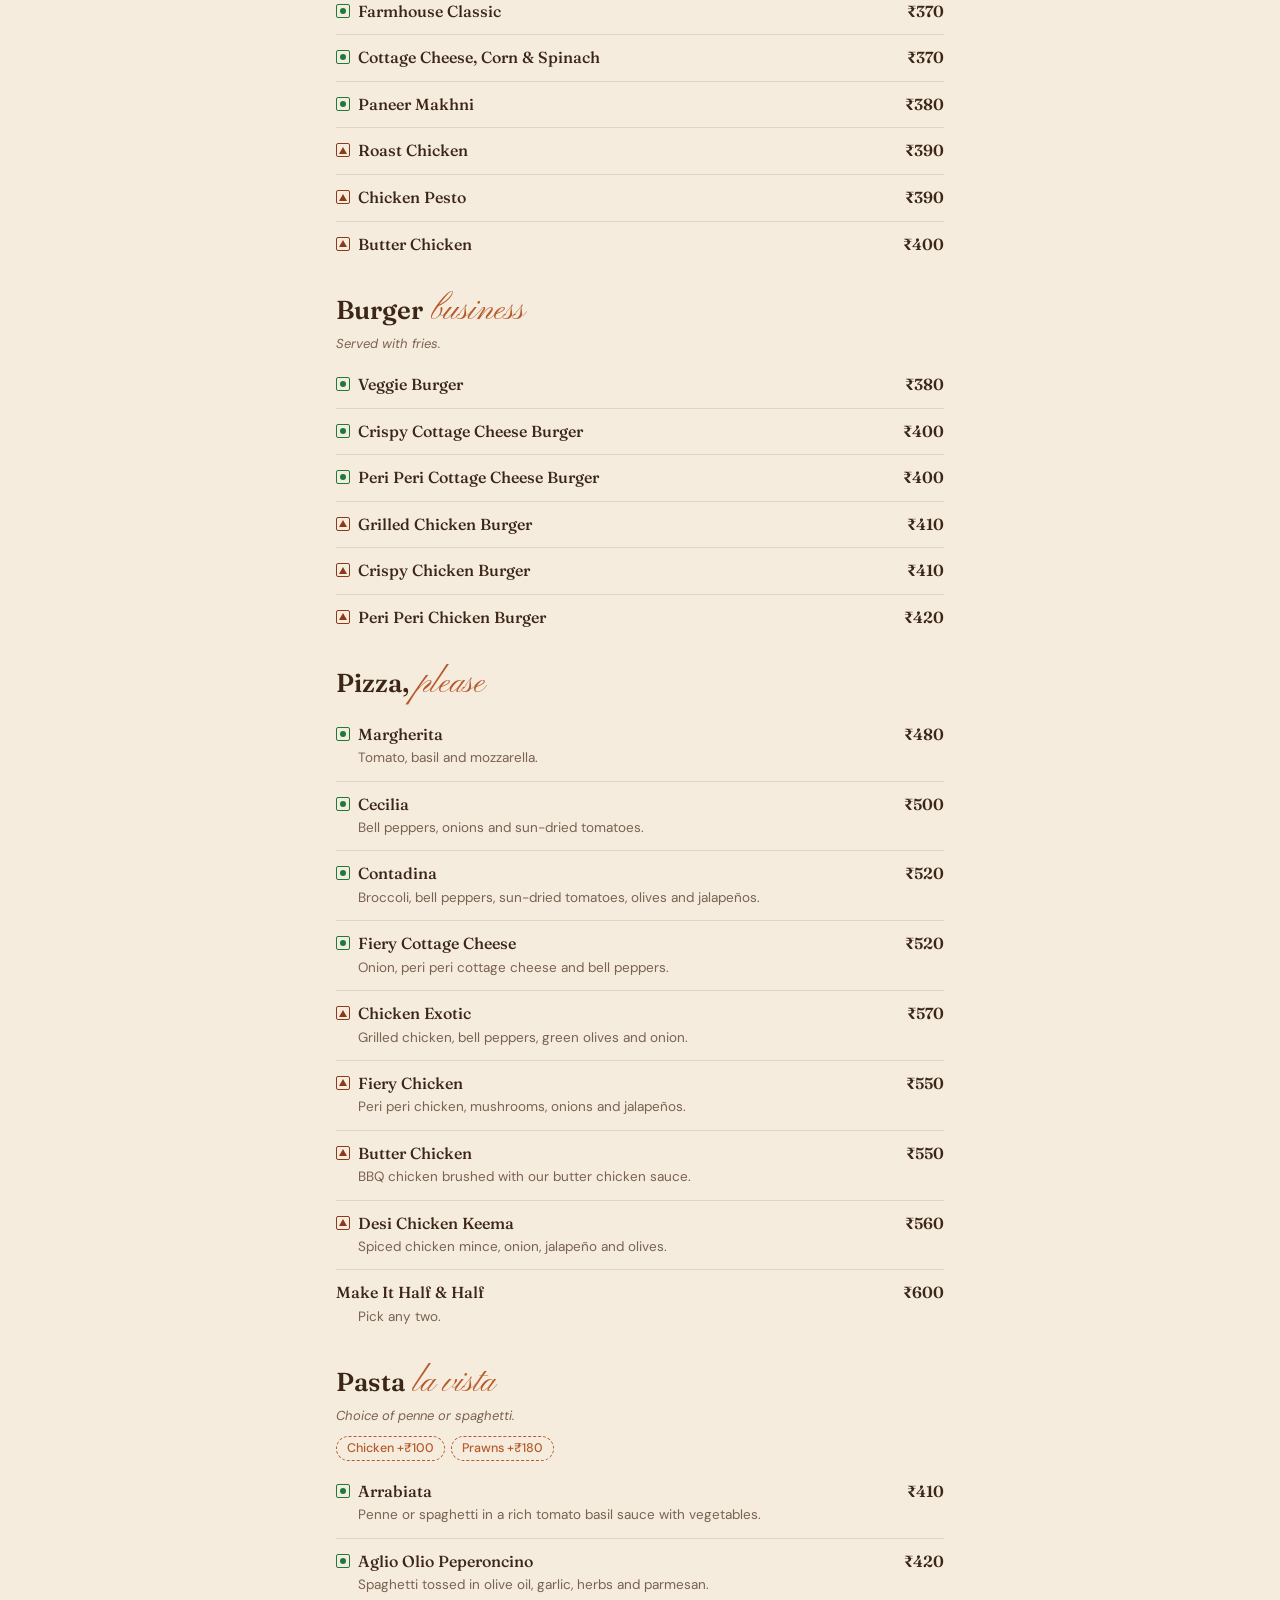
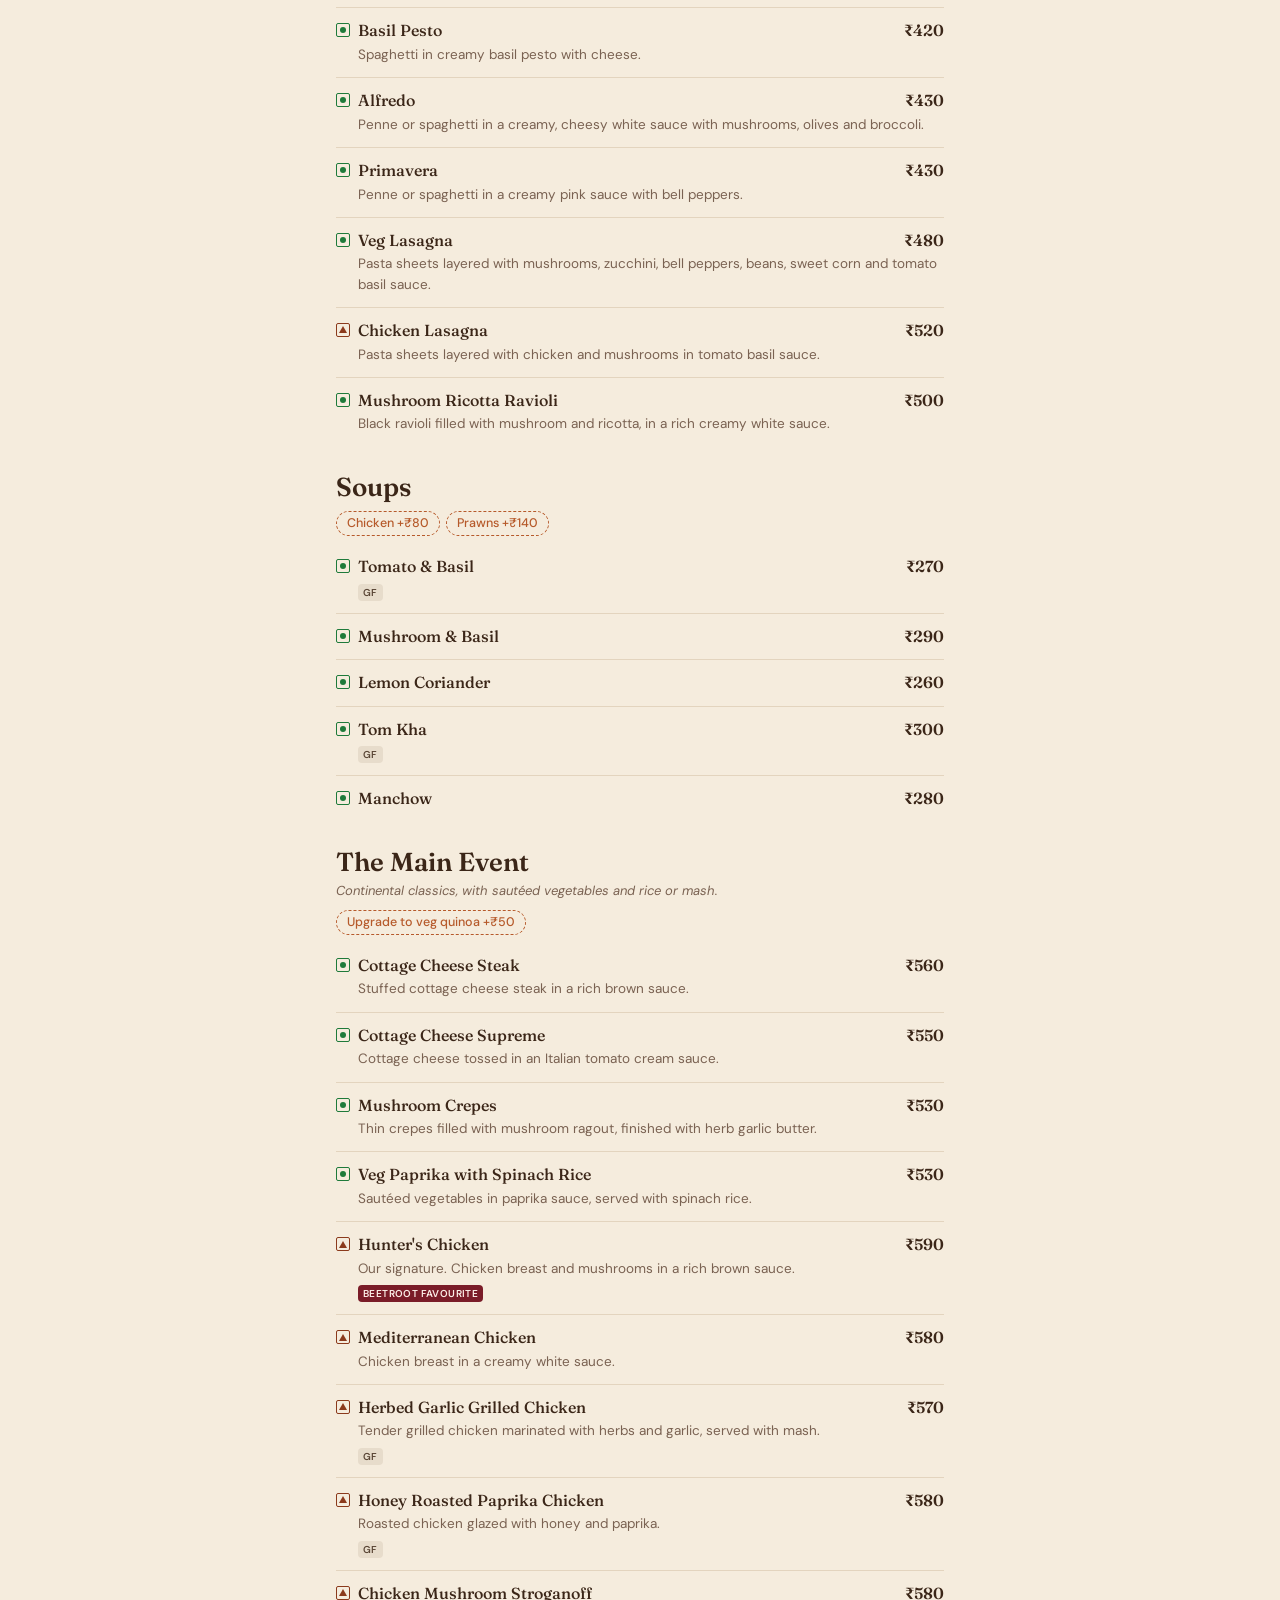
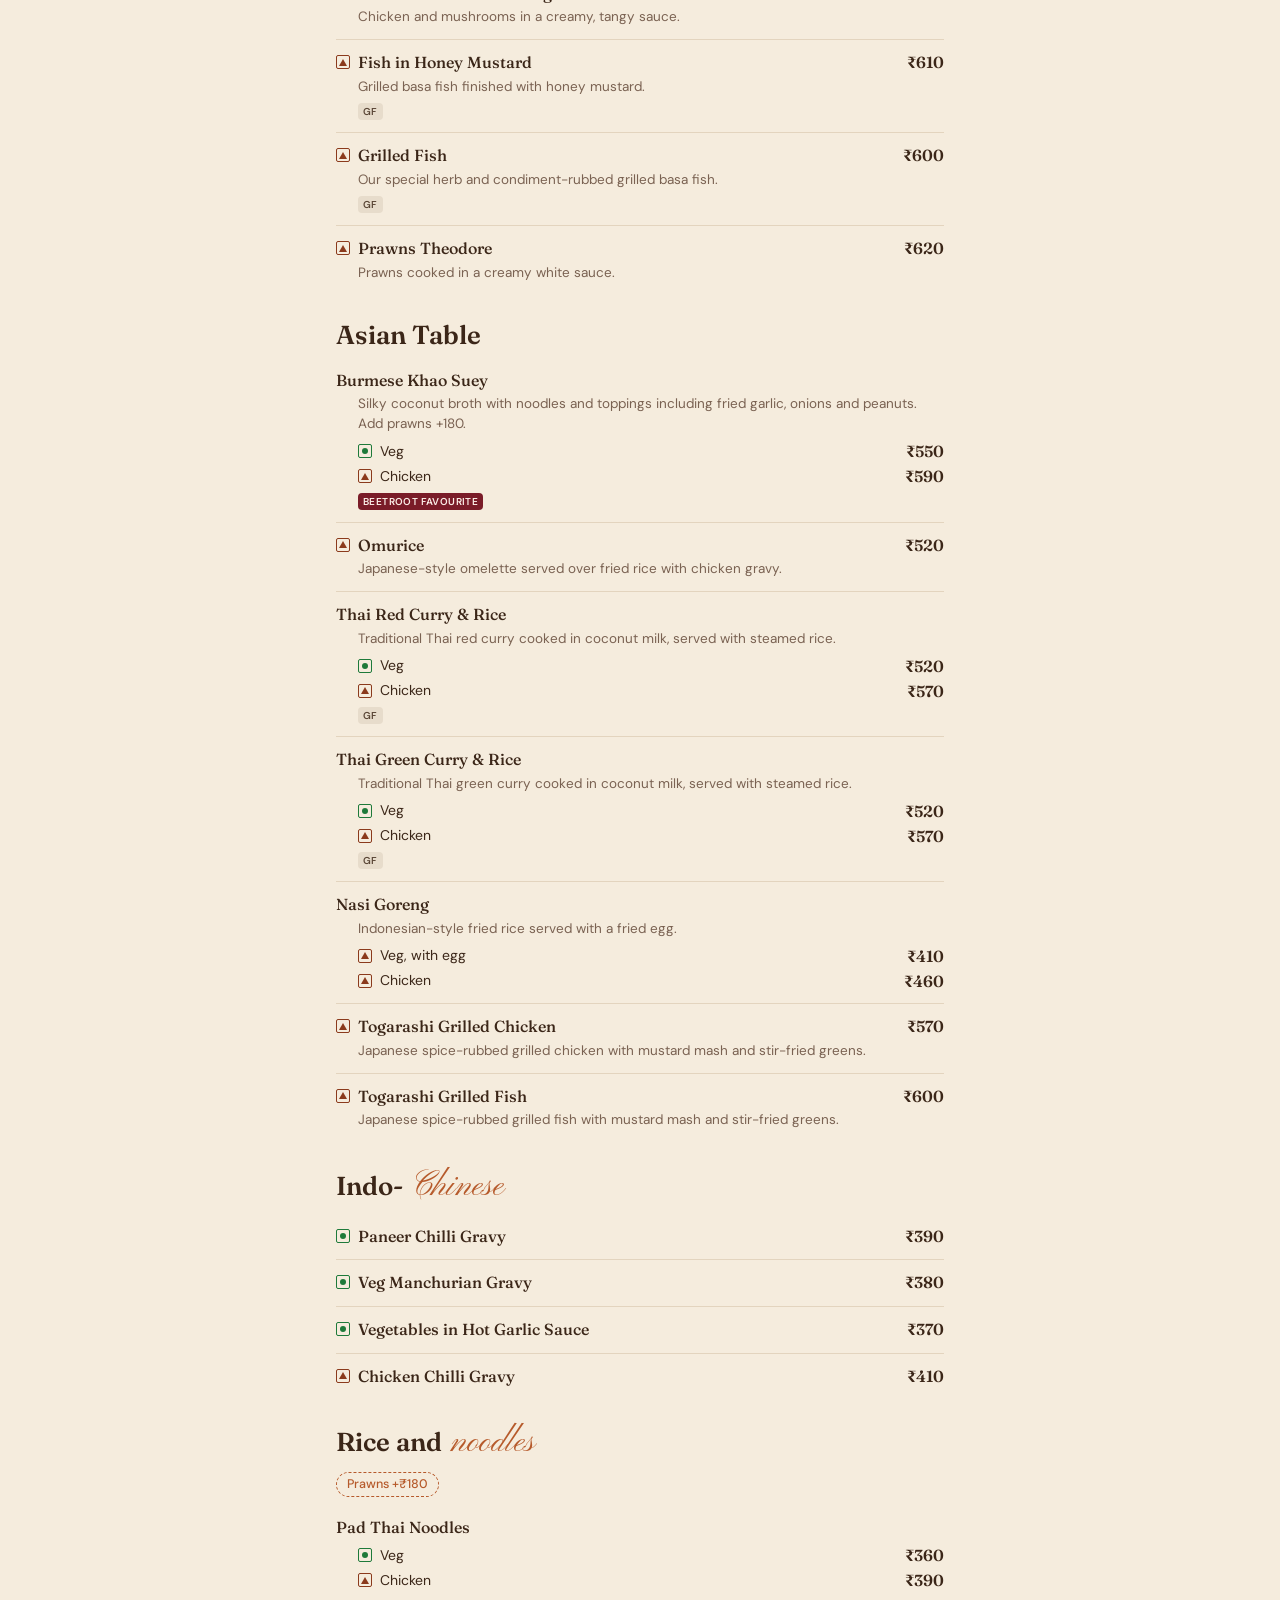
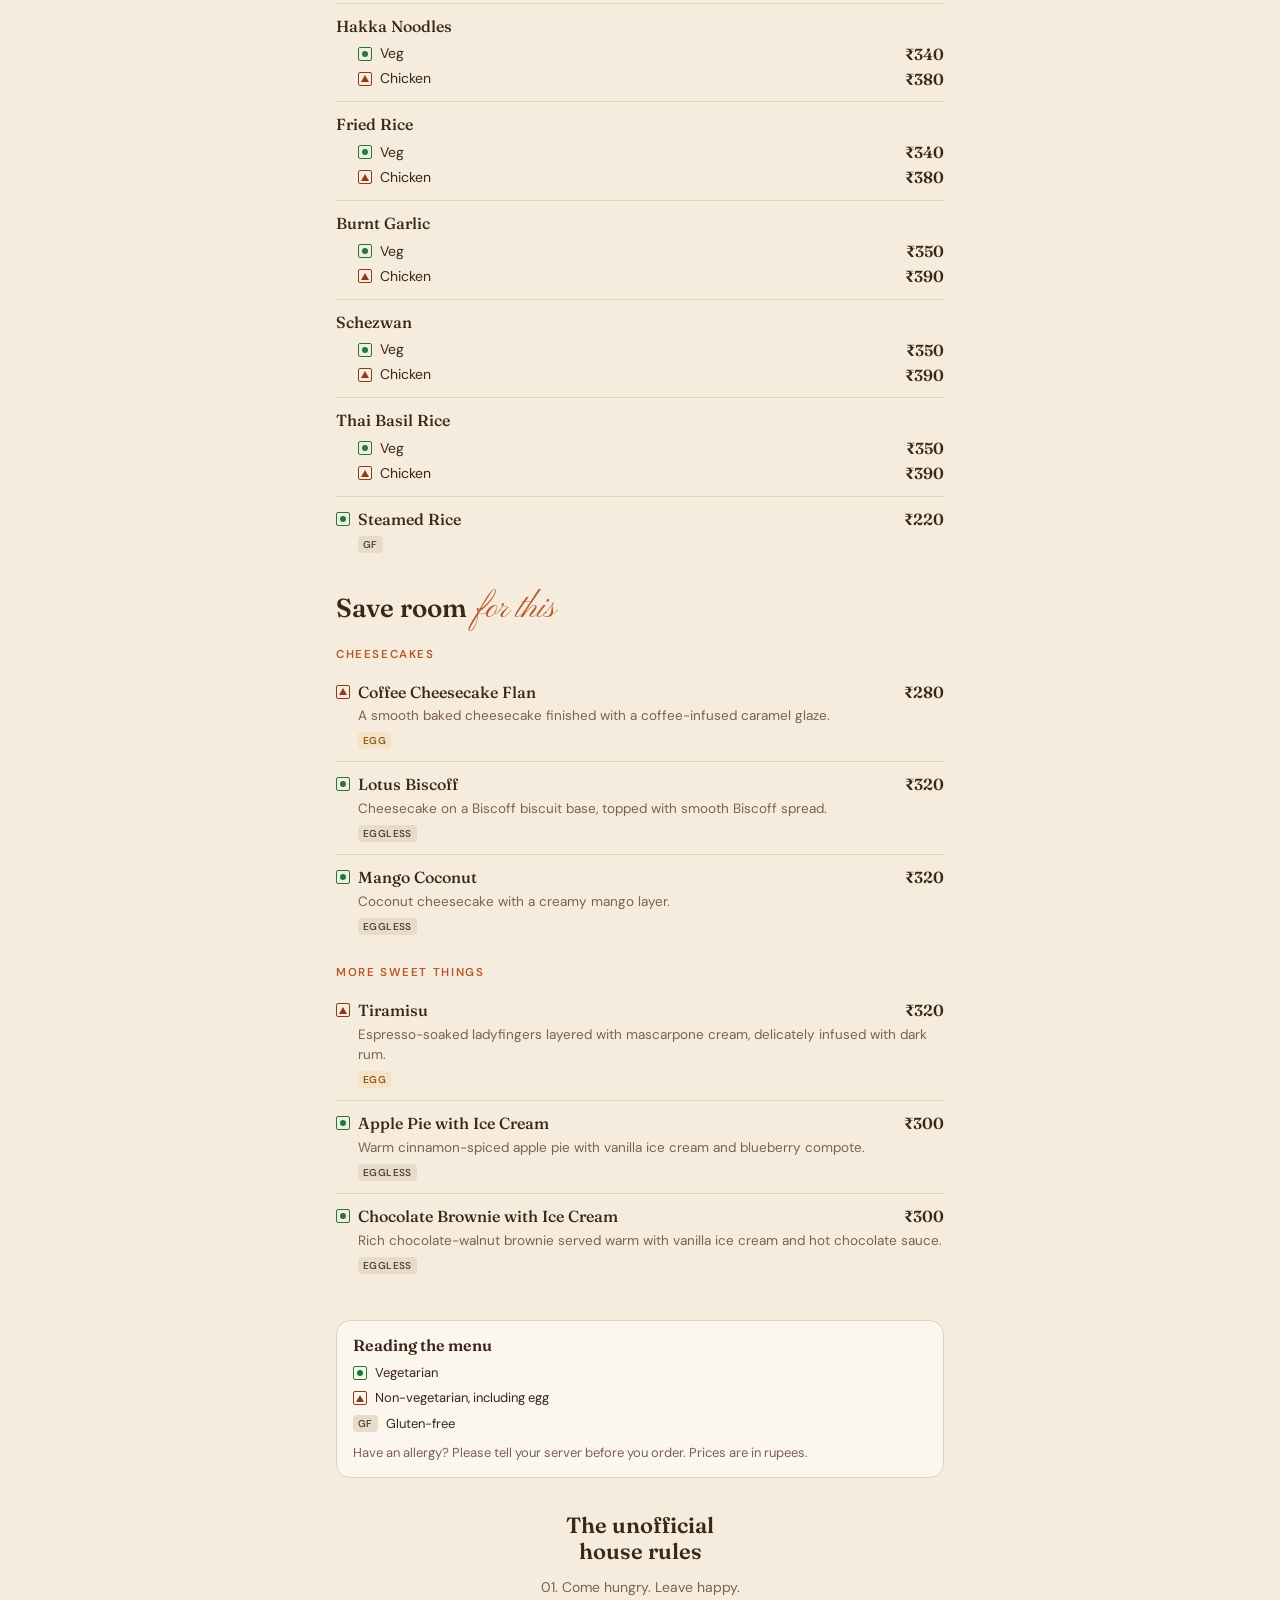
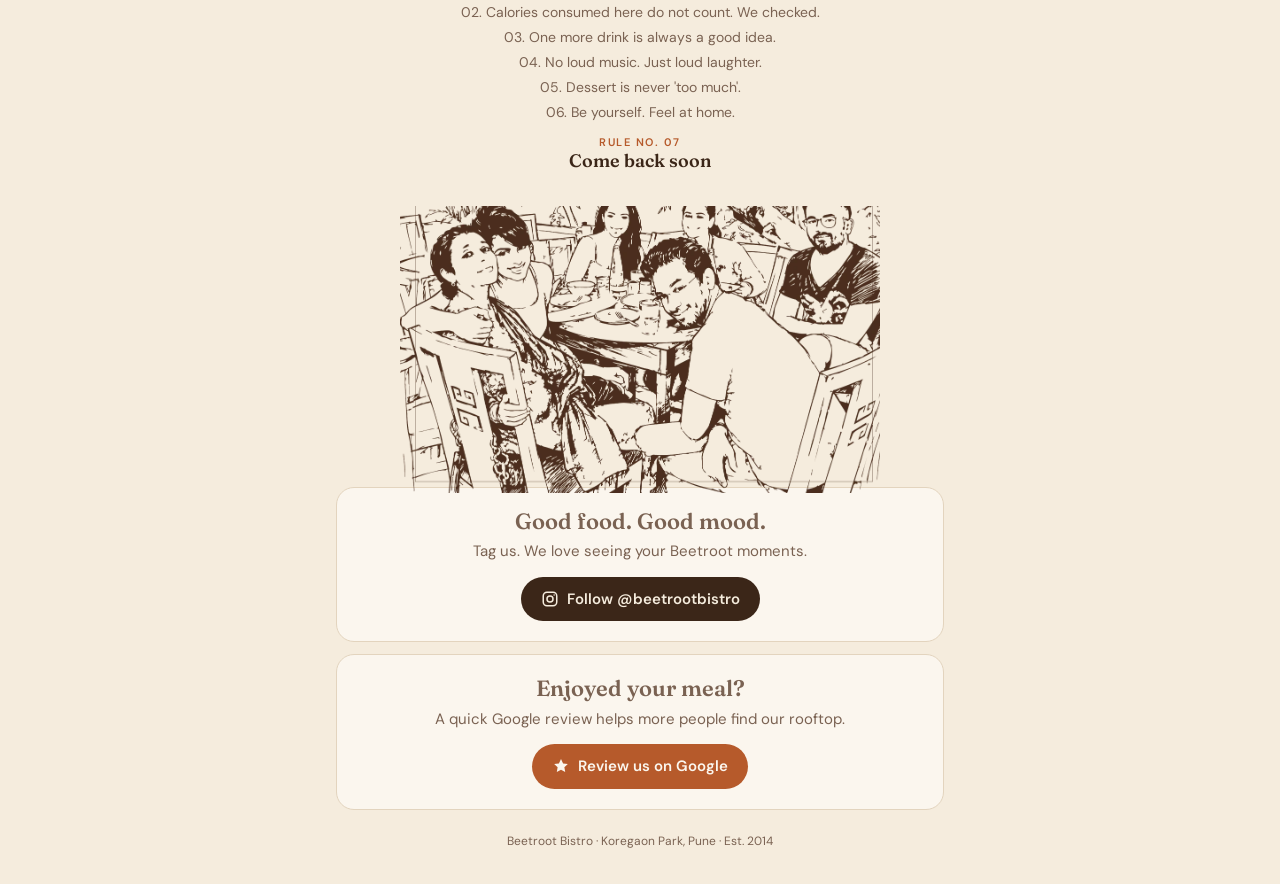
==== commit e680c503: "Beetroot Bistro menu: add Google review button" ====
--- a/beetroot-bistro/index.html
+++ b/beetroot-bistro/index.html
@@ -140,7 +140,6 @@
 .cols { display: flex; justify-content: flex-end; gap: 0; font-size: 11px; color: var(--muted); text-transform: uppercase; letter-spacing: .08em; margin-top: 8px; }
 .cols span { width: 66px; text-align: right; }
 .sec-art { margin: 16px 0 4px; border-radius: 14px; overflow: hidden; }
-.sec-art.card { background: #F5ECDD; padding: 10px; }
 .sec-art.ink img { max-height: 280px; margin: 0 auto; }
 .sec-art.side { float: right; width: 34%; max-width: 170px; margin: 4px 0 10px 14px; }
 .sec-art.side img { width: 100%; border-radius: 12px; }
@@ -189,8 +188,11 @@
   background: var(--ink); color: var(--bg); text-decoration: none; font-weight: 600;
 }
 .insta-btn svg { width: 18px; height: 18px; }
+.review-card { margin-top: 12px; }
+.review-btn { background: var(--accent); color: var(--card); }
+body.evening .review-btn { color: var(--bg); }
 footer { text-align: center; color: var(--muted); font-size: 12px; padding: 22px 16px 34px; }
-body.evening .sec-art.ink img { filter: invert(1) hue-rotate(180deg) brightness(1.05); }
+body.evening .sec-art.ink img, body.evening .insta .art { filter: invert(1) hue-rotate(180deg) brightness(1.05); }
 @media (prefers-reduced-motion: reduce) { .lights circle { animation: none; } html { scroll-behavior: auto; } body, .bar { transition: none; } }
 </style>
 </head>
@@ -264,6 +266,14 @@
       <a class="insta-btn" href="https://www.instagram.com/beetrootbistro/" target="_blank" rel="noopener">
         <svg viewBox="0 0 24 24" fill="none" stroke="currentColor" stroke-width="2" aria-hidden="true"><rect x="3" y="3" width="18" height="18" rx="5"/><circle cx="12" cy="12" r="4"/><circle cx="17.5" cy="6.5" r="1" fill="currentColor" stroke="none"/></svg>
         Follow @beetrootbistro
+      </a>
+    </div>
+    <div class="insta-card review-card">
+      <p class="big">Enjoyed your meal?</p>
+      <p>A quick Google review helps more people find our rooftop.</p>
+      <a class="insta-btn review-btn" href="https://www.google.com/search?q=Beetroot+Bistro+Koregaon+Park&amp;ludocid=13245718322122985094#lrd=0x3bc2c10784e4a2c1:0xb7d23ea299060e86,3" target="_blank" rel="noopener">
+        <svg viewBox="0 0 24 24" fill="currentColor" aria-hidden="true"><path d="M12 2.8l2.8 5.7 6.3.9-4.6 4.4 1.1 6.3L12 17.1l-5.6 3 1.1-6.3L2.9 9.4l6.3-.9z"/></svg>
+        Review us on Google
       </a>
     </div>
   </section>
@@ -504,7 +514,7 @@
     { n: "Yavasura Basil Peppercorn Mint", p: [230, 360], d: "A light witbier with basil and black peppercorns. Basil on the nose, balanced by the pepper." },
     { n: "Yavasura Crème Noir Stout", p: [230, 360], d: "Balanced bitterness with notes of dark chocolate and coffee. Contains lactose." },
   ]},
-  { id: "wine", nav: "Wine", title: "Wine", allG: 1, note: "All our wines are gluten-free.", art: { src: "art/vineyard.webp", alt: "Pen sketch of a vineyard and farmhouse", kind: "card" }, items: [
+  { id: "wine", nav: "Wine", title: "Wine", allG: 1, note: "All our wines are gluten-free.", items: [
     { sub: "Red", cols: ["Glass", "Bottle"] },
     { n: "House Wine (Virgin Hills)", p: [300, 1400], g: 1 },
     { n: "Shiraz (Sula)", p: [360, 1700], g: 1 },
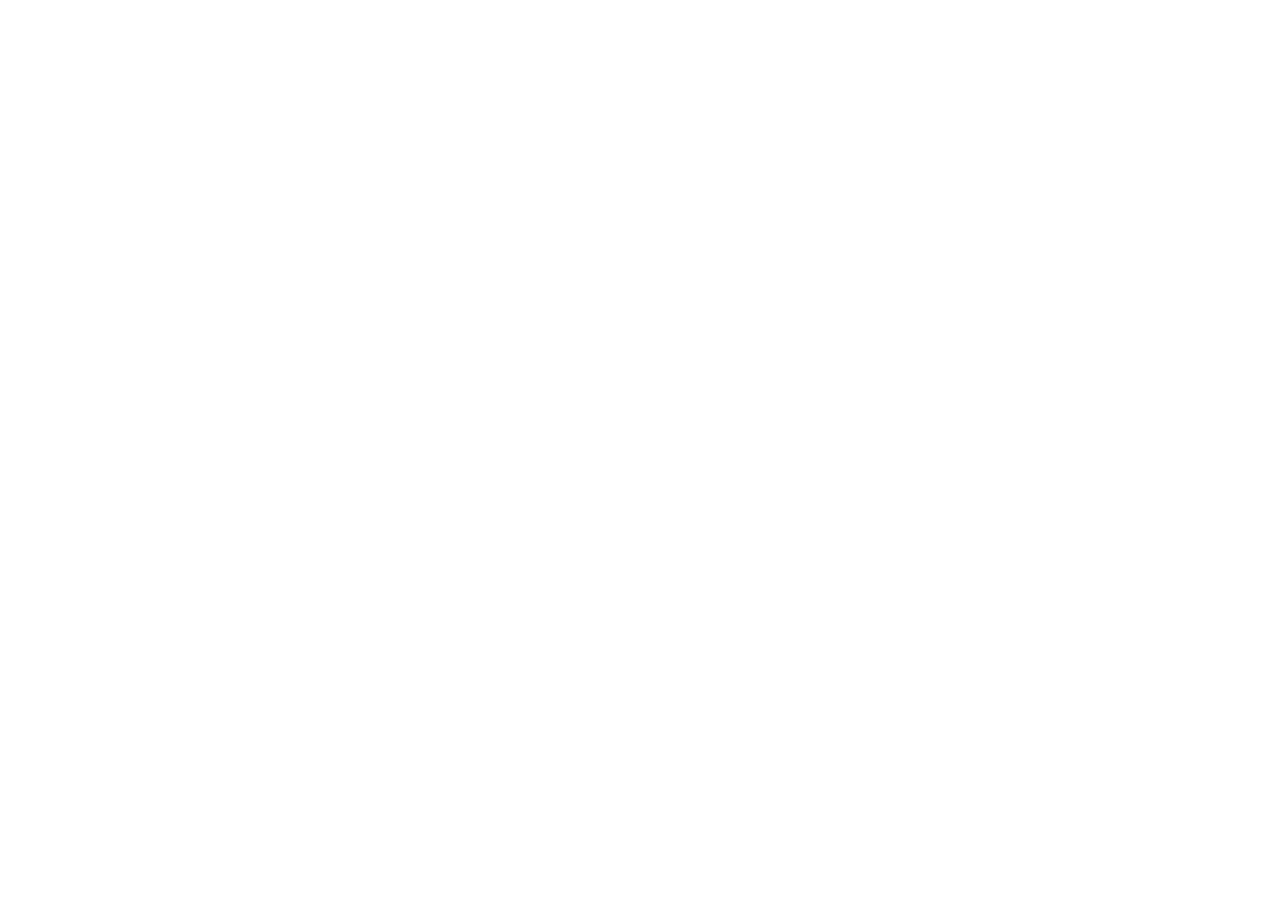
==== commit abe42ccc: "Send the old Beetroot Bistro link to menu.beetrootbistro.in" ====
--- a/beetroot-bistro/index.html
+++ b/beetroot-bistro/index.html
@@ -1,752 +1,8 @@
 <!doctype html>
-<html lang="en">
-<head>
-<meta charset="utf-8">
-<meta name="viewport" content="width=device-width, initial-scale=1, viewport-fit=cover">
+<html lang="en"><head><meta charset="utf-8">
 <title>Beetroot Bistro Menu</title>
-<meta name="description" content="Beetroot Bistro, a rooftop bistro in Koregaon Park, Pune. Browse the food and drinks menu.">
-<meta name="theme-color" content="#F5ECDD">
-<link rel="preconnect" href="https://fonts.googleapis.com">
-<link rel="preconnect" href="https://fonts.gstatic.com" crossorigin>
-<link href="https://fonts.googleapis.com/css2?family=Fraunces:opsz,wght@9..144,500;9..144,600&family=DM+Sans:ital,opsz,wght@0,9..40,400;0,9..40,500;0,9..40,600;1,9..40,400&family=Pinyon+Script&display=swap" rel="stylesheet">
-<style>
-:root {
-  /* Daytime on the rooftop: canopy cream, dark wood, lamp glow, terracotta wall */
-  --bg: #F5ECDD;
-  --card: #FBF6EE;
-  --ink: #3B2618;
-  --muted: #7A6252;
-  --line: #E3D4BE;
-  --accent: #B65A2B;      /* terracotta */
-  --glow: #E9A548;        /* paper lamp */
-  --beet: #7A1C28;
-  --chip-on: #3B2618;
-  --chip-on-text: #FBF6EE;
-  --veg: #1E7A3A;
-  --nonveg: #8B3A1C;
-  --tile-a: #2B201A;
-  --tile-b: #F5ECDD;
-  --art-ink: 1;
-}
-body.evening {
-  /* Drinks: the same rooftop after sunset, under the lamps */
-  --bg: #231711;
-  --card: #2E1F17;
-  --ink: #F6E8D0;
-  --muted: #C7AE92;
-  --line: #4A3426;
-  --accent: #F0A65A;
-  --glow: #F3B562;
-  --chip-on: #F3B562;
-  --chip-on-text: #231711;
-  --veg: #5CC77A;
-  --nonveg: #E0855C;
-  --tile-a: #F6E8D0;
-  --tile-b: #231711;
-}
-
-* { box-sizing: border-box; }
-html { scroll-behavior: smooth; -webkit-text-size-adjust: 100%; }
-body {
-  margin: 0; background: var(--bg); color: var(--ink);
-  font: 400 15px/1.5 "DM Sans", system-ui, sans-serif;
-  transition: background-color .4s ease, color .4s ease;
-}
-img { max-width: 100%; display: block; }
-button { font: inherit; color: inherit; }
-.wrap { max-width: 640px; margin: 0 auto; padding: 0 16px; }
-
-/* ---------- Hero ---------- */
-.hero { position: relative; text-align: center; padding: 28px 16px 0; overflow: hidden; }
-.lights { position: absolute; inset: 0 0 auto 0; height: 70px; pointer-events: none; }
-.lights path { fill: none; stroke: var(--muted); stroke-width: 1; opacity: .5; }
-.lights circle { fill: var(--glow); filter: drop-shadow(0 0 4px var(--glow)); animation: twinkle 3.2s ease-in-out infinite; }
-.lights circle:nth-child(3n) { animation-delay: 1.1s; }
-.lights circle:nth-child(3n+1) { animation-delay: 2.1s; }
-@keyframes twinkle { 50% { opacity: .55; } }
-.logo { width: 132px; margin: 22px auto 10px; position: relative; }
-.logo .cream { display: none; }
-body.evening .logo .ink { display: none; }
-body.evening .logo .cream { display: block; }
-.tagline {
-  font: 600 24px/1.15 Fraunces, Georgia, serif;
-  margin: 6px 0 0;
-}
-.script { font-family: "Pinyon Script", cursive; font-weight: 400; text-transform: none; letter-spacing: 0; color: var(--accent); }
-.tagline .script { font-size: 1.6em; line-height: .6; margin-left: 2px; }
-.intro { color: var(--muted); max-width: 30em; margin: 12px auto 0; font-size: 14px; }
-.cuisines { font-size: 12px; letter-spacing: .14em; text-transform: uppercase; color: var(--accent); margin: 14px 0 0; font-weight: 600; }
-.hero-art { margin: 18px auto 0; max-width: 520px; }
-body.evening .hero-art { opacity: .0; height: 0; margin: 0; }
-.tiles {
-  height: 14px; margin-top: 0;
-  background:
-    radial-gradient(circle at 50% 50%, var(--tile-b) 2.5px, transparent 3px) 0 0 / 14px 14px,
-    conic-gradient(from 45deg, var(--tile-a) 25%, var(--tile-b) 0 50%, var(--tile-a) 0 75%, var(--tile-b) 0) 0 0 / 14px 14px;
-  opacity: .9;
-}
-
-/* ---------- Sticky bar ---------- */
-.bar { position: sticky; top: 0; z-index: 10; background: var(--bg); border-bottom: 1px solid var(--line); transition: background-color .4s ease; }
-.tabs { display: grid; grid-template-columns: 1fr 1fr; gap: 6px; padding: 10px 0 8px; }
-.tab {
-  border: 1px solid var(--line); background: transparent; border-radius: 999px; padding: 9px 0;
-  font: 600 15px Fraunces, Georgia, serif; letter-spacing: .02em; cursor: pointer;
-}
-.tab[aria-selected="true"] { background: var(--chip-on); color: var(--chip-on-text); border-color: var(--chip-on); }
-.filters { display: flex; gap: 8px; padding-bottom: 10px; flex-wrap: wrap; }
-.filter {
-  display: inline-flex; align-items: center; gap: 8px; border: 1.5px solid var(--ink); background: var(--card);
-  border-radius: 10px; padding: 8px 14px 8px 10px; font-size: 14px; font-weight: 500; cursor: pointer;
-  box-shadow: 0 1px 0 rgba(59, 38, 24, .15);
-}
-.filter .box { width: 16px; height: 16px; border-radius: 4px; border: 1.5px solid currentColor; display: grid; place-items: center; flex: none; }
-.filter[aria-pressed="true"] { background: var(--chip-on); color: var(--chip-on-text); border-color: var(--chip-on); }
-.filter[aria-pressed="true"] .box { background: var(--chip-on-text); border-color: var(--chip-on-text); }
-.filter[aria-pressed="true"] .box::after { content: ""; width: 8px; height: 4px; border-left: 2px solid var(--chip-on); border-bottom: 2px solid var(--chip-on); transform: rotate(-45deg) translate(1px, -1px); }
-.filter[hidden] { display: none; }
-.cats {
-  display: flex; gap: 20px; overflow-x: auto; scrollbar-width: none; margin: 0 -16px; padding: 2px 16px 0;
-  -webkit-mask-image: linear-gradient(90deg, #000 85%, transparent); mask-image: linear-gradient(90deg, #000 85%, transparent);
-}
-.cats::-webkit-scrollbar { display: none; }
-.cat { flex: none; border: 0; border-bottom: 2px solid transparent; background: none; padding: 4px 0 8px; font-size: 15px; cursor: pointer; white-space: nowrap; color: var(--muted); }
-.cat.on { color: var(--ink); border-bottom-color: var(--accent); }
-
-/* ---------- Marks ---------- */
-.mark { width: 14px; height: 14px; border: 1.5px solid var(--veg); border-radius: 2px; display: inline-grid; place-items: center; flex: none; }
-.mark::after { content: ""; width: 6px; height: 6px; border-radius: 50%; background: var(--veg); }
-.mark.nv { border-color: var(--nonveg); }
-.mark.nv::after { border-radius: 0; width: 0; height: 0; background: none; border-left: 4px solid transparent; border-right: 4px solid transparent; border-bottom: 7px solid var(--nonveg); }
-.badge { display: inline-flex; align-items: center; justify-content: center; font-size: 10px; font-weight: 600; letter-spacing: .04em; border-radius: 4px; padding: 1px 5px; line-height: 1.5; text-transform: uppercase; }
-.b-g { background: #E7DCCB; color: #5A4636; }
-.b-e { background: #F6E3C7; color: #8B5A1C; }
-.b-fav { background: var(--beet); color: #FBEDE6; }
-body.evening .b-g { background: #3F3128; color: #E2CFB8; }
-
-/* ---------- Sections ---------- */
-main { padding-bottom: 24px; }
-.panel[hidden] { display: none; }
-section.cat-sec { padding-top: 26px; scroll-margin-top: 150px; }
-.sec-head { display: flex; align-items: baseline; gap: 8px; flex-wrap: wrap; }
-.sec-head h2 {
-  margin: 0; font: 600 26px/1.1 Fraunces, Georgia, serif;
-}
-.sec-head h2 .script { font-size: 1.3em; margin-left: 2px; }
-.sec-note { color: var(--muted); font-size: 13px; margin: 4px 0 0; font-style: italic; }
-.addons { display: flex; flex-wrap: wrap; gap: 6px; margin: 10px 0 0; padding: 0; list-style: none; }
-.addons li { border: 1px dashed var(--accent); color: var(--accent); border-radius: 999px; padding: 2px 10px; font-size: 12.5px; font-weight: 500; }
-.sub { margin: 18px 0 2px; font: 600 11.5px "DM Sans", sans-serif; letter-spacing: .14em; text-transform: uppercase; color: var(--accent); }
-.cols { display: flex; justify-content: flex-end; gap: 0; font-size: 11px; color: var(--muted); text-transform: uppercase; letter-spacing: .08em; margin-top: 8px; }
-.cols span { width: 66px; text-align: right; }
-.sec-art { margin: 16px 0 4px; border-radius: 14px; overflow: hidden; }
-.sec-art.ink img { max-height: 280px; margin: 0 auto; }
-.sec-art.side { float: right; width: 34%; max-width: 170px; margin: 4px 0 10px 14px; }
-.sec-art.side img { width: 100%; border-radius: 12px; }
-.cat-sec::after { content: ""; display: block; clear: both; }
-
-.items { list-style: none; margin: 8px 0 0; padding: 0; }
-.item { padding: 12px 0; border-bottom: 1px solid var(--line); }
-.item:last-child { border-bottom: 0; }
-.row { display: flex; align-items: flex-start; gap: 8px; }
-.row .mark { margin-top: 3px; }
-.name { flex: 1; font: 500 16px/1.35 Fraunces, Georgia, serif; }
-.name .badge { margin-left: 4px; vertical-align: 2px; }
-.price { font: 600 16px Fraunces, Georgia, serif; font-variant-numeric: tabular-nums; white-space: nowrap; }
-.prices { display: flex; }
-.prices span { width: 66px; text-align: right; font: 600 16px Fraunces, Georgia, serif; font-variant-numeric: tabular-nums; }
-.desc { color: var(--muted); font-size: 13.5px; margin: 3px 0 0 22px; }
-.drinks .desc, .drinks .tags { margin-left: 0; }
-.tags { display: flex; gap: 4px; flex-wrap: wrap; margin: 6px 0 0 22px; }
-.variants { margin: 6px 0 0 22px; display: grid; gap: 4px; }
-.variant { display: flex; align-items: center; gap: 8px; font-size: 14px; }
-.variant .vname { flex: 1; }
-.variant[hidden] { display: none; }
-
-.empty { text-align: center; color: var(--muted); padding: 40px 0; }
-
-/* ---------- Footer ---------- */
-.key { margin-top: 34px; background: var(--card); border: 1px solid var(--line); border-radius: 14px; padding: 14px 16px; font-size: 13px; }
-.key h3 { margin: 0 0 8px; font: 600 16px Fraunces, Georgia, serif; }
-.key ul { list-style: none; margin: 0; padding: 0; display: grid; gap: 6px; }
-.key li { display: flex; align-items: center; gap: 8px; }
-.key p { margin: 10px 0 0; color: var(--muted); }
-.rules { text-align: center; margin-top: 34px; }
-.rules h3 { margin: 0; font: 600 22px/1.2 Fraunces, Georgia, serif; }
-.rules ol { list-style: none; padding: 0; margin: 12px 0 0; color: var(--muted); font-size: 14px; display: grid; gap: 4px; }
-.rules .seven { margin-top: 12px; font: 600 18px Fraunces, Georgia, serif; }
-.rules .seven small { display: block; text-transform: uppercase; font: 600 11px "DM Sans", sans-serif; letter-spacing: .14em; color: var(--accent); }
-.insta { margin-top: 34px; text-align: center; }
-.insta .art { margin: 0 auto; max-width: 480px; }
-.insta-card {
-  margin-top: -6px; background: var(--card); border: 1px solid var(--line); border-radius: 18px; padding: 20px 16px;
-}
-.insta-card .big { font: 600 22px/1.2 Fraunces, Georgia, serif; margin: 0; }
-.insta-card p { margin: 6px 0 0; color: var(--muted); }
-.insta-btn {
-  display: inline-flex; align-items: center; gap: 8px; margin-top: 14px; padding: 11px 20px; border-radius: 999px;
-  background: var(--ink); color: var(--bg); text-decoration: none; font-weight: 600;
-}
-.insta-btn svg { width: 18px; height: 18px; }
-.review-card { margin-top: 12px; }
-.review-btn { background: var(--accent); color: var(--card); }
-body.evening .review-btn { color: var(--bg); }
-footer { text-align: center; color: var(--muted); font-size: 12px; padding: 22px 16px 34px; }
-body.evening .sec-art.ink img, body.evening .insta .art { filter: invert(1) hue-rotate(180deg) brightness(1.05); }
-@media (prefers-reduced-motion: reduce) { .lights circle { animation: none; } html { scroll-behavior: auto; } body, .bar { transition: none; } }
-</style>
-</head>
-<body>
-
-<header class="hero">
-  <svg class="lights" viewBox="0 0 400 70" preserveAspectRatio="none" aria-hidden="true">
-    <path d="M0 8 Q 100 52 200 14 T 400 10"/>
-    <circle cx="24" cy="15" r="2.6"/><circle cx="58" cy="27" r="2.6"/><circle cx="94" cy="35" r="2.6"/>
-    <circle cx="130" cy="34" r="2.6"/><circle cx="166" cy="25" r="2.6"/><circle cx="204" cy="14" r="2.6"/>
-    <circle cx="242" cy="8" r="2.6"/><circle cx="280" cy="8" r="2.6"/><circle cx="318" cy="11" r="2.6"/>
-    <circle cx="356" cy="13" r="2.6"/><circle cx="390" cy="11" r="2.6"/>
-  </svg>
-  <div class="logo">
-    <img class="ink" src="art/logo-ink.png" alt="Beetroot Bistro, established 2014">
-    <img class="cream" src="art/logo-cream.png" alt="" aria-hidden="true">
-  </div>
-  <p class="tagline">A little above,<br>a lot of <span class="script">good</span></p>
-  <p class="intro">A breezy rooftop in the greenery of Koregaon Park. Come for brunch, a quick bite, a hearty meal, or just coffee and conversation.</p>
-  <p class="cuisines">Italian · Continental · Asian · Coffee · Bakes</p>
-  <img class="hero-art" src="art/rooftop.png" alt="Pen sketch of the rooftop: tables under umbrellas and trees">
-</header>
-<div class="tiles" aria-hidden="true"></div>
-
-<div class="bar">
-  <div class="wrap">
-    <div class="tabs" role="tablist">
-      <button class="tab" role="tab" id="tab-food" aria-selected="true" aria-controls="food">Food</button>
-      <button class="tab" role="tab" id="tab-drinks" aria-selected="false" aria-controls="drinks">Drinks</button>
-    </div>
-    <div class="filters" aria-label="Filters">
-      <button class="filter" data-f="veg" aria-pressed="false"><span class="box" aria-hidden="true"></span>Veg only</button>
-      <button class="filter" data-f="gf" aria-pressed="false"><span class="box" aria-hidden="true"></span>Gluten-free</button>
-    </div>
-    <nav class="cats" id="cats" aria-label="Menu sections"></nav>
-  </div>
-</div>
-
-<main class="wrap">
-  <div class="panel" id="food" role="tabpanel" aria-labelledby="tab-food"></div>
-  <div class="panel drinks" id="drinks" role="tabpanel" aria-labelledby="tab-drinks" hidden></div>
-
-  <aside class="key" aria-label="How to read this menu">
-    <h3>Reading the menu</h3>
-    <ul>
-      <li><span class="mark"></span> Vegetarian</li>
-      <li><span class="mark nv"></span> Non-vegetarian, including egg</li>
-      <li><span class="badge b-g">GF</span> Gluten-free</li>
-    </ul>
-    <p>Have an allergy? Please tell your server before you order. Prices are in rupees.</p>
-  </aside>
-
-  <section class="rules" aria-label="House rules">
-    <h3>The unofficial<br>house rules</h3>
-    <ol>
-      <li>01. Come hungry. Leave happy.</li>
-      <li>02. Calories consumed here do not count. We checked.</li>
-      <li>03. One more drink is always a good idea.</li>
-      <li>04. No loud music. Just loud laughter.</li>
-      <li>05. Dessert is never 'too much'.</li>
-      <li>06. Be yourself. Feel at home.</li>
-    </ol>
-    <p class="seven"><small>Rule no. 07</small>Come back soon</p>
-  </section>
-
-  <section class="insta" aria-label="Instagram">
-    <img class="art" src="art/crowd.webp" alt="Pen sketch of friends sharing a table at Beetroot Bistro">
-    <div class="insta-card">
-      <p class="big">Good food. Good mood.</p>
-      <p>Tag us. We love seeing your Beetroot moments.</p>
-      <a class="insta-btn" href="https://www.instagram.com/beetrootbistro/" target="_blank" rel="noopener">
-        <svg viewBox="0 0 24 24" fill="none" stroke="currentColor" stroke-width="2" aria-hidden="true"><rect x="3" y="3" width="18" height="18" rx="5"/><circle cx="12" cy="12" r="4"/><circle cx="17.5" cy="6.5" r="1" fill="currentColor" stroke="none"/></svg>
-        Follow @beetrootbistro
-      </a>
-    </div>
-    <div class="insta-card review-card">
-      <p class="big">Enjoyed your meal?</p>
-      <p>A quick Google review helps more people find our rooftop.</p>
-      <a class="insta-btn review-btn" href="https://www.google.com/search?q=Beetroot+Bistro+Koregaon+Park&amp;ludocid=13245718322122985094#lrd=0x3bc2c10784e4a2c1:0xb7d23ea299060e86,3" target="_blank" rel="noopener">
-        <svg viewBox="0 0 24 24" fill="currentColor" aria-hidden="true"><path d="M12 2.8l2.8 5.7 6.3.9-4.6 4.4 1.1 6.3L12 17.1l-5.6 3 1.1-6.3L2.9 9.4l6.3-.9z"/></svg>
-        Review us on Google
-      </a>
-    </div>
-  </section>
-</main>
-<footer>Beetroot Bistro · Koregaon Park, Pune · Est. 2014</footer>
-
-<script>
-/*
-  Menu data. Each item:
-    n: name, p: price (or [a, b] for two columns), d: description
-    t: "v" veg, "nv" non-veg, "e" contains egg (shown as non-veg)
-    g: 1 gluten-free, fav: 1 Beetroot favourite
-    vars: [[label, price, type], ...] for dishes sold in versions (paneer / chicken)
-  Section fields: id, title, script (the script word), note, addons, cols, art, sub (sub-headings)
-  GLUTEN-FREE MARKS ARE DRAFTS. Confirm with the owner before this goes live.
-*/
-const FOOD = [
-  { id: "salads", nav: "Salads", title: "Salad", script: "days", addons: ["Paneer +80", "Chicken +100"], items: [
-    { n: "House Caesar", p: 280, t: "v", d: "Lettuce, croutons and parmesan in mayo dressing." },
-    { n: "Quinoa Watermelon Feta Salad", p: 360, t: "v", g: 1, d: "Watermelon, apple, cashew nuts, bell pepper, cucumber, feta and quinoa with balsamic glaze." },
-    { n: "Edamame Quinoa Salad", p: 380, t: "v", d: "Cucumber, coleslaw mix, edamame, peanuts, quinoa and sesame in Asian dressing." },
-    { n: "Greek Style Avo Salad", g: 1, d: "Bell pepper, avocado, cucumber, cherry tomato and lettuce in lemon vinaigrette.", vars: [["Grilled Paneer", 360, "v"], ["Grilled Chicken", 390, "nv"]] },
-    { n: "Mexican Crunch", g: 1, d: "Avocado, beans, corn, edamame, onion and cherry tomato in chipotle dressing.", vars: [["Paneer", 360, "v"], ["Chicken", 390, "nv"]] },
-  ]},
-  { id: "platter", nav: "Protein platter", title: "Protein", script: "power", titleAfter: "Platter", items: [
-    { n: "Protein Platter", d: "Avocado salad, veg quinoa, edamame, falafel and hummus.", vars: [["Grilled Paneer", 630, "v"], ["Grilled Chicken", 650, "nv"]] },
-  ]},
-  { id: "eggs", nav: "Eggs", noEggTag: 1, title: "Eggs,", script: "actually", note: "Served with salad and garlic bread.", addons: ["Sourdough +50", "Cheese +50"], items: [
-    { n: "Sunny Side Up, Turkish Style", p: 320, t: "e", d: "Fried eggs with garlicky Greek yoghurt, chilli butter and fresh herbs." },
-    { n: "Parsi Egg Akuri", p: 300, t: "e", d: "Soft-scrambled eggs with onions, tomatoes, chillies and spices." },
-    { n: "Tornado Eggs", p: 280, t: "e", d: "Fluffy scrambled eggs with a delicate swirl, served on sourdough." },
-    { sub: "Stuffed Omelette", subNote: "Omelette with your choice of filling." },
-    { n: "Farmhouse", p: 320, t: "e" },
-    { n: "Mushroom & Spinach", p: 310, t: "e" },
-    { n: "Chicken & Cheese", p: 360, t: "nv" },
-    { sub: "Simple Eggs, Your Way", subNote: "Sunny side up, fried, scrambled or omelette." },
-    { n: "Plain", p: 250, t: "e" },
-    { n: "Masala", p: 300, t: "e" },
-  ]},
-  { id: "toasts", nav: "Avocado toasts", title: "Avocado", script: "open", titleAfter: "Toasts", note: "Served on toasted sourdough, with salad.", items: [
-    { n: "Caprese Avo Toast", p: 390, t: "v", d: "Guacamole, cherry tomato, basil and fresh mozzarella with balsamic glaze." },
-    { n: "Avocado Hummus Toast", p: 380, t: "v", d: "Creamy hummus layered with sliced avocado and a drizzle of olive oil." },
-    { n: "Guac & Egg", p: 370, t: "e", d: "Guacamole topped with a fried egg and chilli oil." },
-    { n: "Spicy Chicken Avocado Toast", p: 450, t: "nv", d: "Guacamole layered with spicy chicken chunks." },
-  ]},
-  { id: "favourites", nav: "Bistro favourites", title: "Bistro", script: "favourites", art: { src: "art/couple.png", alt: "Pen sketch of two friends talking at a rooftop table", kind: "ink" }, items: [
-    { n: "Jalapeño Cheese Poppers", p: 300, t: "v" },
-    { n: "Hummus & Pita", p: 320, t: "v" },
-    { n: "Falafel Platter", p: 400, t: "v" },
-    { n: "Honey Chilli Potato", p: 330, t: "v" },
-    { n: "Hummus Chicken", p: 420, t: "nv" },
-    { n: "Chicken Popcorn", p: 320, t: "nv" },
-    { n: "Sesame Fried Chicken", p: 370, t: "nv" },
-    { n: "Fish and Chips", p: 480, t: "nv" },
-    { sub: "Nachos" },
-    { n: "Veg Nachos", p: 380, t: "v" },
-    { n: "Chicken Nachos", p: 400, t: "nv" },
-    { sub: "Fries" },
-    { n: "Salted", p: 270, t: "v" },
-    { n: "Peri Peri", p: 280, t: "v" },
-    { n: "Cheese / Cheese Chilli", p: 350, t: "v" },
-    { n: "Chicken Loaded Cheese Fries", p: 390, t: "nv" },
-    { sub: "Potato Wedges" },
-    { n: "Herb & Garlic", p: 280, t: "v" },
-    { n: "Peri Peri Wedges", p: 280, t: "v" },
-    { sub: "Garlic Bread" },
-    { n: "Plain", p: 240, t: "v" },
-    { n: "Cheese / Cheese Chilli", p: 300, t: "v" },
-    { n: "Pull-Apart Cheese Chilli Garlic Bun", p: 290, t: "v" },
-    { sub: "Bruschetta" },
-    { n: "Classic", p: 300, t: "v" },
-    { n: "Pesto Tomato", p: 330, t: "v" },
-    { n: "Mushroom", p: 330, t: "v" },
-    { n: "Chicken", p: 360, t: "nv" },
-  ]},
-  { id: "wings", nav: "Wings", title: "Wings", script: "and things", items: [
-    { n: "Korean Gochujang Wings", p: 390, t: "nv" },
-    { n: "Honey Garlic Wings", p: 380, t: "nv" },
-    { n: "Crispy Chicken Pops", p: 380, t: "nv" },
-  ]},
-  { id: "wok", nav: "Wok", title: "From the", script: "wok", items: [
-    { n: "Lotus Stem", t: "v", vars: [["Crunchy", 320, "v"], ["Honey Chilli", 350, "v"]] },
-    { n: "Korean Chilli Garlic Potato", p: 330, t: "v" },
-    { n: "Crispy Corn", p: 330, t: "v" },
-    { n: "Stir-Fried Vegetables", p: 340, t: "v" },
-    { n: "Veg Manchurian", p: 340, t: "v" },
-    { n: "Paneer Chilli", p: 350, t: "v" },
-    { n: "Paneer Garlic & Pepper", p: 350, t: "v" },
-    { n: "Burnt Red Pepper Paneer", p: 350, t: "v" },
-    { n: "Mushroom Chilli", p: 330, t: "v" },
-    { n: "Chicken Chilli", p: 360, t: "nv" },
-    { n: "Kung Pao Chicken", p: 380, t: "nv" },
-    { n: "Burnt Red Pepper Chicken", p: 360, t: "nv" },
-    { n: "Thai Lemongrass Chicken", p: 380, t: "nv" },
-    { n: "Fish Chilli", p: 440, t: "nv" },
-    { n: "Prawns Chilli", p: 480, t: "nv" },
-    { n: "Thai Chilli Prawns", p: 480, t: "nv" },
-  ]},
-  { id: "bites", nav: "Small bites", title: "Small", script: "bites", items: [
-    { n: "Raw Mango Peanut Chaat", p: 280, t: "v", g: 1 },
-    { n: "Butter Garlic Mushrooms", p: 320, t: "v", g: 1 },
-    { n: "Stuffed Mushrooms", p: 330, t: "v" },
-    { n: "Italian Cottage Cheese Skewers", p: 360, t: "v", g: 1 },
-    { n: "Broccoli & Corn Kebab", p: 390, t: "v" },
-    { n: "Peri Peri Chicken", p: 370, t: "nv", g: 1 },
-    { n: "Garlic Parmesan Chicken Skewers", p: 380, t: "nv", g: 1 },
-    { n: "Grilled Chicken & Zucchini Bites", p: 380, t: "nv" },
-    { n: "Butter Garlic Prawns", p: 480, t: "nv", g: 1 },
-    { n: "Fish Fingers", p: 400, t: "nv" },
-  ]},
-  { id: "sandwiches", nav: "Sandwiches", title: "Between", script: "breads", note: "Served with fries.", addons: ["Sourdough +50"], items: [
-    { n: "Basil, Mozzarella & Tomato", p: 350, t: "v" },
-    { n: "Farmhouse Classic", p: 370, t: "v" },
-    { n: "Cottage Cheese, Corn & Spinach", p: 370, t: "v" },
-    { n: "Paneer Makhni", p: 380, t: "v" },
-    { n: "Roast Chicken", p: 390, t: "nv" },
-    { n: "Chicken Pesto", p: 390, t: "nv" },
-    { n: "Butter Chicken", p: 400, t: "nv" },
-  ]},
-  { id: "burgers", nav: "Burgers", title: "Burger", script: "business", note: "Served with fries.", items: [
-    { n: "Veggie Burger", p: 380, t: "v" },
-    { n: "Crispy Cottage Cheese Burger", p: 400, t: "v" },
-    { n: "Peri Peri Cottage Cheese Burger", p: 400, t: "v" },
-    { n: "Grilled Chicken Burger", p: 410, t: "nv" },
-    { n: "Crispy Chicken Burger", p: 410, t: "nv" },
-    { n: "Peri Peri Chicken Burger", p: 420, t: "nv" },
-  ]},
-  { id: "pizza", nav: "Pizza", title: "Pizza,", script: "please", items: [
-    { n: "Margherita", p: 480, t: "v", d: "Tomato, basil and mozzarella." },
-    { n: "Cecilia", p: 500, t: "v", d: "Bell peppers, onions and sun-dried tomatoes." },
-    { n: "Contadina", p: 520, t: "v", d: "Broccoli, bell peppers, sun-dried tomatoes, olives and jalapeños." },
-    { n: "Fiery Cottage Cheese", p: 520, t: "v", d: "Onion, peri peri cottage cheese and bell peppers." },
-    { n: "Chicken Exotic", p: 570, t: "nv", d: "Grilled chicken, bell peppers, green olives and onion." },
-    { n: "Fiery Chicken", p: 550, t: "nv", d: "Peri peri chicken, mushrooms, onions and jalapeños." },
-    { n: "Butter Chicken", p: 550, t: "nv", d: "BBQ chicken brushed with our butter chicken sauce." },
-    { n: "Desi Chicken Keema", p: 560, t: "nv", d: "Spiced chicken mince, onion, jalapeño and olives." },
-    { n: "Make It Half & Half", p: 600, d: "Pick any two." },
-  ]},
-  { id: "pasta", nav: "Pasta", title: "Pasta", script: "la vista", note: "Choice of penne or spaghetti.", addons: ["Chicken +100", "Prawns +180"], items: [
-    { n: "Arrabiata", p: 410, t: "v", d: "Penne or spaghetti in a rich tomato basil sauce with vegetables." },
-    { n: "Aglio Olio Peperoncino", p: 420, t: "v", d: "Spaghetti tossed in olive oil, garlic, herbs and parmesan." },
-    { n: "Basil Pesto", p: 420, t: "v", d: "Spaghetti in creamy basil pesto with cheese." },
-    { n: "Alfredo", p: 430, t: "v", d: "Penne or spaghetti in a creamy, cheesy white sauce with mushrooms, olives and broccoli." },
-    { n: "Primavera", p: 430, t: "v", d: "Penne or spaghetti in a creamy pink sauce with bell peppers." },
-    { n: "Veg Lasagna", p: 480, t: "v", d: "Pasta sheets layered with mushrooms, zucchini, bell peppers, beans, sweet corn and tomato basil sauce." },
-    { n: "Chicken Lasagna", p: 520, t: "nv", d: "Pasta sheets layered with chicken and mushrooms in tomato basil sauce." },
-    { n: "Mushroom Ricotta Ravioli", p: 500, t: "v", d: "Black ravioli filled with mushroom and ricotta, in a rich creamy white sauce." },
-  ]},
-  { id: "soups", nav: "Soups", title: "Soups", addons: ["Chicken +80", "Prawns +140"], items: [
-    { n: "Tomato & Basil", p: 270, t: "v", g: 1 },
-    { n: "Mushroom & Basil", p: 290, t: "v" },
-    { n: "Lemon Coriander", p: 260, t: "v" },
-    { n: "Tom Kha", p: 300, t: "v", g: 1 },
-    { n: "Manchow", p: 280, t: "v" },
-  ]},
-  { id: "mains", nav: "Mains", title: "The Main Event", note: "Continental classics, with sautéed vegetables and rice or mash.", addons: ["Upgrade to veg quinoa +50"], items: [
-    { n: "Cottage Cheese Steak", p: 560, t: "v", d: "Stuffed cottage cheese steak in a rich brown sauce." },
-    { n: "Cottage Cheese Supreme", p: 550, t: "v", d: "Cottage cheese tossed in an Italian tomato cream sauce." },
-    { n: "Mushroom Crepes", p: 530, t: "v", d: "Thin crepes filled with mushroom ragout, finished with herb garlic butter." },
-    { n: "Veg Paprika with Spinach Rice", p: 530, t: "v", d: "Sautéed vegetables in paprika sauce, served with spinach rice." },
-    { n: "Hunter's Chicken", p: 590, t: "nv", fav: 1, d: "Our signature. Chicken breast and mushrooms in a rich brown sauce." },
-    { n: "Mediterranean Chicken", p: 580, t: "nv", d: "Chicken breast in a creamy white sauce." },
-    { n: "Herbed Garlic Grilled Chicken", p: 570, t: "nv", g: 1, d: "Tender grilled chicken marinated with herbs and garlic, served with mash." },
-    { n: "Honey Roasted Paprika Chicken", p: 580, t: "nv", g: 1, d: "Roasted chicken glazed with honey and paprika." },
-    { n: "Chicken Mushroom Stroganoff", p: 580, t: "nv", d: "Chicken and mushrooms in a creamy, tangy sauce." },
-    { n: "Fish in Honey Mustard", p: 610, t: "nv", g: 1, d: "Grilled basa fish finished with honey mustard." },
-    { n: "Grilled Fish", p: 600, t: "nv", g: 1, d: "Our special herb and condiment-rubbed grilled basa fish." },
-    { n: "Prawns Theodore", p: 620, t: "nv", d: "Prawns cooked in a creamy white sauce." },
-  ]},
-  { id: "asian", nav: "Asian", title: "Asian Table", items: [
-    { n: "Burmese Khao Suey", fav: 1, d: "Silky coconut broth with noodles and toppings including fried garlic, onions and peanuts. Add prawns +180.", vars: [["Veg", 550, "v"], ["Chicken", 590, "nv"]] },
-    { n: "Omurice", p: 520, t: "nv", d: "Japanese-style omelette served over fried rice with chicken gravy." },
-    { n: "Thai Red Curry & Rice", g: 1, d: "Traditional Thai red curry cooked in coconut milk, served with steamed rice.", vars: [["Veg", 520, "v"], ["Chicken", 570, "nv"]] },
-    { n: "Thai Green Curry & Rice", g: 1, d: "Traditional Thai green curry cooked in coconut milk, served with steamed rice.", vars: [["Veg", 520, "v"], ["Chicken", 570, "nv"]] },
-    { n: "Nasi Goreng", d: "Indonesian-style fried rice served with a fried egg.", vars: [["Veg, with egg", 410, "e"], ["Chicken", 460, "nv"]] },
-    { n: "Togarashi Grilled Chicken", p: 570, t: "nv", d: "Japanese spice-rubbed grilled chicken with mustard mash and stir-fried greens." },
-    { n: "Togarashi Grilled Fish", p: 600, t: "nv", d: "Japanese spice-rubbed grilled fish with mustard mash and stir-fried greens." },
-  ]},
-  { id: "indo", nav: "Indo-Chinese", title: "Indo-", script: "Chinese", items: [
-    { n: "Paneer Chilli Gravy", p: 390, t: "v" },
-    { n: "Veg Manchurian Gravy", p: 380, t: "v" },
-    { n: "Vegetables in Hot Garlic Sauce", p: 370, t: "v" },
-    { n: "Chicken Chilli Gravy", p: 410, t: "nv" },
-  ]},
-  { id: "rice", nav: "Rice & noodles", title: "Rice and", script: "noodles", addons: ["Prawns +180"], items: [
-    { n: "Pad Thai Noodles", vars: [["Veg", 360, "v"], ["Chicken", 390, "nv"]] },
-    { n: "Hakka Noodles", vars: [["Veg", 340, "v"], ["Chicken", 380, "nv"]] },
-    { n: "Fried Rice", vars: [["Veg", 340, "v"], ["Chicken", 380, "nv"]] },
-    { n: "Burnt Garlic", vars: [["Veg", 350, "v"], ["Chicken", 390, "nv"]] },
-    { n: "Schezwan", vars: [["Veg", 350, "v"], ["Chicken", 390, "nv"]] },
-    { n: "Thai Basil Rice", vars: [["Veg", 350, "v"], ["Chicken", 390, "nv"]] },
-    { n: "Steamed Rice", p: 220, t: "v", g: 1 },
-  ]},
-  { id: "desserts", nav: "Desserts", title: "Save room", script: "for this", items: [
-    { sub: "Cheesecakes" },
-    { n: "Coffee Cheesecake Flan", p: 280, t: "e", d: "A smooth baked cheesecake finished with a coffee-infused caramel glaze." },
-    { n: "Lotus Biscoff", p: 320, t: "v", tag: "Eggless", d: "Cheesecake on a Biscoff biscuit base, topped with smooth Biscoff spread." },
-    { n: "Mango Coconut", p: 320, t: "v", tag: "Eggless", d: "Coconut cheesecake with a creamy mango layer." },
-    { sub: "More sweet things" },
-    { n: "Tiramisu", p: 320, t: "e", d: "Espresso-soaked ladyfingers layered with mascarpone cream, delicately infused with dark rum." },
-    { n: "Apple Pie with Ice Cream", p: 300, t: "v", tag: "Eggless", d: "Warm cinnamon-spiced apple pie with vanilla ice cream and blueberry compote." },
-    { n: "Chocolate Brownie with Ice Cream", p: 300, t: "v", tag: "Eggless", d: "Rich chocolate-walnut brownie served warm with vanilla ice cream and hot chocolate sauce." },
-  ]},
-];
-
-const DRINKS = [
-  { id: "cocktails", nav: "Cocktails", title: "Cocktails", items: [
-    { sub: "Beer cocktails" },
-    { n: "Classic Shandy", p: 300, d: "Beer meets lemonade. Simple, refreshing, timeless." },
-    { n: "Lemon Ginger Radler", p: 300, d: "Bright lemon, a little ginger and a whole lot of refreshment." },
-    { n: "Citrus Beer Spritzer", p: 300, d: "Beer and orange. A zesty drink." },
-    { n: "Spiced Beer Cooler", p: 300, d: "Beer, apple and a little cinnamon warmth." },
-    { sub: "Wine cocktails", cols: ["Glass", "Jug"] },
-    { n: "Classic Red Sangria", p: [330, 1700], g: 1, d: "Fruity, easy and made for long conversations." },
-    { n: "White Symphony Sangria", p: [330, 1700], g: 1, d: "Light, crisp and ready for a slow afternoon." },
-    { n: "Rosé Romance Sangria", p: [330, 1700], g: 1, d: "Pink, playful and made for good company." },
-    { n: "White Wine Mojito", p: [330, null], g: 1, d: "Wine meets mint, citrus and a little mojito magic." },
-  ]},
-  { id: "beer", nav: "Beer", title: "Beer", art: { src: "art/beer-hands.webp", alt: "Illustration of hands raising two beer bottles", kind: "side" }, items: [
-    { sub: "Bottled" },
-    { n: "Budweiser", p: 320 },
-    { n: "Kingfisher Ultra", p: 320 },
-    { n: "Heineken Silver", p: 320 },
-    { n: "Hoegaarden", p: 400 },
-    { n: "Corona", p: 400 },
-    { n: "People's Lager Beer (Goa)", p: 320 },
-    { sub: "Mead, bottled", subNote: "A honey-fermented drink, smooth and lightly sweet with floral, fruity notes." },
-    { n: "Moonshine Apple Cider", p: 310, g: 1 },
-    { n: "Moonshine Guava Chilli", p: 310, g: 1 },
-  ]},
-  { id: "tap", nav: "On tap", title: "On the", script: "tap", art: { src: "art/beer-tap.webp", alt: "Illustration of a beer tap filling a glass", kind: "side" }, items: [
-    { sub: "Draft beer" },
-    { n: "KF Premium", p: 230 },
-    { n: "KF Ultra", p: 250 },
-    { sub: "Craft beer", cols: ["250 ml", "500 ml"] },
-    { n: "Toit Tint-in-Wit", p: [230, 360], d: "A refreshing Belgian witbier with coriander and orange peel. Zesty, citrusy and smooth." },
-    { n: "Toit Hefeweizen", p: [230, 360], d: "A full-bodied, refreshing wheat ale with low to moderate banana and clove flavour." },
-    { n: "Yavasura Basil Peppercorn Mint", p: [230, 360], d: "A light witbier with basil and black peppercorns. Basil on the nose, balanced by the pepper." },
-    { n: "Yavasura Crème Noir Stout", p: [230, 360], d: "Balanced bitterness with notes of dark chocolate and coffee. Contains lactose." },
-  ]},
-  { id: "wine", nav: "Wine", title: "Wine", allG: 1, note: "All our wines are gluten-free.", items: [
-    { sub: "Red", cols: ["Glass", "Bottle"] },
-    { n: "House Wine (Virgin Hills)", p: [300, 1400], g: 1 },
-    { n: "Shiraz (Sula)", p: [360, 1700], g: 1 },
-    { n: "Source Cabernet (Sula)", p: [null, 2400], g: 1 },
-    { n: "La Reserve (Grover Zampa)", p: [null, 2400], g: 1 },
-    { n: "Jacob's Creek Merlot (Australia)", p: [null, 3450], g: 1 },
-    { sub: "White", cols: ["Glass", "Bottle"] },
-    { n: "House Wine (Virgin Hills)", p: [300, 1400], g: 1 },
-    { n: "Chenin Blanc (Sula)", p: [360, 1700], g: 1 },
-    { n: "Source SBL Reserve (Sula)", p: [null, 2400], g: 1 },
-    { n: "Jacob's Creek Chardonnay (Australia)", p: [null, 3450], g: 1 },
-    { sub: "Rosé", cols: ["Glass", "Bottle"] },
-    { n: "House Wine (Virgin Hills)", p: [300, 1400], g: 1 },
-    { n: "Zinfandel (Sula)", p: [360, 1700], g: 1 },
-    { n: "Source Grenache (Sula)", p: [null, 2400], g: 1 },
-    { sub: "Sparkling", cols: ["Glass", "Bottle"] },
-    { n: "Brut (Sula)", p: [null, 2300], g: 1 },
-    { n: "Source Moscato (Sula)", p: [null, 2400], g: 1 },
-  ]},
-  { id: "coolers", nav: "Coolers & shakes", title: "Coolers", items: [
-    { sub: "Mocktails" },
-    { n: "Mint Ginger Cooler", p: 190, g: 1 },
-    { n: "Kalakhatta Cooler", p: 200, g: 1 },
-    { n: "Guava Mary", p: 220, g: 1 },
-    { n: "Virgin Mojito", p: 220, g: 1 },
-    { n: "Watermelon Mojito", p: 240, g: 1 },
-    { n: "Orange Mojito", p: 240, g: 1 },
-    { sub: "Iced teas" },
-    { n: "Lemon Iced Tea", p: 150, g: 1 },
-    { n: "Peach / Raspberry Iced Tea", p: 200, g: 1 },
-    { sub: "Soft drinks" },
-    { n: "Coke / Thums Up / Sprite", p: 100, g: 1 },
-    { n: "Diet Coke", p: 150, g: 1 },
-    { n: "Red Bull", p: 230, g: 1 },
-    { sub: "Shakes" },
-    { n: "Chocolate / Strawberry / Oreo / Nutella / Nutella Banana", p: 270 },
-    { n: "KitKat Coffee Shake", p: 280 },
-    { n: "Brownie Shake", p: 280 },
-  ]},
-  { id: "healthy", nav: "Go healthy", title: "Go", script: "healthy", items: [
-    { sub: "Fresh" },
-    { n: "Fresh Lime Water / Soda", p: 150, g: 1 },
-    { n: "Kokum Chia Lemonade", p: 190, g: 1 },
-    { n: "Cucumber Chia Refresher", p: 200, g: 1 },
-    { n: "Seasonal Fruit Juice", p: 280, g: 1 },
-    { n: "Zinger", p: 290, g: 1, d: "Orange, carrot, apple and ginger." },
-    { n: "ABC Juice", p: 290, g: 1, d: "Apple, beetroot and carrot." },
-    { sub: "Smoothies", subNote: "Made with Greek yoghurt and honey." },
-    { n: "Avocado Banana", p: 320, g: 1 },
-    { n: "Peanut Butter Banana", p: 280, g: 1 },
-    { sub: "Fermented" },
-    { n: "Kombucha (Umami Brew)", p: 250, g: 1, d: "Ask us for today's flavours." },
-  ]},
-  { id: "coffee", nav: "Hot coffee", title: "Coffee", script: "hot", scriptFirst: 1, addons: ["Oat milk +60", "Soy milk +60", "Hazelnut +70"], items: [
-    { n: "Espresso", p: 200, g: 1 },
-    { n: "Americano", p: 200, g: 1 },
-    { n: "Cortado", p: 220, g: 1 },
-    { n: "Cappuccino", p: 230, g: 1 },
-    { n: "Flat White", p: 240, g: 1 },
-    { n: "Latte", p: 240, g: 1 },
-    { n: "Mocha", p: 260, g: 1 },
-    { n: "Hot Chocolate", p: 300, g: 1 },
-  ]},
-  { id: "tea", nav: "Tea", title: "Tea &", script: "infusions", items: [
-    { n: "Green Tea", p: 120, g: 1 },
-    { n: "Black Tea", p: 130, g: 1 },
-    { n: "Masala Tea", p: 150, g: 1 },
-    { sub: "Herbal infusions" },
-    { n: "Ginger Honey Lemon", p: 150, g: 1 },
-    { n: "Chamomile", p: 150, g: 1 },
-    { n: "Butterfly Pea", p: 150, g: 1 },
-    { n: "Hibiscus", p: 150, g: 1 },
-  ]},
-  { id: "cold-coffee", nav: "Cold coffee", title: "Coffee", script: "cold", scriptFirst: 1, addons: ["Vanilla or chocolate ice cream +50"], items: [
-    { n: "Classic Cold Coffee", p: 280, g: 1 },
-    { n: "Iced Americano", p: 210, g: 1 },
-    { n: "Iced Latte", p: 250, g: 1 },
-    { n: "Iced Mocha", p: 270, g: 1, d: "Milk, chocolate syrup and espresso." },
-    { n: "Iced Hazelnut Coffee", p: 280, g: 1, d: "Milk, hazelnut syrup and espresso." },
-    { n: "Vietnamese Iced Coffee", p: 280, g: 1, d: "Condensed milk and espresso." },
-    { n: "Vietnamese Coconut Coffee", p: 290, g: 1, d: "Condensed milk, coconut cream and espresso." },
-    { n: "Affogato", p: 290, d: "Vanilla ice cream, chocolate syrup and espresso." },
-  ]},
-  { id: "bakes", nav: "Bakes", title: "Bakes", script: "and treats", items: [
-    { n: "Oatmeal n Raisin Cookie", p: 50 },
-    { n: "Orange Almond Biscotti", p: 50 },
-    { sub: "Tea cakes", subNote: "Made with oat flour." },
-    { n: "Date and Walnut", p: 100, d: "No added sugar." },
-    { n: "Banana Chocochips", p: 80 },
-    { n: "Carrot and Orange", p: 80 },
-    { sub: "Something bigger" },
-    { n: "Choco Cookie Pie", p: 180 },
-  ]},
-];
-
-/* ---------- Rendering ---------- */
-const $ = (s, el = document) => el.querySelector(s);
-const esc = s => String(s).replace(/[&<>"]/g, c => ({ "&": "&amp;", "<": "&lt;", ">": "&gt;", '"': "&quot;" }[c]));
-const money = v => v == null ? "–" : "₹" + v.toLocaleString("en-IN");
-const mark = t => !t ? "" : `<span class="mark${t === "v" ? "" : " nv"}" role="img" aria-label="${t === "v" ? "Vegetarian" : t === "e" ? "Contains egg" : "Non-vegetarian"}"></span>`;
-
-function heading(s) {
-  const script = s.script ? `<span class="script">${esc(s.script)}</span>` : "";
-  const title = s.scriptFirst
-    ? `${script} ${esc(s.title)}`
-    : `${esc(s.title)}${script ? " " + script : ""}`;
-  return title + (s.titleAfter ? ` ${esc(s.titleAfter)}` : "");
-}
-
-function tags(it, showEgg) {
-  const out = [];
-  if (it.fav) out.push(`<span class="badge b-fav">Beetroot favourite</span>`);
-  if (showEgg && it.t === "e") out.push(`<span class="badge b-e">Egg</span>`);
-  if (it.tag) out.push(`<span class="badge b-g">${esc(it.tag)}</span>`);
-  if (it.g) out.push(`<span class="badge b-g" title="Gluten-free">GF</span>`);
-  return out.length ? `<div class="tags">${out.join("")}</div>` : "";
-}
-
-function itemHTML(it, isFood, eggTag) {
-  const v = it.vars;
-  const types = v ? v.map(x => x[2]) : [it.t];
-  const attrs = `data-veg="${types.includes("v") ? 1 : 0}" data-gf="${it.g || it.gAll ? 1 : 0}"`;
-  let price = "";
-  if (Array.isArray(it.p)) price = `<span class="prices">${it.p.map(x => `<span>${money(x)}</span>`).join("")}</span>`;
-  else if (it.p != null) price = `<span class="price">${money(it.p)}</span>`;
-  const lead = isFood && !v ? mark(it.t) : "";
-  const variants = v ? `<div class="variants">${v.map(x =>
-      `<div class="variant" data-vt="${x[2]}">${isFood ? mark(x[2]) : ""}<span class="vname">${esc(x[0])}</span><span class="price">${money(x[1])}</span></div>`).join("")}</div>` : "";
-  return `<li class="item" ${attrs}>
-    <div class="row">${lead}<span class="name">${esc(it.n)}</span>${price}</div>
-    ${it.d ? `<p class="desc">${esc(it.d)}</p>` : ""}${variants}${tags(it, isFood && eggTag)}
-  </li>`;
-}
-
-function sectionHTML(s, isFood) {
-  let body = "", open = false;
-  const close = () => { if (open) { body += "</ul></div>"; open = false; } };
-  for (const it of s.items) {
-    if (it.sub) {
-      close();
-      body += `<div class="subgroup"><h3 class="sub">${esc(it.sub)}</h3>${it.subNote ? `<p class="sec-note">${esc(it.subNote)}</p>` : ""}${it.cols ? `<div class="cols">${it.cols.map(c => `<span>${esc(c)}</span>`).join("")}</div>` : ""}<ul class="items">`;
-      open = true;
-      continue;
-    }
-    if (!open) { body += `<div class="subgroup"><ul class="items">`; open = true; }
-    body += itemHTML(s.allG ? { ...it, g: 0, gAll: 1 } : it, isFood, !s.noEggTag);
-  }
-  close();
-  const art = s.art ? `<figure class="sec-art ${s.art.kind}"><img src="${s.art.src}" alt="${esc(s.art.alt)}" loading="lazy"></figure>` : "";
-  const addons = s.addons ? `<ul class="addons" aria-label="Add-ons">${s.addons.map(a => `<li>${esc(a.replace(/\+(\d+)/, "+₹$1"))}</li>`).join("")}</ul>` : "";
-  return `<section class="cat-sec" id="${s.id}" aria-labelledby="h-${s.id}">
-    <div class="sec-head"><h2 id="h-${s.id}">${heading(s)}</h2></div>
-    ${s.note ? `<p class="sec-note">${esc(s.note)}</p>` : ""}${addons}${art}${body}
-  </section>`;
-}
-
-const panels = { food: $("#food"), drinks: $("#drinks") };
-panels.food.innerHTML = FOOD.map(s => sectionHTML(s, true)).join("") + `<p class="empty" hidden>Nothing matches these filters. Try removing one.</p>`;
-panels.drinks.innerHTML = DRINKS.map(s => sectionHTML(s, false)).join("") + `<p class="empty" hidden>Nothing matches these filters. Try removing one.</p>`;
-
-/* ---------- Tabs, filters, section nav ---------- */
-let current = "food";
-const filters = { veg: false, gf: false };
-const catsEl = $("#cats");
-const tabs = { food: $("#tab-food"), drinks: $("#tab-drinks") };
-const meta = document.querySelector('meta[name="theme-color"]');
-
-function buildCats() {
-  const data = current === "food" ? FOOD : DRINKS;
-  catsEl.innerHTML = data.map(s => `<button class="cat" data-id="${s.id}">${esc(s.nav)}</button>`).join("");
-}
-
-function applyFilters() {
-  const panel = panels[current];
-  let shown = 0;
-  panel.querySelectorAll(".item").forEach(li => {
-    const ok = (!filters.veg || current === "drinks" || li.dataset.veg === "1")
-            && (!filters.gf || li.dataset.gf === "1");
-    li.hidden = !ok; if (ok) shown++;
-    li.querySelectorAll(".variant").forEach(v => {
-      v.hidden = (filters.veg && current === "food" && v.dataset.vt !== "v");
-    });
-  });
-  panel.querySelectorAll(".subgroup").forEach(g => { g.hidden = !g.querySelector(".item:not([hidden])"); });
-  panel.querySelectorAll(".cat-sec").forEach(sec => {
-    const any = !!sec.querySelector(".item:not([hidden])");
-    sec.hidden = !any;
-    const btn = catsEl.querySelector(`[data-id="${sec.id}"]`); if (btn) btn.hidden = !any;
-  });
-  panel.querySelector(".empty").hidden = shown > 0;
-}
-
-function setTab(name) {
-  current = name;
-  for (const k in tabs) { tabs[k].setAttribute("aria-selected", k === name); panels[k].hidden = k !== name; }
-  document.body.classList.toggle("evening", name === "drinks");
-  meta.content = name === "drinks" ? "#231711" : "#F5ECDD";
-  $('[data-f="veg"]').hidden = name === "drinks";
-  buildCats(); applyFilters(); observe();
-  const bar = $(".bar");
-  if (window.scrollY > bar.offsetTop) window.scrollTo({ top: bar.offsetTop, behavior: "auto" });
-}
-
-tabs.food.addEventListener("click", () => setTab("food"));
-tabs.drinks.addEventListener("click", () => setTab("drinks"));
-document.querySelectorAll(".filter").forEach(b => b.addEventListener("click", () => {
-  const f = b.dataset.f; filters[f] = !filters[f]; b.setAttribute("aria-pressed", filters[f]); applyFilters();
-}));
-catsEl.addEventListener("click", e => {
-  const b = e.target.closest(".cat"); if (!b) return;
-  const sec = document.getElementById(b.dataset.id);
-  jumping = true; clearTimeout(jumpTimer); jumpTimer = setTimeout(() => { jumping = false; }, 900);
-  catsEl.querySelectorAll(".cat").forEach(c => c.classList.toggle("on", c === b));
-  const y = sec.getBoundingClientRect().top + window.scrollY - $(".bar").offsetHeight - 6;
-  window.scrollTo({ top: y, behavior: matchMedia("(prefers-reduced-motion: reduce)").matches ? "auto" : "smooth" });
-});
-
-let io, jumping = false, jumpTimer;
-function observe() {
-  if (io) io.disconnect();
-  io = new IntersectionObserver(entries => {
-    entries.forEach(en => {
-      if (!en.isIntersecting || jumping) return;
-      catsEl.querySelectorAll(".cat").forEach(c => c.classList.toggle("on", c.dataset.id === en.target.id));
-      const on = catsEl.querySelector(".cat.on");
-      if (on) catsEl.scrollLeft = on.offsetLeft - 16;
-    });
-  }, { rootMargin: "-170px 0px -65% 0px" });
-  panels[current].querySelectorAll(".cat-sec").forEach(s => io.observe(s));
-}
-
-setTab("food");
-</script>
-</body>
-</html>
+<!-- The Beetroot Bistro menu moved to its own address. Older QR codes still point here, so send them on. -->
+<meta http-equiv="refresh" content="0; url=https://menu.beetrootbistro.in/">
+<link rel="canonical" href="https://menu.beetrootbistro.in/">
+<script>location.replace("https://menu.beetrootbistro.in/" + location.search + location.hash);</script>
+</head><body><p>The menu has moved to <a href="https://menu.beetrootbistro.in/">menu.beetrootbistro.in</a>.</p></body></html>
